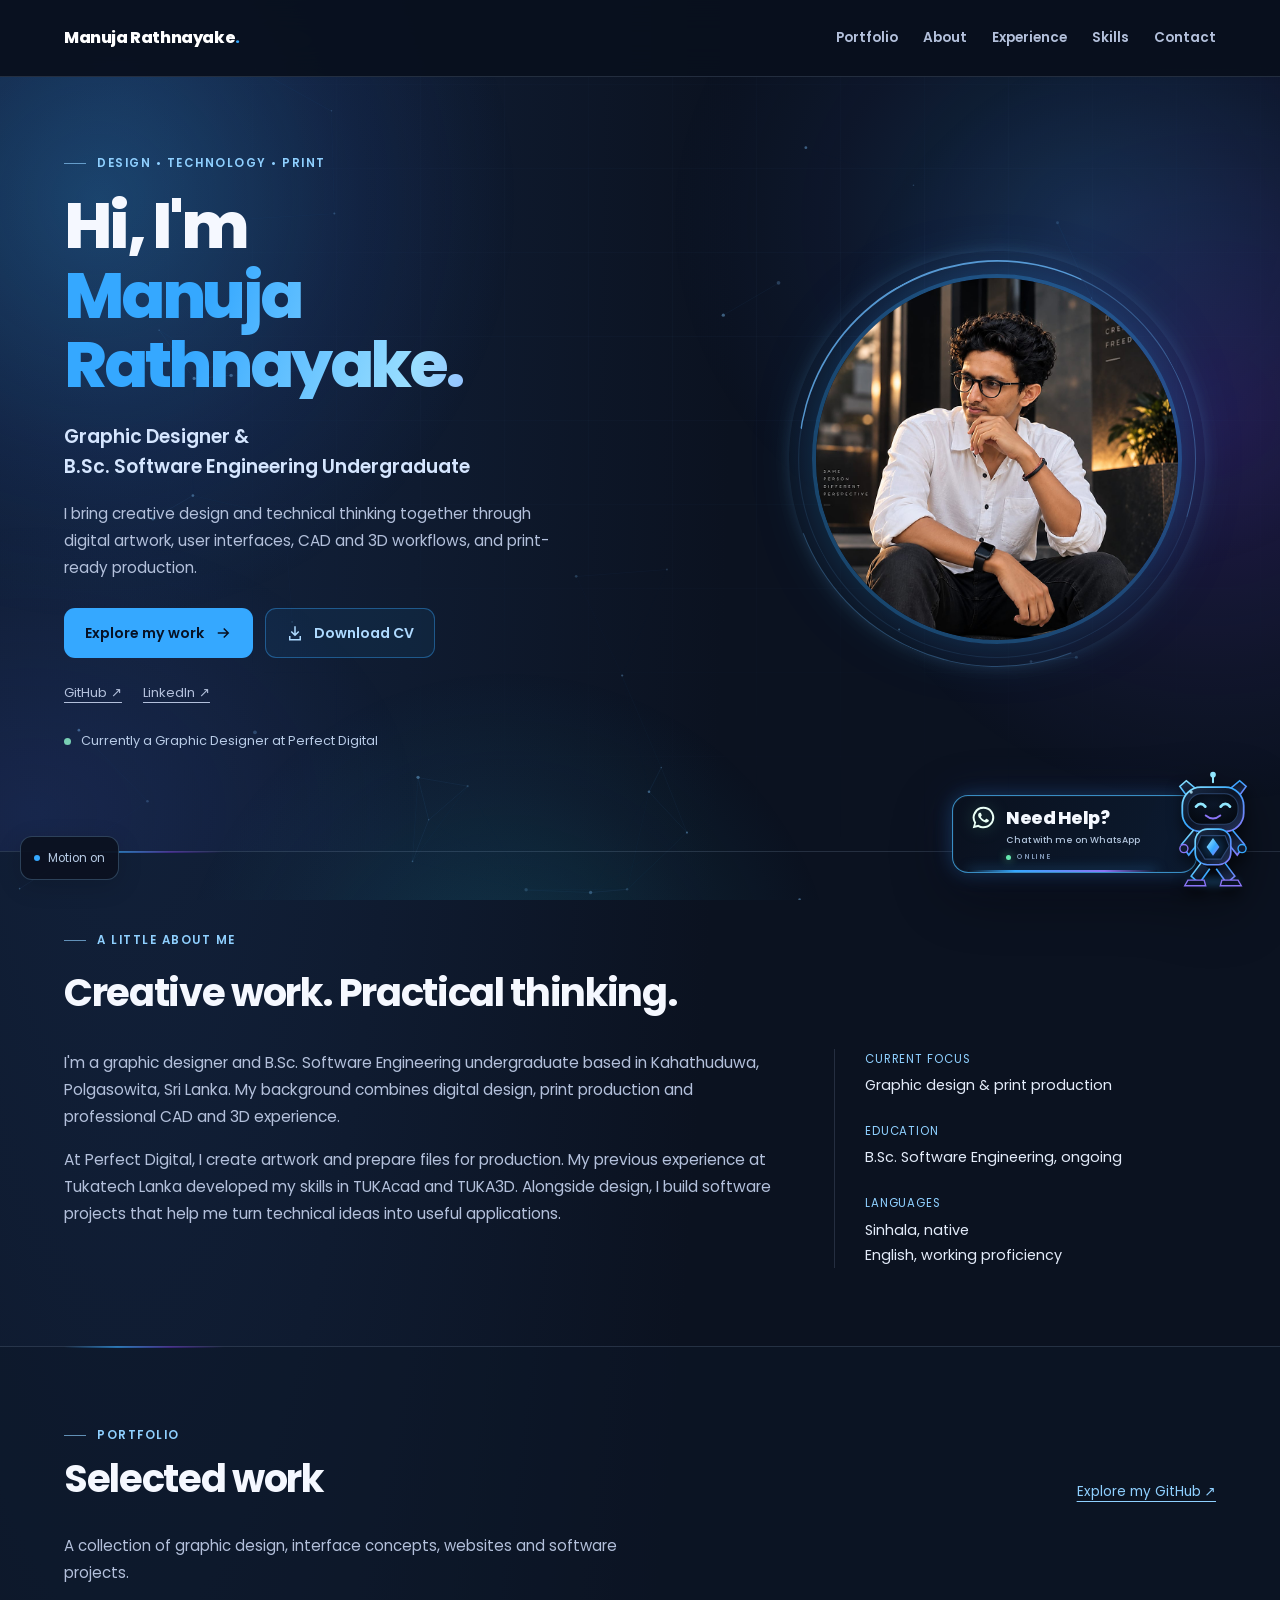
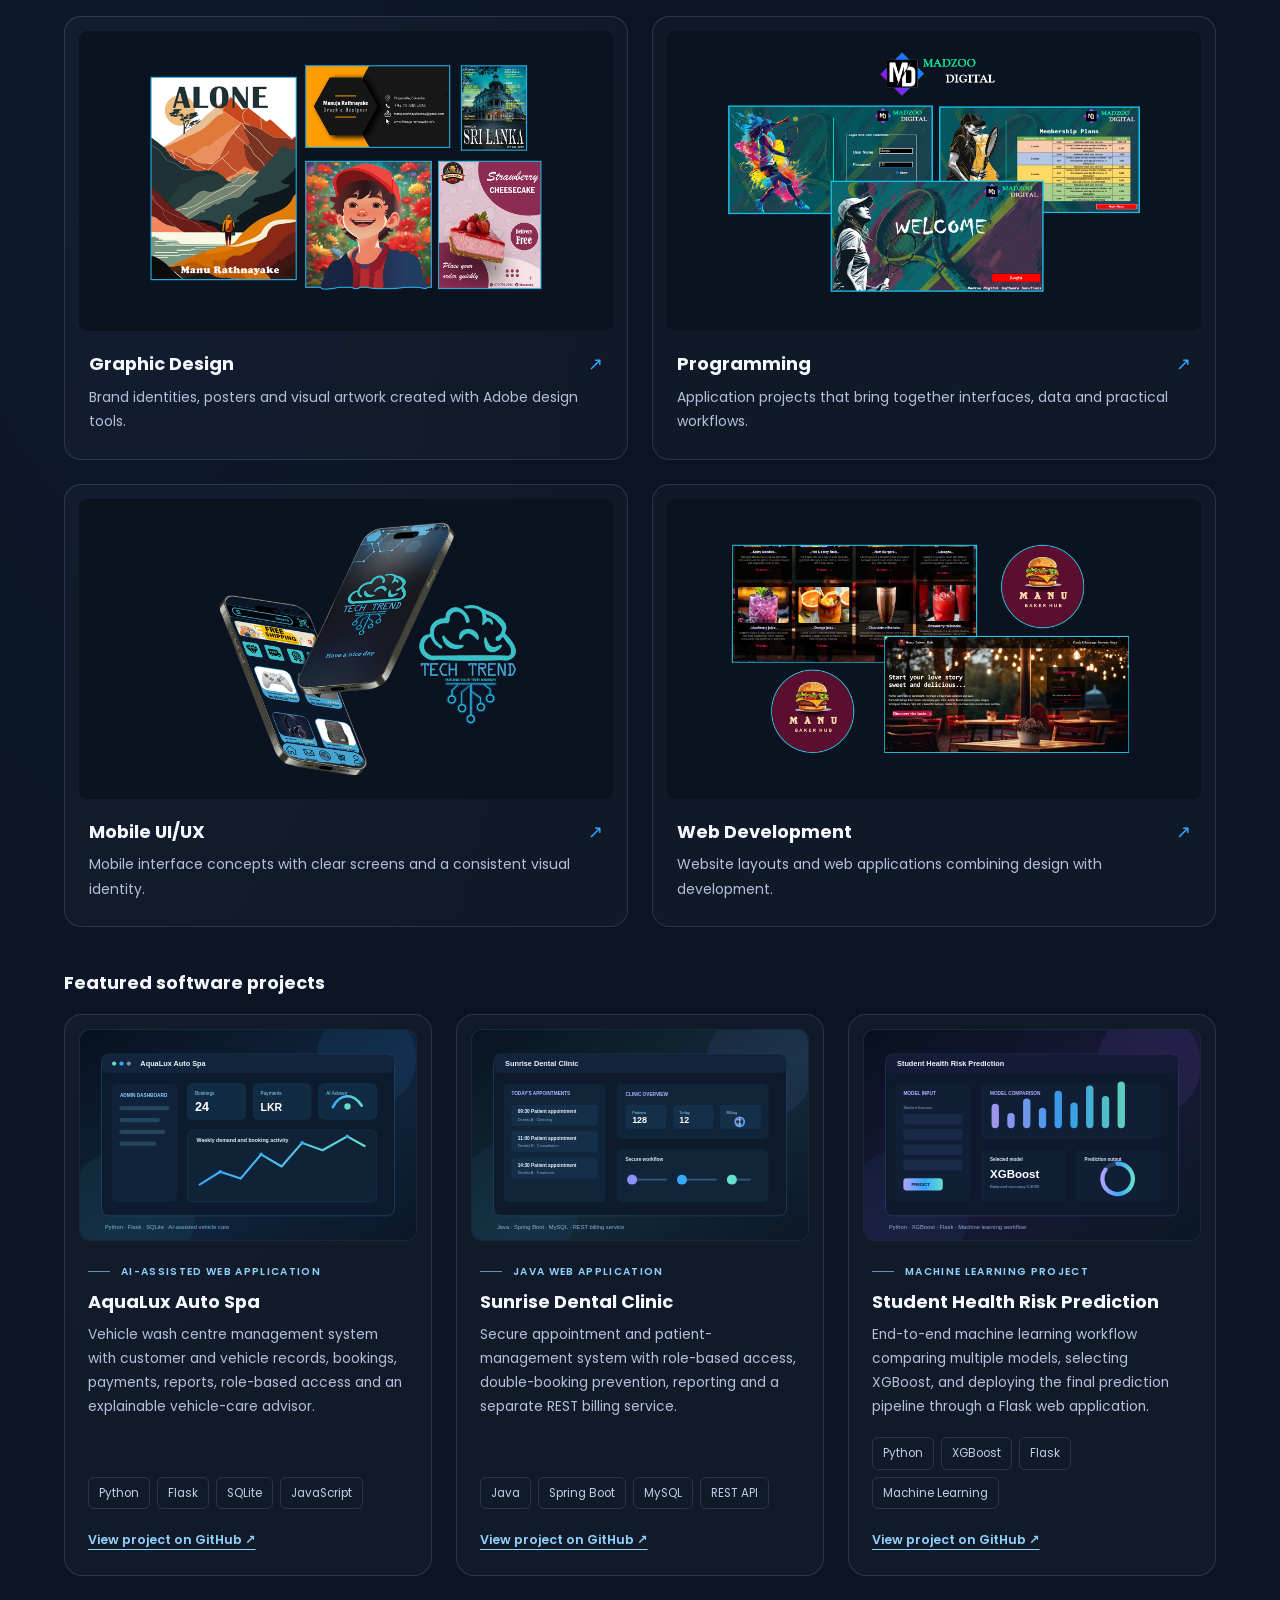
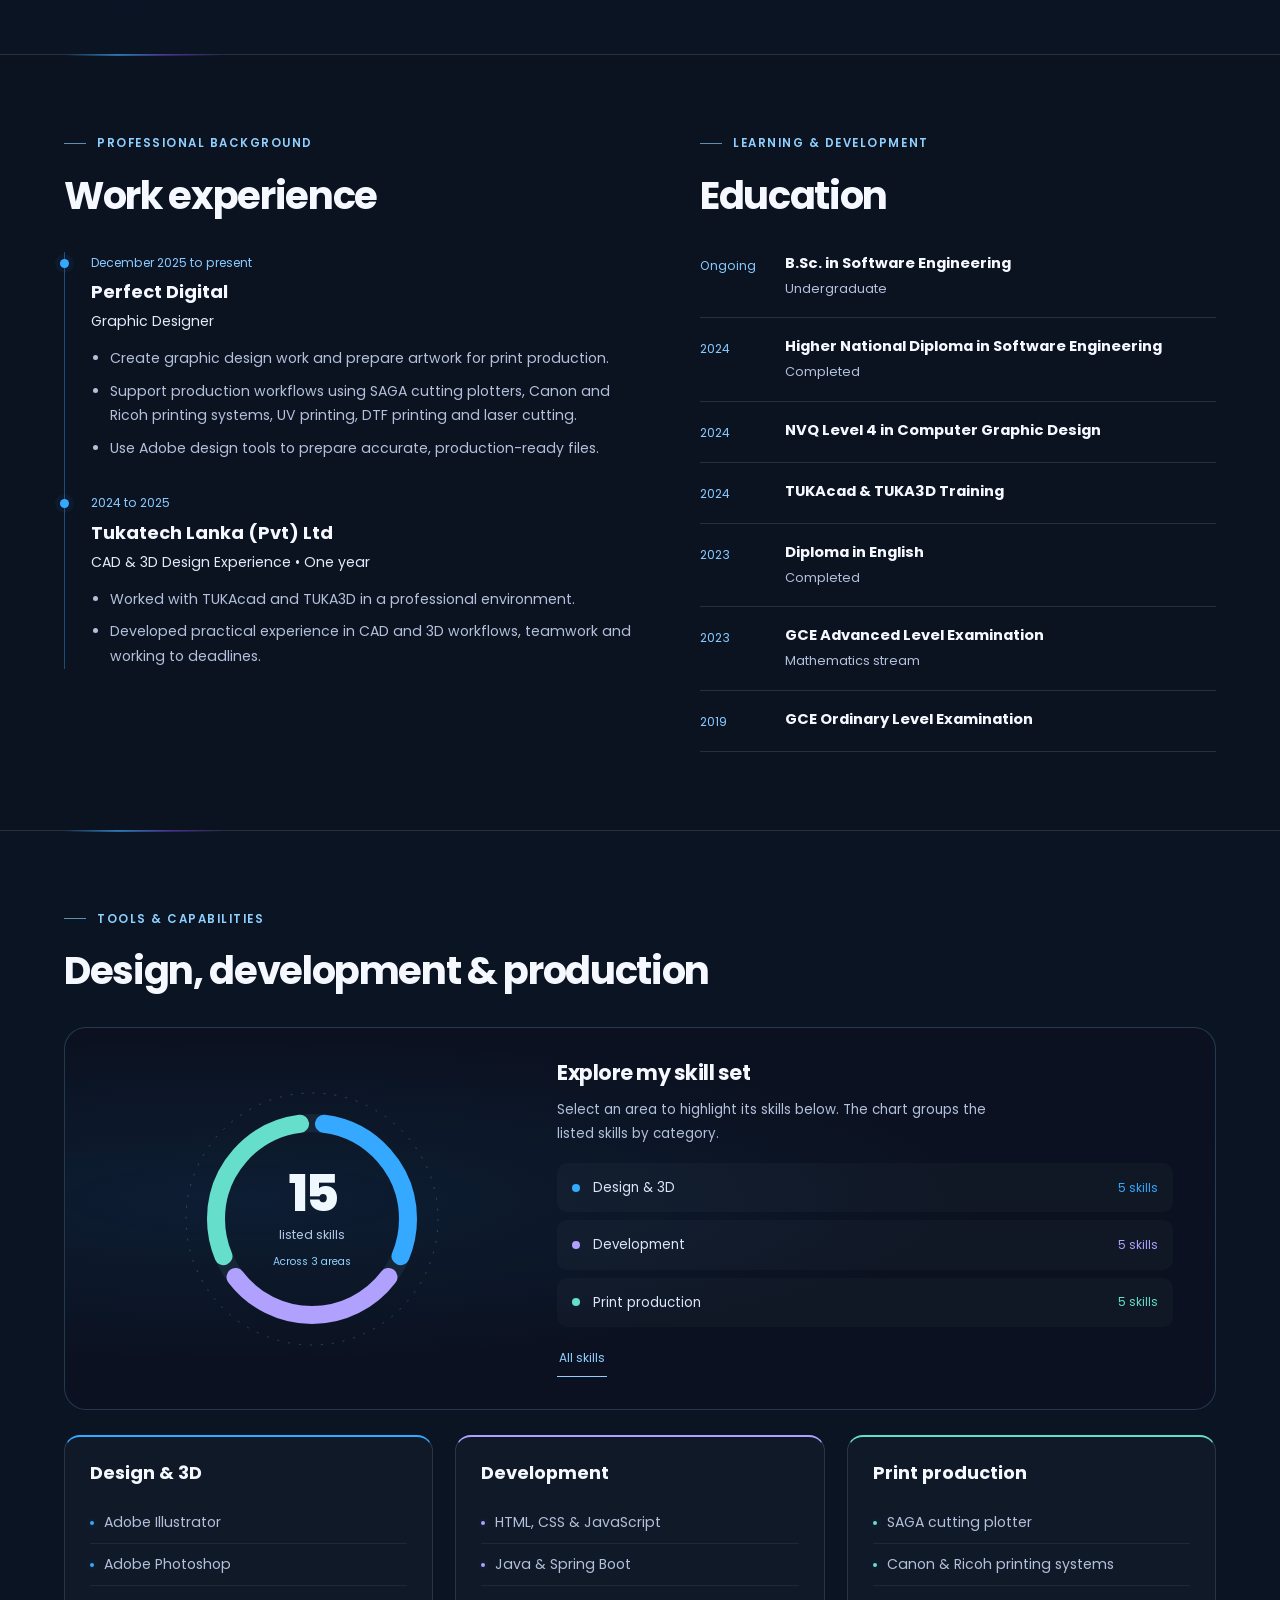
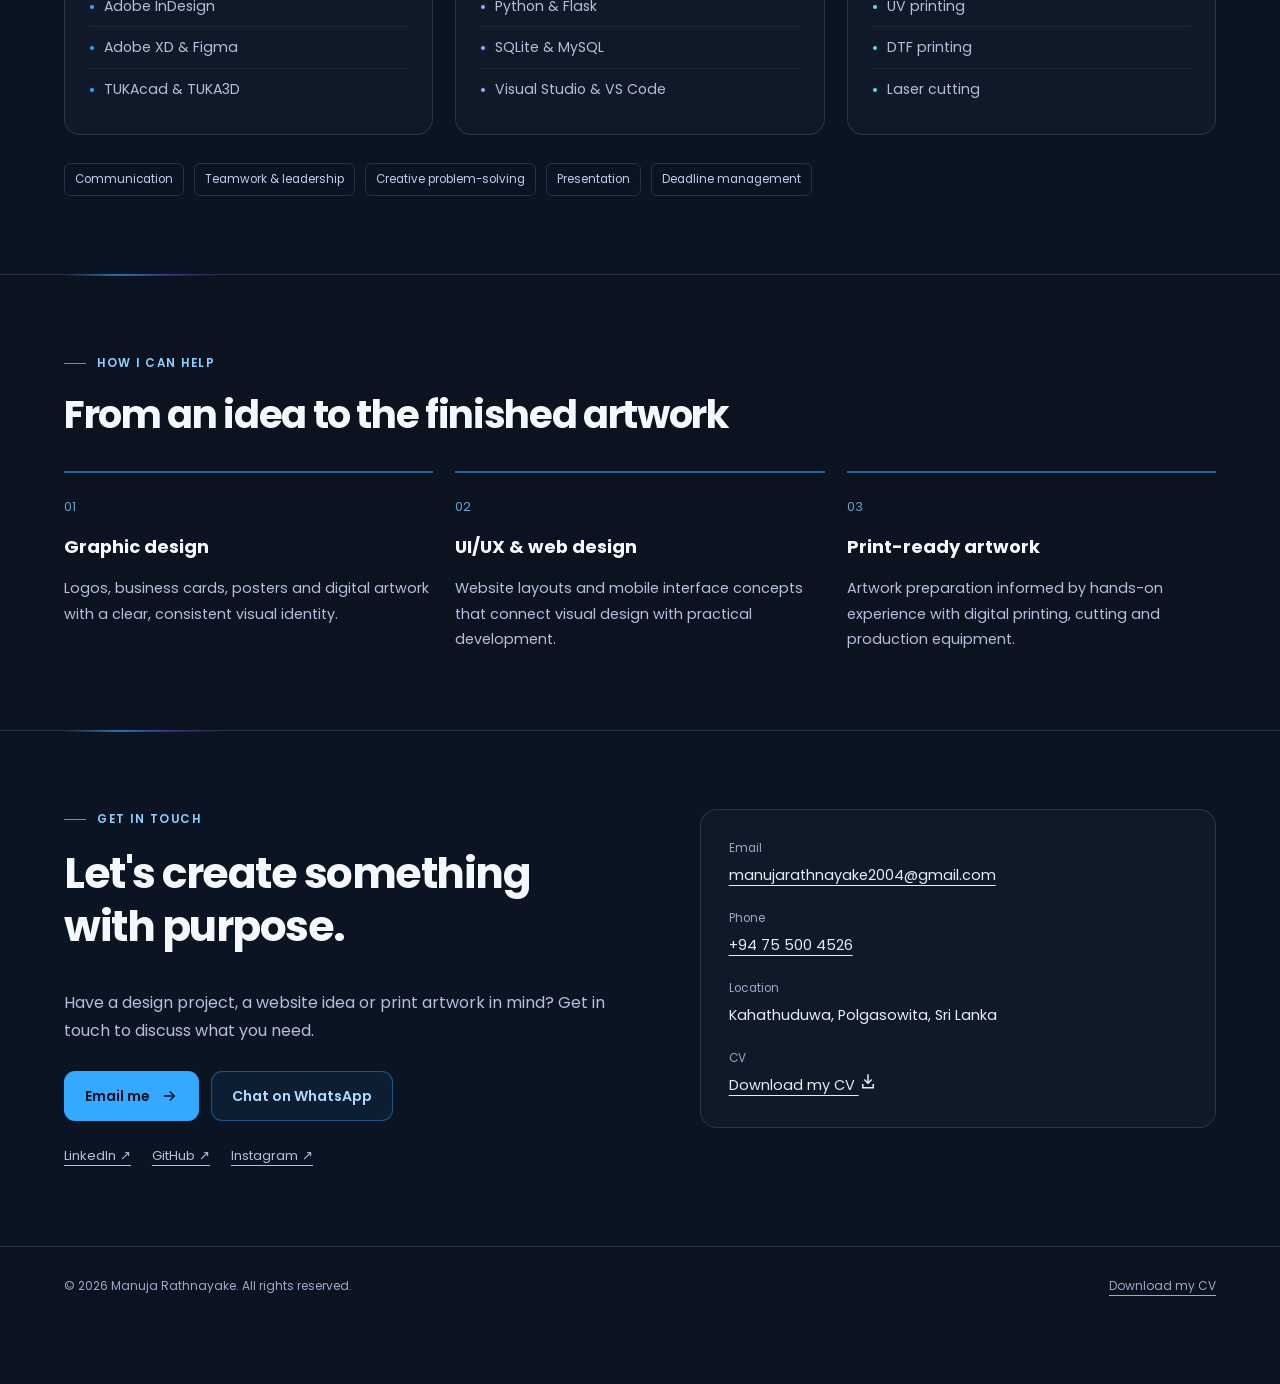
==== index.html @ b1726399 "Rebuild WhatsApp assistant as isolated animated bot widget" ====
<!DOCTYPE html>
<html lang="en">
<head>
  <meta charset="utf-8">
  <meta name="viewport" content="width=device-width, initial-scale=1">
  <title>Manuja Rathnayake | Graphic Designer &amp; Software Engineering Undergraduate</title>
  <meta name="description" content="Graphic designer at Perfect Digital and B.Sc. Software Engineering undergraduate in Sri Lanka. Explore graphic design, web projects, CAD, 3D and print production experience.">
  <meta name="theme-color" content="#0b1220">
  <link rel="canonical" href="https://manujarathnayake2004.github.io/manujarathnayake/">
  <meta property="og:type" content="website">
  <meta property="og:title" content="Manuja Rathnayake | Graphic Designer &amp; Software Engineering Undergraduate">
  <meta property="og:description" content="Graphic designer at Perfect Digital and B.Sc. Software Engineering undergraduate in Sri Lanka. Explore graphic design, web projects, CAD, 3D and print production experience.">
  <meta property="og:url" content="https://manujarathnayake2004.github.io/manujarathnayake/">
  <meta property="og:image" content="https://manujarathnayake2004.github.io/manujarathnayake/Manuja_Rathnayake_.png">
  <meta property="og:image:alt" content="Manuja Rathnayake">
  <link rel="icon" type="image/png" href="Manuja_Rathnayake_logo.png">
  <link rel="preconnect" href="https://fonts.googleapis.com">
  <link rel="preconnect" href="https://fonts.gstatic.com" crossorigin>
  <link href="https://fonts.googleapis.com/css2?family=Poppins:wght@400;600;800&amp;display=swap" rel="stylesheet">
  <link rel="stylesheet" href="portfolio.css?v=20261106-whatsappbot2">
  <link rel="stylesheet" href="project-showcase.css?v=20261103">
  <script src="portfolio.js?v=20261103-name1" defer></script>
<style id="mr-wa-assistant-style">
.mr-wa-assistant{
  position:fixed;right:22px;bottom:20px;z-index:80;
  width:306px;height:94px;display:block;
  color:#f4f8ff;text-decoration:none;
  font-family:"Poppins",sans-serif;
  filter:drop-shadow(0 18px 28px rgba(0,0,0,.42));
  isolation:isolate;
}
.mr-wa-panel{
  position:absolute;left:0;top:9px;width:245px;height:78px;
  display:flex;flex-direction:column;justify-content:center;
  padding:11px 68px 11px 17px;box-sizing:border-box;
  border:1px solid rgba(75,188,255,.72);border-radius:16px;
  background:
    linear-gradient(112deg,rgba(10,17,31,.99),rgba(12,27,48,.98)),
    #0a111f;
  box-shadow:
    inset 0 0 0 1px rgba(165,225,255,.045),
    0 0 19px rgba(53,168,255,.24),
    0 0 42px rgba(83,89,239,.11);
  overflow:hidden;
}
.mr-wa-panel::before{
  content:"";position:absolute;inset:0;pointer-events:none;
  background:linear-gradient(110deg,transparent 20%,rgba(131,220,255,.10) 44%,rgba(139,117,247,.11) 55%,transparent 80%);
  transform:translateX(-120%);
  animation:mrWaSweep 5.4s ease-in-out infinite;
}
.mr-wa-panel::after{
  content:"";position:absolute;left:15px;right:39px;bottom:0;height:2px;
  background:linear-gradient(90deg,transparent,#35a8ff 25%,#8b75f7 72%,transparent);
  box-shadow:0 0 12px rgba(53,168,255,.72);
}
.mr-wa-heading{
  position:relative;z-index:2;
  display:flex;align-items:center;gap:9px;
  font-size:18px;font-weight:800;line-height:1.05;
  letter-spacing:-.025em;white-space:nowrap;
}
.mr-wa-icon{
  width:27px;height:27px;display:grid;place-items:center;flex:0 0 27px;
}
.mr-wa-icon svg{
  display:block;width:27px!important;height:27px!important;
  fill:#eafff6!important;
  filter:drop-shadow(0 0 8px rgba(111,246,188,.30));
}
.mr-wa-sub{
  position:relative;z-index:2;margin:4px 0 0 36px;
  color:#b4c7df;font-size:9px;font-weight:500;line-height:1.2;white-space:nowrap;
}
.mr-wa-online{
  position:relative;z-index:2;margin:5px 0 0 36px;
  display:flex;align-items:center;gap:5px;
  color:#7f96b5;font-size:7px;font-weight:600;text-transform:uppercase;letter-spacing:.11em;
}
.mr-wa-online i{
  width:5px;height:5px;border-radius:50%;background:#65e7ae;
  box-shadow:0 0 8px rgba(101,231,174,.8);
}
.mr-wa-robot{
  position:absolute;right:-2px;bottom:-9px;width:94px;height:118px;
  z-index:4;display:block;transform-origin:52% 86%;
  animation:mrBotFloat 4.1s ease-in-out infinite;
}
.mr-wa-robot svg{
  display:block;width:100%!important;height:100%!important;overflow:visible;
  filter:drop-shadow(0 8px 7px rgba(0,0,0,.52));
}
.mr-wa-robot .mr-bot-eye{
  transform-box:fill-box;transform-origin:center;
  animation:mrBotBlink 5.6s infinite;
}
.mr-wa-robot .mr-bot-core{
  animation:mrBotCore 2.8s ease-in-out infinite;
}
.mr-wa-robot .mr-bot-antenna{
  animation:mrBotAntenna 2.3s ease-in-out infinite;
}
.mr-wa-assistant:hover .mr-wa-panel,
.mr-wa-assistant:focus-visible .mr-wa-panel{
  border-color:rgba(145,231,255,.98);
  box-shadow:
    inset 0 0 0 1px rgba(165,225,255,.08),
    0 0 25px rgba(53,168,255,.36),
    0 0 50px rgba(139,117,247,.16);
}
.mr-wa-assistant:hover .mr-wa-robot,
.mr-wa-assistant:focus-visible .mr-wa-robot{
  animation:none;transform:translateY(-5px) rotate(-2deg) scale(1.035);
  transition:transform .25s ease;
}
.mr-wa-assistant:focus-visible{outline:2px solid #91e7ff;outline-offset:6px;border-radius:18px}
@keyframes mrWaSweep{
  0%,58%{transform:translateX(-120%)}
  78%,100%{transform:translateX(120%)}
}
@keyframes mrBotFloat{
  0%,100%{transform:translateY(0) rotate(0)}
  50%{transform:translateY(-5px) rotate(1.2deg)}
}
@keyframes mrBotBlink{
  0%,44%,48%,100%{transform:scaleY(1)}
  46%{transform:scaleY(.08)}
}
@keyframes mrBotCore{
  0%,100%{filter:drop-shadow(0 0 2px rgba(53,168,255,.4))}
  50%{filter:drop-shadow(0 0 9px rgba(145,231,255,.95))}
}
@keyframes mrBotAntenna{
  0%,100%{filter:drop-shadow(0 0 1px rgba(145,231,255,.4))}
  50%{filter:drop-shadow(0 0 8px rgba(145,231,255,1))}
}
@media(max-width:680px){
  .mr-wa-assistant{right:10px;bottom:12px;width:250px;height:82px}
  .mr-wa-panel{top:8px;width:202px;height:66px;padding:9px 55px 9px 13px;border-radius:14px}
  .mr-wa-heading{gap:7px;font-size:15px}
  .mr-wa-icon,.mr-wa-icon svg{width:23px!important;height:23px!important}
  .mr-wa-icon{flex-basis:23px}
  .mr-wa-sub{margin-left:30px;margin-top:3px;font-size:7.8px}
  .mr-wa-online{margin-left:30px;margin-top:4px;font-size:6px}
  .mr-wa-robot{right:-2px;bottom:-8px;width:78px;height:99px}
}
@media(max-width:360px){
  .mr-wa-assistant{right:7px;bottom:10px;transform:scale(.92);transform-origin:right bottom}
}
@media(prefers-reduced-motion:reduce){
  .mr-wa-panel::before,.mr-wa-robot,.mr-wa-robot .mr-bot-eye,.mr-wa-robot .mr-bot-core,.mr-wa-robot .mr-bot-antenna{animation:none!important}
}
@media print{
  .mr-wa-assistant{display:none!important}
}
</style>
</head>
<body>
  <a class="skip-link" href="#main">Skip to content</a>
<header class="site-header">
  <div class="container nav-inner">
    <a href="#home" class="logo">Manuja Rathnayake<span>.</span></a>
    <button class="nav-toggle" type="button" aria-expanded="false" aria-controls="primary-menu">Menu</button>
    <nav class="menu" id="primary-menu" aria-label="Main navigation"><a href="#work">Portfolio</a>
<a href="#about">About</a>
<a href="#experience">Experience</a>
<a href="#skills">Skills</a>
<a href="#contact">Contact</a></nav>
  </div>
</header>
<main id="main">
  <section class="hero" id="home" aria-labelledby="hero-title">
    <div class="container hero-grid">
      <div>
        <p class="eyebrow">Design &bull; Technology &bull; Print</p>
        <h1 id="hero-title">Hi, I'm<br><span class="accent hero-scramble-name" data-name-scramble aria-label="Manuja Rathnayake.">Manuja<br>Rathnayake.</span></h1>
        <p class="hero-role">Graphic Designer &amp;<br>B.Sc. Software Engineering Undergraduate</p>
        <p class="hero-summary">I bring creative design and technical thinking together through digital artwork, user interfaces, CAD and 3D workflows, and print-ready production.</p>
        <div class="actions">
          <a class="btn btn-primary" href="#work">Explore my work <svg width="18" height="18" viewBox="0 0 24 24" fill="none" stroke="currentColor" stroke-width="2" aria-hidden="true"><path d="M5 12h14m-6-6 6 6-6 6"/></svg></a>
          <a class="btn btn-secondary" href="Manuja_Rathnayake_CV.pdf" download><svg width="18" height="18" viewBox="0 0 24 24" fill="none" stroke="currentColor" stroke-width="2" aria-hidden="true"><path d="M12 3v12m-5-5 5 5 5-5M5 16v5h14v-5"/></svg> Download CV</a>
        </div>
        <div class="social-links" aria-label="Social profiles">
          <a href="https://github.com/manujarathnayake2004" target="_blank" rel="noopener noreferrer">GitHub &nearr;</a>
          <a href="https://www.linkedin.com/in/manuja-thushara-086bb4317" target="_blank" rel="noopener noreferrer">LinkedIn &nearr;</a>
        </div>
        <p class="current-role">Currently a Graphic Designer at Perfect Digital</p>
      </div>
      <div class="portrait-stage"><figure class="hero-photo"><img src="assets/profile/manuja-hero-portrait-clear-1000.jpg?v=20261105clear4" alt="Portrait of Manuja Rathnayake" width="1000" height="1000" fetchpriority="high" decoding="async"></figure></div>
    </div>
  </section>

  <section class="section" id="about" aria-labelledby="about-title">
    <div class="container">
      <p class="eyebrow">A little about me</p>
      <h2 id="about-title">Creative work. Practical thinking.</h2>
      <div class="about-grid">
        <div class="about-copy">
          <p>I'm a graphic designer and B.Sc. Software Engineering undergraduate based in Kahathuduwa, Polgasowita, Sri Lanka. My background combines digital design, print production and professional CAD and 3D experience.</p>
          <p>At Perfect Digital, I create artwork and prepare files for production. My previous experience at Tukatech Lanka developed my skills in TUKAcad and TUKA3D. Alongside design, I build software projects that help me turn technical ideas into useful applications.</p>
        </div>
        <dl class="facts">
          <div><dt>Current focus</dt><dd>Graphic design &amp; print production</dd></div>
          <div><dt>Education</dt><dd>B.Sc. Software Engineering, ongoing</dd></div>
          <div><dt>Languages</dt><dd>Sinhala, native<br>English, working proficiency</dd></div>
        </dl>
      </div>
    </div>
  </section>

  <section class="section section-alt" id="work" aria-labelledby="work-title">
    <div class="container">
      <div class="section-heading">
        <div><p class="eyebrow">Portfolio</p><h2 id="work-title">Selected work</h2></div>
        <a href="https://github.com/manujarathnayake2004" target="_blank" rel="noopener noreferrer">Explore my GitHub &nearr;</a>
      </div>
      <p class="section-intro">A collection of graphic design, interface concepts, websites and software projects.</p>
      <div class="work-grid"><a class="work-card" href="Graphic_Designing.html">
  <div class="work-media"><img src="Manuja_Rathnayake_graphic.png" alt="Graphic Design portfolio preview" width="1920" height="1080" loading="lazy" decoding="async"></div>
  <div class="work-caption"><h3>Graphic Design<span aria-hidden="true">&nearr;</span></h3><p>Brand identities, posters and visual artwork created with Adobe design tools.</p></div>
</a><a class="work-card" href="Programming.html">
  <div class="work-media"><img src="Manuja_Rathnayake_program2.png" alt="Programming portfolio preview" width="1920" height="1080" loading="lazy" decoding="async"></div>
  <div class="work-caption"><h3>Programming<span aria-hidden="true">&nearr;</span></h3><p>Application projects that bring together interfaces, data and practical workflows.</p></div>
</a><a class="work-card" href="Mobile_UI_UX.html">
  <div class="work-media"><img src="Manuja_Rathnayake_app2.png" alt="Mobile UI/UX portfolio preview" width="1920" height="1080" loading="lazy" decoding="async"></div>
  <div class="work-caption"><h3>Mobile UI/UX<span aria-hidden="true">&nearr;</span></h3><p>Mobile interface concepts with clear screens and a consistent visual identity.</p></div>
</a><a class="work-card" href="Web_development.html">
  <div class="work-media"><img src="Manuja_Rathnayake_website.png" alt="Web Development portfolio preview" width="1920" height="1080" loading="lazy" decoding="async"></div>
  <div class="work-caption"><h3>Web Development<span aria-hidden="true">&nearr;</span></h3><p>Website layouts and web applications combining design with development.</p></div>
</a></div>
      <h3 class="project-heading">Featured software projects</h3>
      <div class="project-showcase-grid">
        <article class="project-showcase-card">
          <a class="project-showcase-media" href="https://github.com/manujarathnayake2004/AquaLux-Vehicle-Wash-Center" target="_blank" rel="noopener noreferrer" aria-label="View AquaLux Auto Spa project on GitHub">
            <img src="assets/projects/aqualux-cover.svg" alt="AquaLux Auto Spa management system project preview" width="1280" height="800" loading="lazy" decoding="async">
          </a>
          <div class="project-showcase-body">
            <p class="eyebrow">AI-assisted web application</p>
            <h3>AquaLux Auto Spa</h3>
            <p>Vehicle wash centre management system with customer and vehicle records, bookings, payments, reports, role-based access and an explainable vehicle-care advisor.</p>
            <div class="tags" aria-label="Technologies"><span class="tag">Python</span><span class="tag">Flask</span><span class="tag">SQLite</span><span class="tag">JavaScript</span></div>
            <div class="project-showcase-links"><a href="https://github.com/manujarathnayake2004/AquaLux-Vehicle-Wash-Center" target="_blank" rel="noopener noreferrer">View project on GitHub &nearr;</a></div>
          </div>
        </article>
        <article class="project-showcase-card">
          <a class="project-showcase-media" href="https://github.com/manujarathnayake2004/SunriseDentalClinic" target="_blank" rel="noopener noreferrer" aria-label="View Sunrise Dental Clinic project on GitHub">
            <img src="assets/projects/sunrise-dental-cover.svg" alt="Sunrise Dental Clinic appointment management project preview" width="1280" height="800" loading="lazy" decoding="async">
          </a>
          <div class="project-showcase-body">
            <p class="eyebrow">Java web application</p>
            <h3>Sunrise Dental Clinic</h3>
            <p>Secure appointment and patient-management system with role-based access, double-booking prevention, reporting and a separate REST billing service.</p>
            <div class="tags" aria-label="Technologies"><span class="tag">Java</span><span class="tag">Spring Boot</span><span class="tag">MySQL</span><span class="tag">REST API</span></div>
            <div class="project-showcase-links"><a href="https://github.com/manujarathnayake2004/SunriseDentalClinic" target="_blank" rel="noopener noreferrer">View project on GitHub &nearr;</a></div>
          </div>
        </article>
        <article class="project-showcase-card">
          <a class="project-showcase-media" href="https://github.com/manujarathnayake2004/Student_Health_Risk_Prediction_System" target="_blank" rel="noopener noreferrer" aria-label="View Student Health Risk Prediction System on GitHub">
            <img src="assets/projects/student-health-cover.svg" alt="Student Health Risk Prediction machine learning project preview" width="1280" height="800" loading="lazy" decoding="async">
          </a>
          <div class="project-showcase-body">
            <p class="eyebrow">Machine learning project</p>
            <h3>Student Health Risk Prediction</h3>
            <p>End-to-end machine learning workflow comparing multiple models, selecting XGBoost, and deploying the final prediction pipeline through a Flask web application.</p>
            <div class="tags" aria-label="Technologies"><span class="tag">Python</span><span class="tag">XGBoost</span><span class="tag">Flask</span><span class="tag">Machine Learning</span></div>
            <div class="project-showcase-links"><a href="https://github.com/manujarathnayake2004/Student_Health_Risk_Prediction_System" target="_blank" rel="noopener noreferrer">View project on GitHub &nearr;</a></div>
          </div>
        </article>
      </div>
    </div>
  </section>

  <section class="section" id="experience" aria-labelledby="experience-title">
    <div class="container career-grid">
      <div>
        <p class="eyebrow">Professional background</p>
        <h2 id="experience-title">Work experience</h2>
        <div class="timeline">
          <article class="timeline-item">
            <p class="date">December 2025 to present</p>
            <h3>Perfect Digital</h3>
            <p class="role">Graphic Designer</p>
            <ul><li>Create graphic design work and prepare artwork for print production.</li><li>Support production workflows using SAGA cutting plotters, Canon and Ricoh printing systems, UV printing, DTF printing and laser cutting.</li><li>Use Adobe design tools to prepare accurate, production-ready files.</li></ul>
          </article>
          <article class="timeline-item">
            <p class="date">2024 to 2025</p>
            <h3>Tukatech Lanka (Pvt) Ltd</h3>
            <p class="role">CAD &amp; 3D Design Experience &bull; One year</p>
            <ul><li>Worked with TUKAcad and TUKA3D in a professional environment.</li><li>Developed practical experience in CAD and 3D workflows, teamwork and working to deadlines.</li></ul>
          </article>
        </div>
      </div>
      <div>
        <p class="eyebrow">Learning &amp; development</p>
        <h2>Education</h2>
        <ul class="education-list"><li><span class="date">Ongoing</span><div><h3>B.Sc. in Software Engineering</h3><p>Undergraduate</p></div></li><li><span class="date">2024</span><div><h3>Higher National Diploma in Software Engineering</h3><p>Completed</p></div></li><li><span class="date">2024</span><div><h3>NVQ Level 4 in Computer Graphic Design</h3></div></li><li><span class="date">2024</span><div><h3>TUKAcad &amp; TUKA3D Training</h3></div></li><li><span class="date">2023</span><div><h3>Diploma in English</h3><p>Completed</p></div></li><li><span class="date">2023</span><div><h3>GCE Advanced Level Examination</h3><p>Mathematics stream</p></div></li><li><span class="date">2019</span><div><h3>GCE Ordinary Level Examination</h3></div></li></ul>
      </div>
    </div>
  </section>

  <section class="section section-alt" id="skills" aria-labelledby="skills-title">
    <div class="container">
      <p class="eyebrow">Tools &amp; capabilities</p>
      <h2 id="skills-title">Design, development &amp; production</h2>
      <div class="skills-overview" data-skills-chart role="group" aria-labelledby="skills-overview-title">
        <div class="skill-chart-visual">
          <svg class="skill-donut" viewBox="0 0 280 280" role="group" aria-label="Skills by category">
            <circle class="skill-chart-orbit" cx="140" cy="140" r="126" fill="none" stroke="currentColor" stroke-dasharray="2 9" aria-hidden="true"/>
            <circle class="skill-chart-track" cx="140" cy="140" r="96" fill="none" stroke-width="18" aria-hidden="true"/>
            <g transform="rotate(-90 140 140)">
              <circle class="skill-slice" data-skill-select="design" cx="140" cy="140" r="96" pathLength="100" fill="none" stroke-width="18" stroke-linecap="round" stroke-dasharray="29.333 70.667" stroke-dashoffset="-2" style="--skill-color:#35a8ff" role="button" tabindex="0" aria-label="Highlight Design and 3D, 5 listed skills" aria-pressed="false" aria-controls="skill-design"/>
              <circle class="skill-slice" data-skill-select="development" cx="140" cy="140" r="96" pathLength="100" fill="none" stroke-width="18" stroke-linecap="round" stroke-dasharray="29.333 70.667" stroke-dashoffset="-35.333" style="--skill-color:#b0a1ff" role="button" tabindex="0" aria-label="Highlight Development, 5 listed skills" aria-pressed="false" aria-controls="skill-development"/>
              <circle class="skill-slice" data-skill-select="production" cx="140" cy="140" r="96" pathLength="100" fill="none" stroke-width="18" stroke-linecap="round" stroke-dasharray="29.333 70.667" stroke-dashoffset="-68.667" style="--skill-color:#65dfcb" role="button" tabindex="0" aria-label="Highlight Print production, 5 listed skills" aria-pressed="false" aria-controls="skill-production"/>
            </g>
          </svg>
          <div class="skill-chart-readout" aria-live="polite" aria-atomic="true"><strong data-skill-count>15</strong><span class="skill-count-label">listed skills</span><span data-skill-caption>Across 3 areas</span></div>
        </div>
        <div class="skill-chart-controls">
          <h3 id="skills-overview-title">Explore my skill set</h3>
          <p class="skill-chart-description">Select an area to highlight its skills below. The chart groups the listed skills by category.</p>
          <div class="skill-chart-legend" aria-label="Choose a skill category">
            <button class="skill-chart-option" type="button" data-skill-select="design" style="--skill-color:#35a8ff" aria-pressed="false" aria-controls="skill-design"><span class="skill-chart-dot" aria-hidden="true"></span><span>Design &amp; 3D</span><span class="skill-option-count">5 skills</span></button>
            <button class="skill-chart-option" type="button" data-skill-select="development" style="--skill-color:#b0a1ff" aria-pressed="false" aria-controls="skill-development"><span class="skill-chart-dot" aria-hidden="true"></span><span>Development</span><span class="skill-option-count">5 skills</span></button>
            <button class="skill-chart-option" type="button" data-skill-select="production" style="--skill-color:#65dfcb" aria-pressed="false" aria-controls="skill-production"><span class="skill-chart-dot" aria-hidden="true"></span><span>Print production</span><span class="skill-option-count">5 skills</span></button>
          </div>
          <button class="skill-chart-reset" type="button" data-skill-reset aria-pressed="true">All skills</button>
        </div>
      </div>
      <div class="skills-grid">
        <article class="skill-group" id="skill-design" data-skill-group="design" style="--skill-color:#35a8ff"><h3>Design &amp; 3D</h3><ul><li>Adobe Illustrator</li><li>Adobe Photoshop</li><li>Adobe InDesign</li><li>Adobe XD &amp; Figma</li><li>TUKAcad &amp; TUKA3D</li></ul></article>
        <article class="skill-group" id="skill-development" data-skill-group="development" style="--skill-color:#b0a1ff"><h3>Development</h3><ul><li>HTML, CSS &amp; JavaScript</li><li>Java &amp; Spring Boot</li><li>Python &amp; Flask</li><li>SQLite &amp; MySQL</li><li>Visual Studio &amp; VS Code</li></ul></article>
        <article class="skill-group" id="skill-production" data-skill-group="production" style="--skill-color:#65dfcb"><h3>Print production</h3><ul><li>SAGA cutting plotter</li><li>Canon &amp; Ricoh printing systems</li><li>UV printing</li><li>DTF printing</li><li>Laser cutting</li></ul></article>
      </div>
      <ul class="strengths" aria-label="Professional strengths"><li>Communication</li><li>Teamwork &amp; leadership</li><li>Creative problem-solving</li><li>Presentation</li><li>Deadline management</li></ul>
    </div>
  </section>

  <section class="section" id="services" aria-labelledby="services-title">
    <div class="container">
      <p class="eyebrow">How I can help</p>
      <h2 id="services-title">From an idea to the finished artwork</h2>
      <div class="services-grid">
        <article class="service"><span class="service-number" aria-hidden="true">01</span><h3>Graphic design</h3><p>Logos, business cards, posters and digital artwork with a clear, consistent visual identity.</p></article>
        <article class="service"><span class="service-number" aria-hidden="true">02</span><h3>UI/UX &amp; web design</h3><p>Website layouts and mobile interface concepts that connect visual design with practical development.</p></article>
        <article class="service"><span class="service-number" aria-hidden="true">03</span><h3>Print-ready artwork</h3><p>Artwork preparation informed by hands-on experience with digital printing, cutting and production equipment.</p></article>
      </div>
    </div>
  </section>

  <section class="section section-alt" id="contact" aria-labelledby="contact-title">
    <div class="container contact-grid">
      <div>
        <p class="eyebrow">Get in touch</p>
        <h2 id="contact-title">Let's create something<br>with purpose.</h2>
        <p>Have a design project, a website idea or print artwork in mind? Get in touch to discuss what you need.</p>
        <div class="actions"><a class="btn btn-primary" href="mailto:manujarathnayake2004@gmail.com">Email me <svg width="18" height="18" viewBox="0 0 24 24" fill="none" stroke="currentColor" stroke-width="2" aria-hidden="true"><path d="M5 12h14m-6-6 6 6-6 6"/></svg></a><a class="btn btn-secondary" href="https://wa.me/94755004526" target="_blank" rel="noopener noreferrer">Chat on WhatsApp</a></div>
        <div class="social-links"><a href="https://www.linkedin.com/in/manuja-thushara-086bb4317" target="_blank" rel="noopener noreferrer">LinkedIn &nearr;</a><a href="https://github.com/manujarathnayake2004" target="_blank" rel="noopener noreferrer">GitHub &nearr;</a><a href="https://www.instagram.com/ma_nu_rathnayake" target="_blank" rel="noopener noreferrer">Instagram &nearr;</a></div>
      </div>
      <dl class="contact-details">
        <div><dt>Email</dt><dd><a href="mailto:manujarathnayake2004@gmail.com">manujarathnayake2004@gmail.com</a></dd></div>
        <div><dt>Phone</dt><dd><a href="tel:+94755004526">+94 75 500 4526</a></dd></div>
        <div><dt>Location</dt><dd>Kahathuduwa, Polgasowita, Sri Lanka</dd></div>
        <div><dt>CV</dt><dd><a href="Manuja_Rathnayake_CV.pdf" download>Download my CV <svg width="18" height="18" viewBox="0 0 24 24" fill="none" stroke="currentColor" stroke-width="2" aria-hidden="true"><path d="M12 3v12m-5-5 5 5 5-5M5 16v5h14v-5"/></svg></a></dd></div>
      </dl>
    </div>
  </section>
</main>
<footer class="footer">
  <div class="container footer-inner">
    <p>&copy; <span data-year>2026</span> Manuja Rathnayake. All rights reserved.</p>
    <a href="Manuja_Rathnayake_CV.pdf" download>Download my CV</a>
  </div>
</footer>
<a class="mr-wa-assistant" href="https://wa.me/94755004526" target="_blank" rel="noopener noreferrer" aria-label="Chat with Manuja on WhatsApp">
  <span class="mr-wa-panel">
    <span class="mr-wa-heading">
      <span class="mr-wa-icon" aria-hidden="true">
        <svg viewBox="0 0 32 32"><path d="M16 3.2A12.8 12.8 0 0 0 5.01 22.56L3.2 28.8l6.39-1.68A12.8 12.8 0 1 0 16 3.2Zm0 23.2c-2.03 0-3.94-.59-5.55-1.61l-.4-.25-3.79.99 1.01-3.69-.26-.41A10.4 10.4 0 1 1 16 26.4Zm5.7-7.78c-.31-.16-1.84-.91-2.13-1.01-.28-.11-.49-.16-.7.15-.21.31-.81 1.01-1 1.21-.18.21-.36.23-.68.08-.31-.16-1.31-.49-2.5-1.54-.92-.82-1.54-1.84-1.72-2.15-.18-.31-.02-.48.14-.64.14-.14.31-.36.47-.55.15-.18.2-.31.31-.52.1-.21.05-.39-.03-.55-.08-.15-.7-1.68-.96-2.3-.25-.61-.51-.53-.7-.54h-.6c-.21 0-.55.08-.84.39-.28.31-1.09 1.06-1.09 2.59 0 1.52 1.11 2.99 1.27 3.2.15.21 2.19 3.35 5.31 4.69.74.32 1.32.51 1.77.65.74.24 1.42.2 1.96.12.6-.09 1.84-.75 2.1-1.47.26-.72.26-1.34.18-1.47-.08-.13-.29-.21-.6-.36Z"/></svg>
      </span>
      <span>Need Help?</span>
    </span>
    <span class="mr-wa-sub">Chat with me on WhatsApp</span>
    <span class="mr-wa-online"><i></i> Online</span>
  </span>

  <span class="mr-wa-robot" aria-hidden="true">
    <svg viewBox="0 0 116 146">
      <defs>
        <linearGradient id="mrBotShell" x1="0" y1="0" x2="1" y2="1">
          <stop offset="0" stop-color="#1b2d48"/>
          <stop offset=".48" stop-color="#0b1426"/>
          <stop offset="1" stop-color="#25335a"/>
        </linearGradient>
        <linearGradient id="mrBotEdge" x1="0" y1="0" x2="1" y2="1">
          <stop offset="0" stop-color="#91e7ff"/>
          <stop offset=".45" stop-color="#35a8ff"/>
          <stop offset="1" stop-color="#8b75f7"/>
        </linearGradient>
        <linearGradient id="mrBotCore" x1="0" y1="0" x2="1" y2="1">
          <stop offset="0" stop-color="#a6edff"/>
          <stop offset=".55" stop-color="#35a8ff"/>
          <stop offset="1" stop-color="#9d78ff"/>
        </linearGradient>
        <radialGradient id="mrBotFace" cx=".5" cy=".35" r=".8">
          <stop offset="0" stop-color="#0b1628"/>
          <stop offset="1" stop-color="#03070d"/>
        </radialGradient>
        <filter id="mrBotGlow" x="-70%" y="-70%" width="240%" height="240%">
          <feGaussianBlur stdDeviation="4"/>
        </filter>
      </defs>

      <ellipse cx="58" cy="137" rx="34" ry="6" fill="#35a8ff" opacity=".22" filter="url(#mrBotGlow)"/>
      <path d="M58 14V6" stroke="#91e7ff" stroke-width="2.5" stroke-linecap="round"/>
      <circle class="mr-bot-antenna" cx="58" cy="4.5" r="3.5" fill="#91e7ff"/>
      <path d="M37 22 25 12l-8 7 11 15M79 22l12-10 8 7-11 15" fill="url(#mrBotShell)" stroke="url(#mrBotEdge)" stroke-width="2"/>

      <g class="mr-bot-head">
        <rect x="20" y="20" width="76" height="55" rx="23" fill="url(#mrBotShell)" stroke="url(#mrBotEdge)" stroke-width="2.2"/>
        <rect x="27" y="28" width="62" height="38" rx="17" fill="url(#mrBotFace)" stroke="#243a5d" stroke-width="1.4"/>
        <path class="mr-bot-eye" d="M37 44c3.6-4.5 8-4.5 11.5 0" fill="none" stroke="#91e7ff" stroke-width="3.4" stroke-linecap="round"/>
        <path class="mr-bot-eye" d="M67.5 44c3.6-4.5 8-4.5 11.5 0" fill="none" stroke="#91e7ff" stroke-width="3.4" stroke-linecap="round"/>
        <path d="M49 55c5.8 4.8 12.2 4.8 18 0" fill="none" stroke="#8b75f7" stroke-width="2.4" stroke-linecap="round"/>
        <circle cx="31" cy="26" r="2" fill="#bcefff" opacity=".8"/>
      </g>

      <path d="M34 73 19 91l9 13 11-14M82 73l15 18-9 13-11-14" fill="url(#mrBotShell)" stroke="url(#mrBotEdge)" stroke-width="2"/>
      <circle cx="22" cy="96" r="5" fill="#101b32" stroke="#8b75f7" stroke-width="1.7"/>
      <circle cx="94" cy="96" r="5" fill="#101b32" stroke="#35a8ff" stroke-width="1.7"/>

      <rect x="36" y="72" width="44" height="44" rx="15" fill="url(#mrBotShell)" stroke="url(#mrBotEdge)" stroke-width="2.1"/>
      <path d="M43 80h30l5 13-10 16H48L38 93Z" fill="#06101f" stroke="#2b446d" stroke-width="1.4"/>
      <circle cx="58" cy="94" r="13" fill="#35a8ff" opacity=".16" filter="url(#mrBotGlow)"/>
      <path class="mr-bot-core" d="m58 83 8 11-8 11-8-11Z" fill="url(#mrBotCore)"/>

      <path d="m43 114-12 16 10 9 13-18M73 114l12 16-10 9-13-18" fill="url(#mrBotShell)" stroke="url(#mrBotEdge)" stroke-width="2"/>
      <path d="M27 135h20l2 7H23ZM89 135H69l-2 7h26Z" fill="#091326" stroke="#8b75f7" stroke-width="1.7"/>
    </svg>
  </span>
</a>
</body>
</html>
---- portfolio.css ----
:root {
  color-scheme: dark;
  --bg: #0b1220;
  --bg-alt: #0e1728;
  --surface: #111d31;
  --text: #e8eefc;
  --muted: #b3c0db;
  --accent: #35a8ff;
  --line: rgba(190, 211, 245, .15);
}
* { box-sizing: border-box; }
html { scroll-behavior: smooth; scroll-padding-top: 100px; }
body {
  margin: 0;
  background: radial-gradient(ellipse at 10% 0, #132440 0, transparent 38rem), var(--bg);
  color: var(--text);
  font-family: Poppins, system-ui, -apple-system, "Segoe UI", sans-serif;
  line-height: 1.75;
}
body, button, a { -webkit-tap-highlight-color: transparent; }
a { color: #8fd0ff; text-underline-offset: 5px; }
a:hover { color: #fff; }
button, input, textarea { font: inherit; }
button { cursor: pointer; }
img { display: block; max-width: 100%; height: auto; }
svg { flex-shrink: 0; }
h1, h2, h3, p { margin-top: 0; }
h1, h2, h3 { color: #f5f8ff; line-height: 1.25; }
h2 { font-size: clamp(1.8rem, 3.4vw, 2.4rem); letter-spacing: -.035em; }
h3 { font-size: 1.12rem; }
p { color: var(--muted); }
:focus-visible { outline: 3px solid var(--accent); outline-offset: 5px; }
.container { width: min(1180px, 90%); margin-inline: auto; }
.skip-link { position: fixed; top: 12px; left: 12px; z-index: 100; padding: 10px 18px; background: #fff; color: #0b1220; transform: translateY(-160%); }
.skip-link:focus { transform: translateY(0); color: #0b1220; }
.site-header { position: sticky; top: 0; z-index: 30; background: rgba(9, 16, 30, .95); border-bottom: 1px solid var(--line); backdrop-filter: blur(16px); }
.nav-inner { min-height: 76px; display: flex; justify-content: space-between; align-items: center; gap: 24px; }
.logo { color: #fff; font-size: 1rem; font-weight: 800; letter-spacing: -.025em; text-decoration: none; white-space: nowrap; }
.logo span { color: var(--accent); }
.menu { display: flex; align-items: center; gap: 25px; }
.menu a { color: var(--muted); font-size: .85rem; font-weight: 600; text-decoration: none; padding-block: 14px; }
.menu a:hover { color: var(--accent); }
.nav-toggle { display: none; border: 1px solid var(--line); background: var(--surface); color: var(--text); border-radius: 9px; padding: 9px 13px; font-size: .85rem; }
.hero { padding: 76px 0 86px; }
.hero-grid { display: grid; grid-template-columns: 1.25fr .85fr; gap: 68px; align-items: center; }
.eyebrow { color: #8fd0ff; text-transform: uppercase; letter-spacing: .13em; font-size: .73rem; font-weight: 600; margin-bottom: 18px; }
.hero h1 { font-size: clamp(2.5rem, 5vw, 4.2rem); font-weight: 800; letter-spacing: -.05em; margin-bottom: 23px; line-height: 1.08; }
.accent { color: var(--accent); }
.hero-role { font-size: clamp(1rem, 1.6vw, 1.18rem); font-weight: 600; color: #d5e6ff; line-height: 1.6; max-width: 540px; }
.hero-summary { max-width: 56ch; font-size: .96rem; }
.hero-photo { margin: 0; justify-self: center; width: min(370px, 100%); aspect-ratio: 1; border-radius: 50%; border: 4px solid rgba(53, 168, 255, .35); box-shadow: 0 0 70px -22px rgba(53, 168, 255, .5); overflow: hidden; }
.hero-photo img { width: 100%; height: 100%; object-fit: cover; }
.current-role { display: flex; align-items: center; gap: 10px; color: #b8cbe6; font-size: .8rem; margin-top: 25px; }
.current-role::before { content: ""; width: 7px; height: 7px; border-radius: 50%; background: #78cfb4; flex-shrink: 0; }
.actions { display: flex; flex-wrap: wrap; gap: 12px; margin-top: 26px; }
.btn { display: inline-flex; align-items: center; justify-content: center; gap: 10px; min-height: 48px; padding: 12px 20px; border-radius: 11px; font-size: .88rem; font-weight: 600; text-decoration: none; border: 1px solid rgba(53,168,255,.4); transition: background .2s, transform .2s; }
.btn-primary { background: var(--accent); color: #071225; }
.btn-primary:hover { background: #70c3ff; color: #071225; transform: translateY(-2px); }
.btn-secondary { background: rgba(53,168,255,.07); color: #aedaff; }
.btn-secondary:hover { background: rgba(53,168,255,.17); }
.social-links { display: flex; flex-wrap: wrap; gap: 21px; margin-top: 24px; }
.social-links a { font-size: .82rem; color: var(--muted); }
.social-links a:hover { color: #fff; }
.section { padding: 78px 0; border-top: 1px solid var(--line); }
.section-alt { background: rgba(14, 23, 40, .66); }
.section-intro { max-width: 66ch; margin-bottom: 30px; font-size: .94rem; }
.section-heading { display: flex; align-items: flex-end; justify-content: space-between; gap: 24px; margin-bottom: 30px; }
.section-heading h2 { margin-bottom: 0; }
.section-heading .eyebrow { margin-bottom: 10px; }
.section-heading > a { font-size: .85rem; flex-shrink: 0; }
.about-grid { display: grid; grid-template-columns: 1.3fr .7fr; gap: 60px; }
.about-copy p { font-size: .97rem; }
.facts { margin: 0; border-left: 1px solid var(--line); padding-left: 30px; }
.facts div + div { margin-top: 23px; }
.facts dt { color: #8fd0ff; font-size: .72rem; text-transform: uppercase; letter-spacing: .08em; }
.facts dd { margin: 4px 0 0; font-size: .9rem; color: #e4ecfa; }
.services-grid { display: grid; grid-template-columns: repeat(3, minmax(0, 1fr)); gap: 22px; }
.service { border-top: 2px solid rgba(53,168,255,.55); padding: 23px 0 0; }
.service p { font-size: .9rem; margin-bottom: 0; }
.service-number { color: #6ba2cb; font-size: .78rem; display: block; margin-bottom: 18px; }
.career-grid { display: grid; grid-template-columns: 1.05fr .95fr; gap: 66px; }
.timeline { border-left: 1px solid rgba(53,168,255,.4); padding-left: 26px; }
.timeline-item { position: relative; padding: 0 0 32px; }
.timeline-item:last-child { padding-bottom: 0; }
.timeline-item::before { content: ""; position: absolute; width: 9px; height: 9px; left: -31px; top: 7px; background: var(--accent); border-radius: 50%; }
.timeline-item h3 { margin-bottom: 6px; }
.timeline-item .date { color: #88caff; font-size: .76rem; margin-bottom: 8px; }
.timeline-item .role { color: #e0ebfb; font-size: .88rem; margin-bottom: 12px; }
.timeline-item ul { color: var(--muted); font-size: .88rem; padding-left: 19px; margin: 0; }
.timeline-item li + li { margin-top: 8px; }
.education-list { list-style: none; padding: 0; margin: 0; }
.education-list li { display: grid; grid-template-columns: 70px minmax(0,1fr); gap: 15px; padding: 17px 0; border-bottom: 1px solid var(--line); }
.education-list li:first-child { padding-top: 0; }
.education-list .date { color: #88caff; font-size: .76rem; padding-top: 3px; }
.education-list h3 { font-size: .92rem; line-height: 1.5; margin-bottom: 4px; }
.education-list p { font-size: .8rem; margin: 0; }
.skills-grid { display: grid; grid-template-columns: repeat(3,minmax(0,1fr)); gap: 22px; }
.skill-group { background: rgba(255,255,255,.025); border: 1px solid var(--line); border-radius: 16px; padding: 25px; }
.skill-group h3 { margin-bottom: 18px; }
.skill-group ul { padding: 0; margin: 0; list-style: none; font-size: .88rem; color: var(--muted); }
.skill-group li { padding: 8px 0; border-bottom: 1px solid rgba(190,211,245,.08); }
.skill-group li:last-child { border-bottom: 0; }
.strengths { display: flex; flex-wrap: wrap; gap: 10px; list-style: none; padding: 0; margin: 28px 0 0; }
.strengths li, .tag { border: 1px solid var(--line); border-radius: 6px; padding: 5px 10px; color: #bccfe9; font-size: .73rem; }
.work-grid { display: grid; grid-template-columns: repeat(2,minmax(0,1fr)); gap: 24px; }
.work-card { display: block; border: 1px solid var(--line); border-radius: 17px; background: rgba(255,255,255,.025); overflow: hidden; text-decoration: none; transition: border-color .2s, transform .2s; }
.work-card:hover { border-color: rgba(53,168,255,.55); transform: translateY(-4px); }
.work-media { padding: 14px 14px 0; }
.work-media img { width: 100%; aspect-ratio: 16 / 9; object-fit: contain; background: #0b1220; border-radius: 9px; }
.work-caption { padding: 22px 24px 25px; }
.work-caption h3 { display: flex; justify-content: space-between; gap: 15px; margin-bottom: 9px; }
.work-caption h3 span { color: var(--accent); font-weight: 400; }
.work-caption p { font-size: .87rem; margin-bottom: 0; }
.project-heading { margin: 45px 0 20px; }
.project-grid { display: grid; grid-template-columns: repeat(2,minmax(0,1fr)); gap: 24px; }
.project-detail { padding: 28px; border: 1px solid var(--line); border-radius: 16px; background: rgba(255,255,255,.025); }
.project-detail p { font-size: .9rem; }
.project-detail .eyebrow { font-size: .66rem; margin-bottom: 12px; }
.project-detail > a { display: inline-block; margin-top: 20px; font-size: .85rem; font-weight: 600; }
.tags { display: flex; flex-wrap: wrap; gap: 7px; }
.contact-grid { display: grid; grid-template-columns: 1.05fr .95fr; gap: 65px; align-items: start; }
.contact-grid h2 { font-size: clamp(2rem,3.4vw,2.65rem); }
.contact-details { margin: 0; padding: 28px; border: 1px solid var(--line); border-radius: 17px; background: rgba(255,255,255,.025); }
.contact-details > div + div { margin-top: 20px; }
.contact-details dt { font-size: .74rem; color: #96abc8; margin-bottom: 4px; }
.contact-details dd { margin: 0; font-size: .9rem; overflow-wrap: anywhere; }
.contact-details dd a { color: #e1ecfc; }
.footer { padding: 28px 0; border-top: 1px solid var(--line); }
.footer-inner { display: flex; flex-wrap: wrap; gap: 12px; justify-content: space-between; align-items: center; }
.footer p, .footer a { font-size: .75rem; color: #98abc9; margin: 0; }
.whatsapp-fab { position: fixed; right: 22px; bottom: 20px; z-index: 25; }
.whatsapp-bot {
  width: 284px; height: 92px; display: flex; align-items: center; justify-content: space-between;
  padding: 12px 8px 12px 20px; color: #edf8ff; text-decoration: none;
  border: 1px solid rgba(53,168,255,.58); border-radius: 19px;
  background: linear-gradient(135deg,rgba(8,18,34,.98),rgba(13,28,50,.96));
  box-shadow: 0 16px 42px rgba(0,0,0,.36),0 0 28px rgba(53,168,255,.16),inset 0 0 0 1px rgba(143,208,255,.05);
  overflow: visible; isolation: isolate;
}
.whatsapp-bot::before {
  content: ""; position: absolute; inset: 0; border-radius: inherit; pointer-events: none; z-index: -1;
  background: linear-gradient(105deg,transparent 15%,rgba(125,220,255,.08) 42%,rgba(139,117,247,.13) 58%,transparent 78%);
  background-size: 220% 100%; animation: whatsapp-bot-shine 4.2s ease-in-out infinite;
}
.whatsapp-bot::after {
  content: ""; position: absolute; left: 16px; right: 74px; bottom: -1px; height: 2px; border-radius: 2px;
  background: linear-gradient(90deg,transparent,#35a8ff,#8b75f7,transparent); opacity: .82;
  box-shadow: 0 0 15px rgba(53,168,255,.6);
}
.whatsapp-bot-copy { min-width: 0; display: grid; gap: 2px; position: relative; z-index: 2; }
.whatsapp-bot-title { display: flex; align-items: center; gap: 9px; font-size: 1.06rem; font-weight: 800; letter-spacing: -.02em; white-space: nowrap; }
.whatsapp-bot-subtitle { color: #a9bdd8; font-size: .62rem; white-space: nowrap; }
.whatsapp-bot-wa { width: 27px; height: 27px; flex: 0 0 27px; fill: #82e9c2; filter: drop-shadow(0 0 8px rgba(130,233,194,.22)); }
.whatsapp-bot-robot { position: relative; width: 76px; height: 104px; flex: 0 0 76px; align-self: flex-end; margin: 0 -1px -10px 7px; transform-origin: 50% 84%; }
.whatsapp-bot-robot svg { width: 100%; height: 100%; overflow: visible; display: block; filter: drop-shadow(0 10px 10px rgba(0,0,0,.36)); }
.whatsapp-bot-ping { position: absolute; right: 65px; top: 11px; width: 8px; height: 8px; border-radius: 50%; background: #7ddcff; box-shadow: 0 0 14px #35a8ff; }
.whatsapp-bot-ping::after { content: ""; position: absolute; inset: -5px; border: 1px solid rgba(125,220,255,.5); border-radius: inherit; animation: whatsapp-bot-ping 2s ease-out infinite; }
.whatsapp-bot:hover, .whatsapp-bot:focus-visible { border-color: rgba(125,220,255,.9); box-shadow: 0 18px 46px rgba(0,0,0,.4),0 0 34px rgba(53,168,255,.28),0 0 22px rgba(139,117,247,.12); }
.whatsapp-bot:hover .whatsapp-bot-robot, .whatsapp-bot:focus-visible .whatsapp-bot-robot { transform: translateY(-5px) rotate(-2deg); }
.whatsapp-bot:hover .whatsapp-bot-title, .whatsapp-bot:focus-visible .whatsapp-bot-title { color: #fff; }
.whatsapp-bot-robot { animation: whatsapp-bot-float 4s ease-in-out infinite; }
.whatsapp-bot .bot-eye { transform-box: fill-box; transform-origin: center; animation: whatsapp-bot-blink 5.2s infinite; }
@keyframes whatsapp-bot-float { 0%,100% { transform: translateY(0) rotate(0); } 50% { transform: translateY(-5px) rotate(1.2deg); } }
@keyframes whatsapp-bot-blink { 0%,46%,50%,100% { transform: scaleY(1); } 48% { transform: scaleY(.08); } }
@keyframes whatsapp-bot-ping { 0% { transform: scale(.65); opacity: .75; } 100% { transform: scale(1.7); opacity: 0; } }
@keyframes whatsapp-bot-shine { 0%,18% { background-position: 110% 0; } 58%,100% { background-position: -110% 0; } }
.gallery-header { padding: 45px 0 38px; }
.back-link { display: inline-flex; gap: 10px; align-items: center; text-decoration: none; font-size: .85rem; margin-bottom: 35px; min-height: 44px; }
.gallery-header h1 { font-size: clamp(2.1rem,4vw,3.25rem); letter-spacing: -.04em; margin-bottom: 15px; }
.gallery-header p { max-width: 67ch; margin-bottom: 0; }
.gallery-main { padding-bottom: 75px; }
.gallery-grid { display: grid; grid-template-columns: repeat(2,minmax(0,1fr)); gap: 25px; }
.gallery-item { margin: 0; border: 1px solid var(--line); border-radius: 15px; background: rgba(255,255,255,.025); overflow: hidden; }
.image-link { display: block; padding: 14px; background: rgba(0,0,0,.1); }
.image-link img { width: 100%; aspect-ratio: 16 / 10; object-fit: contain; border-radius: 8px; }
.image-link:hover { background: rgba(53,168,255,.05); }
.gallery-item figcaption { padding: 21px 24px; }
.gallery-item figcaption h2 { font-size: 1.05rem; letter-spacing: 0; margin-bottom: 7px; }
.gallery-item figcaption p { font-size: .85rem; margin: 0; }
.gallery-contact { margin-top: 45px; padding-top: 28px; border-top: 1px solid var(--line); }
.gallery-contact p { margin-bottom: 12px; }
.image-dialog { width: min(1100px,94vw); max-height: 94dvh; border: 1px solid var(--line); border-radius: 14px; background: #0b1220; color: var(--text); padding: 20px; }
.image-dialog::backdrop { background: rgba(0,0,0,.86); }
.dialog-toolbar { display: flex; justify-content: space-between; align-items: center; gap: 20px; margin-bottom: 14px; }
.dialog-toolbar h2 { font-size: 1rem; letter-spacing: 0; margin: 0; }
.dialog-close { border: 1px solid var(--line); color: #fff; background: var(--surface); border-radius: 8px; padding: 9px 15px; min-height: 44px; }
.image-dialog img { max-height: 76dvh; width: 100%; object-fit: contain; }
.dialog-open { overflow: hidden; }
@media (max-width: 1060px) {
  .menu { gap: 17px; }
  .hero-grid { gap: 35px; }
  .career-grid, .contact-grid { gap: 36px; }
}
@media (max-width: 860px) {
  .nav-inner { flex-wrap: wrap; gap: 0; padding-block: 15px; min-height: 72px; }
  .menu { flex-basis: 100%; flex-wrap: wrap; gap: 0 22px; padding-top: 12px; }
  .js .nav-toggle { display: block; }
  .js .menu { display: none; }
  .js .menu.is-open { display: flex; }
  .hero { padding: 55px 0 60px; }
  .hero-grid { grid-template-columns: 1fr .65fr; gap: 25px; }
  .hero h1 { font-size: clamp(2.3rem,5.5vw,3.2rem); }
  .about-grid, .career-grid, .contact-grid { grid-template-columns: 1fr; gap: 40px; }
  .facts { display: grid; grid-template-columns: 1fr 1fr; gap: 25px; border-left: 0; border-top: 1px solid var(--line); padding: 25px 0 0; }
  .facts div + div { margin-top: 0; }
  .skills-grid { grid-template-columns: repeat(2,minmax(0,1fr)); }
  .skills-grid > :last-child { grid-column: 1 / -1; }
  .section { padding: 60px 0; }
}
@media (max-width: 600px) {
  html { scroll-padding-top: 88px; }
  .logo { font-size: .92rem; }
  .hero-grid { grid-template-columns: 1fr; gap: 38px; }
  .hero h1 { font-size: clamp(2.4rem,9vw,3.3rem); }
  .hero-photo { width: min(280px,76vw); }
  .hero-summary { font-size: .9rem; }
  .services-grid, .skills-grid, .work-grid, .project-grid, .gallery-grid { grid-template-columns: 1fr; }
  .skills-grid > :last-child { grid-column: auto; }
  .services-grid { gap: 28px; }
  .section-heading { align-items: flex-start; flex-direction: column; gap: 15px; }
  .section-heading > a { flex-shrink: 1; }
  .facts { grid-template-columns: 1fr; }
  .work-caption, .project-detail, .contact-details { padding: 23px; }
  .education-list li { grid-template-columns: 60px minmax(0,1fr); }
  .footer { padding-bottom: 85px; }
  .footer-inner { align-items: flex-start; flex-direction: column; }
  .gallery-header { padding-top: 22px; }
  .gallery-item figcaption { padding: 20px; }
}
/* Motion is an enhancement. Content is never hidden while waiting for JavaScript. */
.site-header { transition: background .25s ease, box-shadow .25s ease; }
.site-header.is-scrolled { background: rgba(9,16,30,.98); box-shadow: 0 10px 32px rgba(0,0,0,.2); }
.site-header::after { content: ""; position: absolute; bottom: -1px; left: 0; width: 100%; height: 2px; background: linear-gradient(90deg,#35a8ff,#8cceff); transform: scaleX(var(--scroll-progress,0)); transform-origin: left; pointer-events: none; }
.menu a { position: relative; transition: color .2s ease; }
.menu a::after { content: ""; position: absolute; left: 0; right: 0; bottom: 7px; height: 2px; border-radius: 2px; background: var(--accent); transform: scaleX(0); transform-origin: left; transition: transform .25s ease; }
.menu a:hover::after, .menu a:focus-visible::after { transform: scaleX(1); }
.hero { position: relative; isolation: isolate; overflow: hidden; }
.hero::before, .hero::after { content: ""; position: absolute; z-index: -1; pointer-events: none; border-radius: 50%; }
.hero::before { width: min(850px,100%); height: 750px; right: -18%; top: -30%; background: radial-gradient(ellipse,rgba(53,168,255,.17),rgba(47,90,190,.07) 42%,transparent 69%); }
.hero::after { width: 65%; height: 80%; left: -30%; bottom: -35%; background: radial-gradient(ellipse,rgba(71,91,221,.13),transparent 66%); }
.portrait-stage { position: relative; justify-self: center; width: min(370px,100%); aspect-ratio: 1; }
.portrait-stage .hero-photo { width: 100%; }
.portrait-stage::before, .portrait-stage::after { content: ""; position: absolute; border-radius: 50%; pointer-events: none; }
.portrait-stage::before { inset: -14px; border: 1px solid rgba(104,182,247,.12); border-top: 2px solid rgba(104,182,247,.8); border-right-color: rgba(104,182,247,.35); transform: rotate(-28deg); }
.portrait-stage::after { inset: -23px; border: 1px solid transparent; border-bottom-color: rgba(104,182,247,.32); transform: rotate(24deg); }
.motion-enabled .hero::before { animation: ambient-drift 16s ease-in-out infinite alternate; animation-play-state: paused; }
.motion-enabled .hero::after { animation: ambient-drift 20s ease-in-out infinite alternate-reverse; animation-play-state: paused; }
.motion-enabled .portrait-stage::before { animation: portrait-orbit 28s linear infinite; animation-play-state: paused; }
.motion-enabled .portrait-stage::after { animation: portrait-orbit 38s linear infinite reverse; animation-play-state: paused; }
.motion-enabled:not(.tab-hidden) .hero.is-in-view::before,
.motion-enabled:not(.tab-hidden) .hero.is-in-view::after,
.motion-enabled:not(.tab-hidden) .hero.is-in-view .portrait-stage::before,
.motion-enabled:not(.tab-hidden) .hero.is-in-view .portrait-stage::after { animation-play-state: running; }
@keyframes ambient-drift { from { transform: translate3d(0,0,0) scale(1); } to { transform: translate3d(-5%,5%,0) scale(1.08); } }
@keyframes portrait-orbit { from { transform: rotate(-28deg); } to { transform: rotate(332deg); } }
.work-card, .project-detail, .skill-group, .gallery-item { position: relative; transition: transform .28s ease, border-color .28s ease, box-shadow .28s ease; }
.work-card:focus-visible, .project-detail:focus-within, .gallery-item:focus-within { border-color: rgba(53,168,255,.65); box-shadow: 0 14px 36px -18px rgba(53,168,255,.3); }
.work-card::after { content: ""; position: absolute; inset: 0; pointer-events: none; background: radial-gradient(ellipse at top right,rgba(53,168,255,.09),transparent 65%); opacity: 0; transition: opacity .3s ease; }
.work-card:hover::after, .work-card:focus-visible::after { opacity: 1; }
.work-caption h3 span, .btn-primary svg { transition: transform .25s ease; }
.work-card:hover .work-caption h3 span, .work-card:focus-visible .work-caption h3 span { transform: translate(3px,-3px); }
.btn-primary:hover svg, .btn-primary:focus-visible svg { transform: translateX(3px); }
.btn { transition: background .22s ease, transform .22s ease, box-shadow .22s ease; }
.btn-primary:hover, .btn-primary:focus-visible { box-shadow: 0 8px 28px -12px rgba(53,168,255,.65); }
.btn:active { transform: translateY(1px); }
.whatsapp-fab { transition: transform .25s ease,border-color .25s ease,box-shadow .25s ease; }
.whatsapp-bot-robot { transition: transform .3s ease; }
.motion-toggle { position: fixed; left: 20px; bottom: 20px; z-index: 25; display: inline-flex; align-items: center; gap: 8px; min-height: 44px; padding: 9px 13px; border: 1px solid rgba(143,208,255,.25); border-radius: 12px; background: rgba(11,18,32,.94); color: #b9cde7; font-size: .72rem; box-shadow: 0 6px 24px rgba(0,0,0,.15); }
.motion-toggle[hidden] { display: none; }
.motion-toggle::before { content: ""; width: 6px; height: 6px; border-radius: 50%; background: #35a8ff; }
.motion-toggle[aria-pressed="false"]::before { background: #8796ad; }
.motion-toggle:hover { border-color: #8fd0ff; color: #fff; }
.footer { padding-bottom: 88px; }
.motion-enabled .image-dialog[open]::backdrop { animation: backdrop-enter .22s ease both; }
.motion-enabled .image-dialog.is-closing::backdrop { animation: backdrop-exit .16s ease both; }
@keyframes backdrop-enter { from { opacity: 0; } to { opacity: 1; } }
@keyframes backdrop-exit { to { opacity: 0; } }
@media (hover: hover) and (pointer: fine) {
  .motion-enabled .work-card.tilt-ready:hover { transform: perspective(1000px) rotateX(var(--tilt-x,0deg)) rotateY(var(--tilt-y,0deg)) translateY(-5px); }
  .work-card:hover, .project-detail:hover, .gallery-item:hover, .skill-group:hover { border-color: rgba(53,168,255,.5); box-shadow: 0 16px 36px -22px rgba(53,168,255,.38); }
  .motion-enabled .project-detail:hover, .motion-enabled .skill-group:hover { transform: translateY(-4px); }
}
@media (max-width: 600px) {
  .portrait-stage { width: min(280px,76vw); }
  .portrait-stage::before { inset: -10px; }
  .portrait-stage::after { inset: -18px; }
  .motion-toggle { left: 12px; bottom: 20px; }
}
/* The original blue, violet and cyan atmosphere now continues through every page. */
body { position: relative; isolation: isolate; }
.ambient-scene { position: fixed; inset: 0; z-index: -1; overflow: hidden; pointer-events: none; contain: strict; }
.ambient-mesh { position: absolute; inset: 0; opacity: .18; background-image: linear-gradient(rgba(131,178,240,.18) 1px,transparent 1px),linear-gradient(90deg,rgba(131,178,240,.18) 1px,transparent 1px); background-size: 84px 84px; mask-image: radial-gradient(ellipse at 60% 35%,#000,transparent 72%); }
.ambient-orbs { position: absolute; inset: -35px; transition: transform .5s ease-out; }
.ambient-orb { position: absolute; display: block; border-radius: 50%; }
.orb-blue { width: min(860px,85vw); aspect-ratio: 1; left: -22%; top: -20%; background: radial-gradient(circle,rgba(53,168,255,.25),rgba(45,104,223,.09) 43%,transparent 69%); }
.orb-violet { width: min(800px,90vw); aspect-ratio: 1; right: -22%; top: 5%; background: radial-gradient(circle,rgba(124,58,237,.2),rgba(88,70,200,.07) 45%,transparent 69%); }
.orb-teal { width: min(680px,75vw); aspect-ratio: 1; left: 15%; bottom: -42%; background: radial-gradient(circle,rgba(34,211,238,.16),rgba(34,161,200,.06) 45%,transparent 69%); }
.ambient-particles { position: absolute; inset: 0; width: 100%; height: 100%; }
.pointer-aura { position: absolute; top: 0; left: 0; width: 660px; height: 660px; margin: -330px; border-radius: 50%; opacity: 0; background: radial-gradient(circle,rgba(53,168,255,.2),rgba(97,77,220,.08) 37%,transparent 68%); transition: opacity .45s ease; }
.pointer-halo { position: fixed; left: 0; top: 0; width: 36px; height: 36px; margin: -18px; border-radius: 50%; z-index: 45; pointer-events: none; opacity: 0; transition: opacity .25s ease; }
.pointer-halo::before { content: ""; position: absolute; inset: 0; border: 1px solid rgba(143,208,255,.65); border-radius: inherit; box-shadow: 0 0 20px rgba(53,168,255,.12); transition: transform .25s ease,border-color .25s ease,background .25s ease; }
.motion-enabled.pointer-active .pointer-aura, .motion-enabled.pointer-active .pointer-halo { opacity: 1; }
.pointer-interactive .pointer-halo::before { transform: scale(1.55); border-color: rgba(143,208,255,.85); background: rgba(53,168,255,.035); }
.dialog-open .pointer-halo, .dialog-open .pointer-aura { opacity: 0 !important; }
.motion-enabled .orb-blue { animation: drift-blue 24s ease-in-out infinite alternate; }
.motion-enabled .orb-violet { animation: drift-violet 30s ease-in-out infinite alternate; }
.motion-enabled .orb-teal { animation: drift-teal 26s ease-in-out infinite alternate; }
@keyframes drift-blue { to { transform: translate3d(24%,20%,0) scale(1.12); } }
@keyframes drift-violet { to { transform: translate3d(-24%,25%,0) scale(.9); } }
@keyframes drift-teal { to { transform: translate3d(28%,-30%,0) scale(1.2); } }
.section-alt { background: rgba(14,23,40,.48); }
.section { position: relative; }
.section::before { content: ""; position: absolute; top: -1px; left: 5%; width: 160px; height: 2px; pointer-events: none; background: linear-gradient(90deg,transparent,#35a8ff,rgba(124,58,237,.65),transparent); transform-origin: left; opacity: .6; }
.motion-enabled .section.is-in-view::before { animation: section-line 1.1s cubic-bezier(.22,.7,.2,1) both; }
@keyframes section-line { from { transform: scaleX(.1); opacity: 0; } to { transform: scaleX(1); opacity: .6; } }
.eyebrow { display: flex; align-items: center; gap: 11px; }
.eyebrow::before { content: ""; display: block; flex: 0 0 22px; height: 1px; background: currentColor; opacity: .65; }
.portrait-stage { transition: transform .3s ease-out; }
.motion-enabled .portrait-stage { transform: translate3d(var(--portrait-x,0px),var(--portrait-y,0px),0) rotate(var(--portrait-rotate,0deg)); }
.motion-enabled .hero-photo { animation: portrait-float 7s ease-in-out infinite; animation-play-state: paused; }
.motion-enabled:not(.tab-hidden) .hero.is-in-view .hero-photo { animation-play-state: running; }
@keyframes portrait-float { 0%,100% { transform: translateY(0); } 50% { transform: translateY(-8px); } }
.portrait-stage::after { box-shadow: 0 0 30px -20px #78c9ff; }
.motion-enabled .current-role::before { animation: status-breathe 3.5s ease-in-out infinite; animation-play-state: paused; }
.motion-enabled:not(.tab-hidden) .hero.is-in-view .current-role::before { animation-play-state: running; }
@keyframes status-breathe { 0%,100% { box-shadow: 0 0 0 0 rgba(120,207,180,.25); } 60% { box-shadow: 0 0 0 7px rgba(120,207,180,0); } }
@supports (background-clip: text) or (-webkit-background-clip: text) {
  .hero .accent { background-image: linear-gradient(110deg,#35a8ff 15%,#99deff 37%,#8b91ff 52%,#35a8ff 70%); background-size: 240% 100%; -webkit-background-clip: text; background-clip: text; color: transparent; }
  .motion-enabled .hero .accent { animation: name-shimmer 12s ease-in-out infinite; animation-play-state: paused; }
  .motion-enabled:not(.tab-hidden) .hero.is-in-view .accent { animation-play-state: running; }
}
@keyframes name-shimmer { 0%,100% { background-position: 0% 50%; } 50% { background-position: 100% 50%; } }
.service, .contact-details { position: relative; transition: transform .3s ease,border-color .3s ease,box-shadow .3s ease; }
.tilt-ready { isolation: isolate; }
.tilt-ready::after { content: ""; position: absolute; inset: 0; z-index: -1; border-radius: inherit; pointer-events: none; background: radial-gradient(380px circle at var(--spot-x,50%) var(--spot-y,0%),rgba(65,174,255,.14),transparent 70%); opacity: 0; transition: opacity .3s ease; }
.motion-enabled .tilt-ready.pointer-over::after, .tilt-ready:focus-within::after { opacity: 1; }
.work-card::after { z-index: 0; background: radial-gradient(450px circle at var(--spot-x,50%) var(--spot-y,0%),rgba(112,190,255,.1),transparent 70%); }
.service-number { transition: transform .35s ease,color .35s ease; }
.service:hover .service-number { color: #b6dfff; }
.skill-group li { position: relative; padding-left: 14px; transition: color .25s ease,transform .25s ease; }
.skill-group li::before { content: ""; position: absolute; left: 0; top: 19px; width: 4px; height: 4px; border-radius: 50%; background: #66b6ef; box-shadow: 0 0 9px rgba(53,168,255,.3); }
.strengths li, .tag { transition: transform .25s ease,border-color .25s ease,background .25s ease; }
.timeline-item::before { box-shadow: 0 0 0 5px rgba(53,168,255,.06); }
.motion-enabled .section.is-in-view .timeline-item::before { animation: timeline-breathe 4s ease-in-out infinite; }
.timeline-item:nth-child(2)::before { animation-delay: 1s !important; }
@keyframes timeline-breathe { 50% { box-shadow: 0 0 0 6px rgba(53,168,255,.1),0 0 15px rgba(53,168,255,.25); } }
.education-list > li { transition: transform .3s ease,border-color .3s ease; }
.contact-details > div { transition: transform .3s ease; }
.btn { position: relative; isolation: isolate; overflow: hidden; }
.btn::after { content: ""; position: absolute; top: -50%; left: -45%; width: 35%; height: 200%; pointer-events: none; background: linear-gradient(90deg,transparent,rgba(255,255,255,.28),transparent); transform: skewX(-20deg); opacity: 0; }
.motion-enabled .btn:hover::after, .motion-enabled .btn:focus-visible::after { animation: button-glint .65s ease-out; }
@keyframes button-glint { 0% { left: -45%; opacity: 0; } 20% { opacity: 1; } 100% { left: 130%; opacity: 0; } }
.social-links a, .footer a, .back-link { transition: color .25s ease,transform .25s ease; }
.gallery-header { position: relative; }
.gallery-header::after { content: ""; display: block; margin-top: 28px; width: 72px; height: 2px; background: linear-gradient(90deg,#35a8ff,#8b75f7,transparent); transform-origin: left; }
.motion-enabled .gallery-header.is-in-view::after { animation: section-line 1.1s ease both; }
.tab-hidden .ambient-orb, .tab-hidden .hero .accent, .tab-hidden .hero-photo, .tab-hidden .current-role::before, .tab-hidden .timeline-item::before { animation-play-state: paused !important; }
.motion-paused .ambient-scene, .motion-paused .pointer-halo { display: none; }
@media (hover: hover) and (pointer: fine) {
  .motion-enabled .tilt-ready.pointer-over { transform: perspective(1100px) rotateX(var(--tilt-x,0deg)) rotateY(var(--tilt-y,0deg)) translateY(-5px); }
  .motion-enabled .work-card.tilt-ready:hover { transform: perspective(1100px) rotateX(var(--tilt-x,0deg)) rotateY(var(--tilt-y,0deg)) translateY(-5px); }
  .motion-enabled .magnetic-ready { transform: translate3d(var(--magnet-x,0px),var(--magnet-y,0px),0); }
  .motion-enabled .btn.magnetic-ready:active { transform: translate3d(var(--magnet-x,0px),var(--magnet-y,0px),0) scale(.98); }
  .motion-enabled .service:hover .service-number { transform: translateX(5px); }
  .motion-enabled .skill-group li:hover { transform: translateX(4px); color: #eff7ff; }
  .motion-enabled .strengths li:hover, .motion-enabled .tag:hover { transform: translateY(-3px); border-color: rgba(53,168,255,.6); background: rgba(53,168,255,.08); }
  .motion-enabled .education-list > li:hover, .motion-enabled .contact-details > div:hover { transform: translateX(4px); }
  .motion-enabled .social-links a:hover, .motion-enabled .footer a:hover { transform: translateY(-2px); }
  .motion-enabled .back-link:hover { transform: translateX(-3px); }
}
@media (hover: none), (pointer: coarse) {
  .pointer-halo, .pointer-aura { display: none; }
  .ambient-mesh { opacity: .12; }
  .orb-violet { width: 110vw; }
  .orb-blue { width: 120vw; }
  .ambient-particles { opacity: .65; }
}
/* A skills overview based on the actual list, with matching category colours. */
.skills-overview { display: grid; grid-template-columns: minmax(220px,.8fr) minmax(0,1.2fr); gap: 40px; align-items: center; margin: 32px 0 25px; padding: 32px 42px; border: 1px solid rgba(143,208,255,.2); border-radius: 22px; background: radial-gradient(ellipse at 15% 45%,rgba(53,168,255,.08),transparent 55%),rgba(11,18,32,.48); }
.skill-chart-visual { position: relative; width: min(280px,100%); aspect-ratio: 1; margin-inline: auto; }
.skill-donut { display: block; width: 100%; height: 100%; overflow: visible; }
.skill-chart-track { stroke: rgba(151,183,228,.08); }
.skill-chart-orbit { color: rgba(143,208,255,.25); stroke-width: 1; }
.skill-slice { stroke: var(--skill-color); cursor: pointer; pointer-events: visibleStroke; transition: stroke-width .25s ease,filter .25s ease,opacity .25s ease; }
.skill-slice:hover, .skill-slice:focus-visible, .skill-slice[aria-pressed="true"] { stroke-width: 24; filter: drop-shadow(0 0 7px var(--skill-color)); outline: none; }
.skills-overview.has-selection .skill-slice[aria-pressed="false"] { opacity: .35; }
.skills-overview.has-selection .skill-slice:hover, .skills-overview.has-selection .skill-slice:focus-visible { opacity: 1; }
.skill-chart-readout { position: absolute; inset: 25%; display: flex; flex-direction: column; justify-content: center; align-items: center; gap: 3px; text-align: center; pointer-events: none; }
.skill-chart-readout strong { font-size: clamp(2.6rem,4vw,3.6rem); font-weight: 800; line-height: 1.05; letter-spacing: -.06em; color: #eff8ff; }
.skill-count-label { font-size: .78rem; color: #b3c7e4; }
[data-skill-caption] { font-size: .66rem; color: #8fd0ff; line-height: 1.4; margin-top: 6px; }
.skill-chart-controls h3 { font-size: 1.3rem; letter-spacing: -.025em; margin-bottom: 12px; }
.skill-chart-description { max-width: 52ch; font-size: .84rem; margin-bottom: 18px; }
.skill-chart-legend { display: grid; gap: 8px; }
.skill-chart-option { display: grid; grid-template-columns: 9px minmax(0,1fr) auto; gap: 12px; align-items: center; width: 100%; padding: 12px 14px; border: 1px solid transparent; border-radius: 10px; color: #dae7fb; background: rgba(255,255,255,.025); font-size: .83rem; text-align: left; transition: border-color .25s ease,background .25s ease,transform .25s ease; }
.skill-chart-dot { width: 8px; height: 8px; border-radius: 50%; background: var(--skill-color); box-shadow: 0 0 12px -3px var(--skill-color); }
.skill-option-count { color: var(--skill-color); font-size: .73rem; white-space: nowrap; }
.skill-chart-option:hover, .skill-chart-option[aria-pressed="true"] { border-color: var(--skill-color); background: rgba(143,208,255,.05); }
.skill-chart-reset { padding: 7px 2px; margin-top: 12px; color: #a8bedb; border: 0; border-bottom: 1px solid transparent; background: none; font-size: .75rem; min-height: 38px; }
.skill-chart-reset:hover, .skill-chart-reset[aria-pressed="true"] { color: #8fd0ff; border-bottom-color: currentColor; }
.skill-group[data-skill-group] { border-top: 2px solid var(--skill-color); }
.skill-group[data-skill-group] li::before { background: var(--skill-color); }
.skill-group.is-skill-active { border-color: var(--skill-color); box-shadow: 0 0 0 1px var(--skill-color),0 15px 38px -25px var(--skill-color); background: rgba(143,208,255,.055); }
.motion-enabled .skills-overview.is-in-view .skill-chart-orbit { transform-origin: center; animation: skill-orbit 40s linear infinite; }
@keyframes skill-orbit { to { transform: rotate(360deg); } }
.tab-hidden .skill-chart-orbit { animation-play-state: paused !important; }
@media (hover: hover) and (pointer: fine) {
  .motion-enabled .skill-chart-option:hover { transform: translateX(3px); }
}
@media (max-width: 700px) {
  .skills-overview { grid-template-columns: 1fr; gap: 20px; padding: 25px 20px; }
  .skill-chart-visual { width: min(260px,85%); }
  .skill-chart-controls h3 { font-size: 1.2rem; }
}
@media (max-width: 360px) {
  .skill-chart-option { gap: 8px; padding: 11px 9px; font-size: .75rem; }
  .skill-option-count { font-size: .65rem; }
}
html.motion-paused { scroll-behavior: auto; }
.motion-paused *, .motion-paused *::before, .motion-paused *::after { animation: none !important; transition: none !important; }
.motion-paused .work-card:hover, .motion-paused .btn:hover, .motion-paused .btn:active,
.motion-paused .btn svg, .motion-paused .work-caption h3 span, .motion-paused .whatsapp-fab:hover { transform: none !important; }
@media (prefers-reduced-motion: reduce) {
  html { scroll-behavior: auto; }
  *, *::before, *::after { animation: none !important; transition: none !important; }
  .work-card:hover, .btn:hover, .btn:active, .btn svg, .work-caption h3 span, .whatsapp-fab:hover { transform: none !important; }
  .ambient-scene, .pointer-halo { display: none !important; }
}
@media print {
  .ambient-scene, .pointer-halo, .motion-toggle, .whatsapp-fab { display: none !important; }
  .hero .accent { color: var(--accent); -webkit-text-fill-color: var(--accent); background: none; }
}


/* Numeric-to-name hero reveal */
.hero-scramble-name {
  display: inline-block;
  min-width: 10.2ch;
  white-space: pre-line;
  font-variant-numeric: tabular-nums;
  transform-origin: left center;
}
.hero-scramble-name.is-scrambling {
  filter: drop-shadow(0 0 9px rgba(53,168,255,.34));
}
.motion-enabled .hero-scramble-name.is-scrambling {
  animation: hero-name-signal .16s steps(2,end) infinite;
}
@keyframes hero-name-signal {
  0%,100% { opacity: 1; transform: translateX(0); }
  45% { opacity: .88; transform: translateX(.5px); }
  55% { opacity: .96; transform: translateX(-.5px); }
}
@media (prefers-reduced-motion: reduce) {
  .hero-scramble-name { filter: none !important; }
}


@media (max-width: 680px) {
  .whatsapp-bot { right: 12px; bottom: 14px; width: 238px; height: 78px; padding: 10px 6px 10px 15px; border-radius: 17px; }
  .whatsapp-bot-title { gap: 7px; font-size: .93rem; }
  .whatsapp-bot-subtitle { font-size: .55rem; }
  .whatsapp-bot-wa { width: 23px; height: 23px; flex-basis: 23px; }
  .whatsapp-bot-robot { width: 63px; height: 88px; flex-basis: 63px; margin-bottom: -9px; }
  .whatsapp-bot-ping { right: 55px; top: 9px; width: 7px; height: 7px; }
}


@media (prefers-reduced-motion: reduce) {
  .whatsapp-bot::before, .whatsapp-bot-robot, .whatsapp-bot .bot-eye, .whatsapp-bot-ping::after { animation: none !important; }
}
---- project-showcase.css ----
/* Image-led programming and software project presentation */
.project-showcase-grid {
  display: grid;
  grid-template-columns: repeat(3,minmax(0,1fr));
  gap: 24px;
}
.project-showcase-card {
  display: flex;
  flex-direction: column;
  min-width: 0;
  overflow: hidden;
  border: 1px solid var(--line);
  border-radius: 18px;
  background: rgba(255,255,255,.028);
  transition: transform .28s ease, border-color .28s ease, box-shadow .28s ease;
}
.project-showcase-card:hover,
.project-showcase-card:focus-within {
  border-color: rgba(53,168,255,.56);
  box-shadow: 0 18px 45px -26px rgba(53,168,255,.5);
  transform: translateY(-5px);
}
.project-showcase-media {
  position: relative;
  display: block;
  padding: 14px 14px 0;
  text-decoration: none;
}
.project-showcase-media img {
  width: 100%;
  aspect-ratio: 16 / 10;
  object-fit: cover;
  border-radius: 11px;
  border: 1px solid rgba(143,208,255,.12);
  background: #09111f;
}
.project-showcase-body {
  display: flex;
  flex-direction: column;
  flex: 1;
  padding: 22px 23px 24px;
}
.project-showcase-body .eyebrow {
  margin-bottom: 10px;
  font-size: .64rem;
}
.project-showcase-body h3 {
  margin-bottom: 10px;
  font-size: 1.12rem;
}
.project-showcase-body p {
  margin-bottom: 18px;
  font-size: .86rem;
}
.project-showcase-body .tags {
  margin-top: auto;
}
.project-showcase-links {
  display: flex;
  flex-wrap: wrap;
  gap: 14px;
  margin-top: 20px;
}
.project-showcase-links a {
  font-size: .79rem;
  font-weight: 600;
}
.programming-intro {
  display: grid;
  grid-template-columns: 1.05fr .95fr;
  gap: 34px;
  align-items: center;
  margin-bottom: 38px;
  padding: 24px;
  border: 1px solid rgba(143,208,255,.16);
  border-radius: 20px;
  background: linear-gradient(135deg,rgba(53,168,255,.055),rgba(124,58,237,.035));
}
.programming-intro-copy p:last-child {
  margin-bottom: 0;
}
.programming-intro-visual {
  overflow: hidden;
  border-radius: 14px;
  border: 1px solid rgba(143,208,255,.13);
  background: #09111f;
}
.programming-intro-visual img {
  width: 100%;
  aspect-ratio: 16 / 9;
  object-fit: cover;
}
.interface-study-heading {
  margin: 48px 0 20px;
}
@media (max-width: 900px) {
  .project-showcase-grid {
    grid-template-columns: repeat(2,minmax(0,1fr));
  }
  .project-showcase-grid > :last-child {
    grid-column: 1 / -1;
  }
}
@media (max-width: 720px) {
  .programming-intro {
    grid-template-columns: 1fr;
    padding: 18px;
  }
}
@media (max-width: 600px) {
  .project-showcase-grid {
    grid-template-columns: 1fr;
  }
  .project-showcase-grid > :last-child {
    grid-column: auto;
  }
}
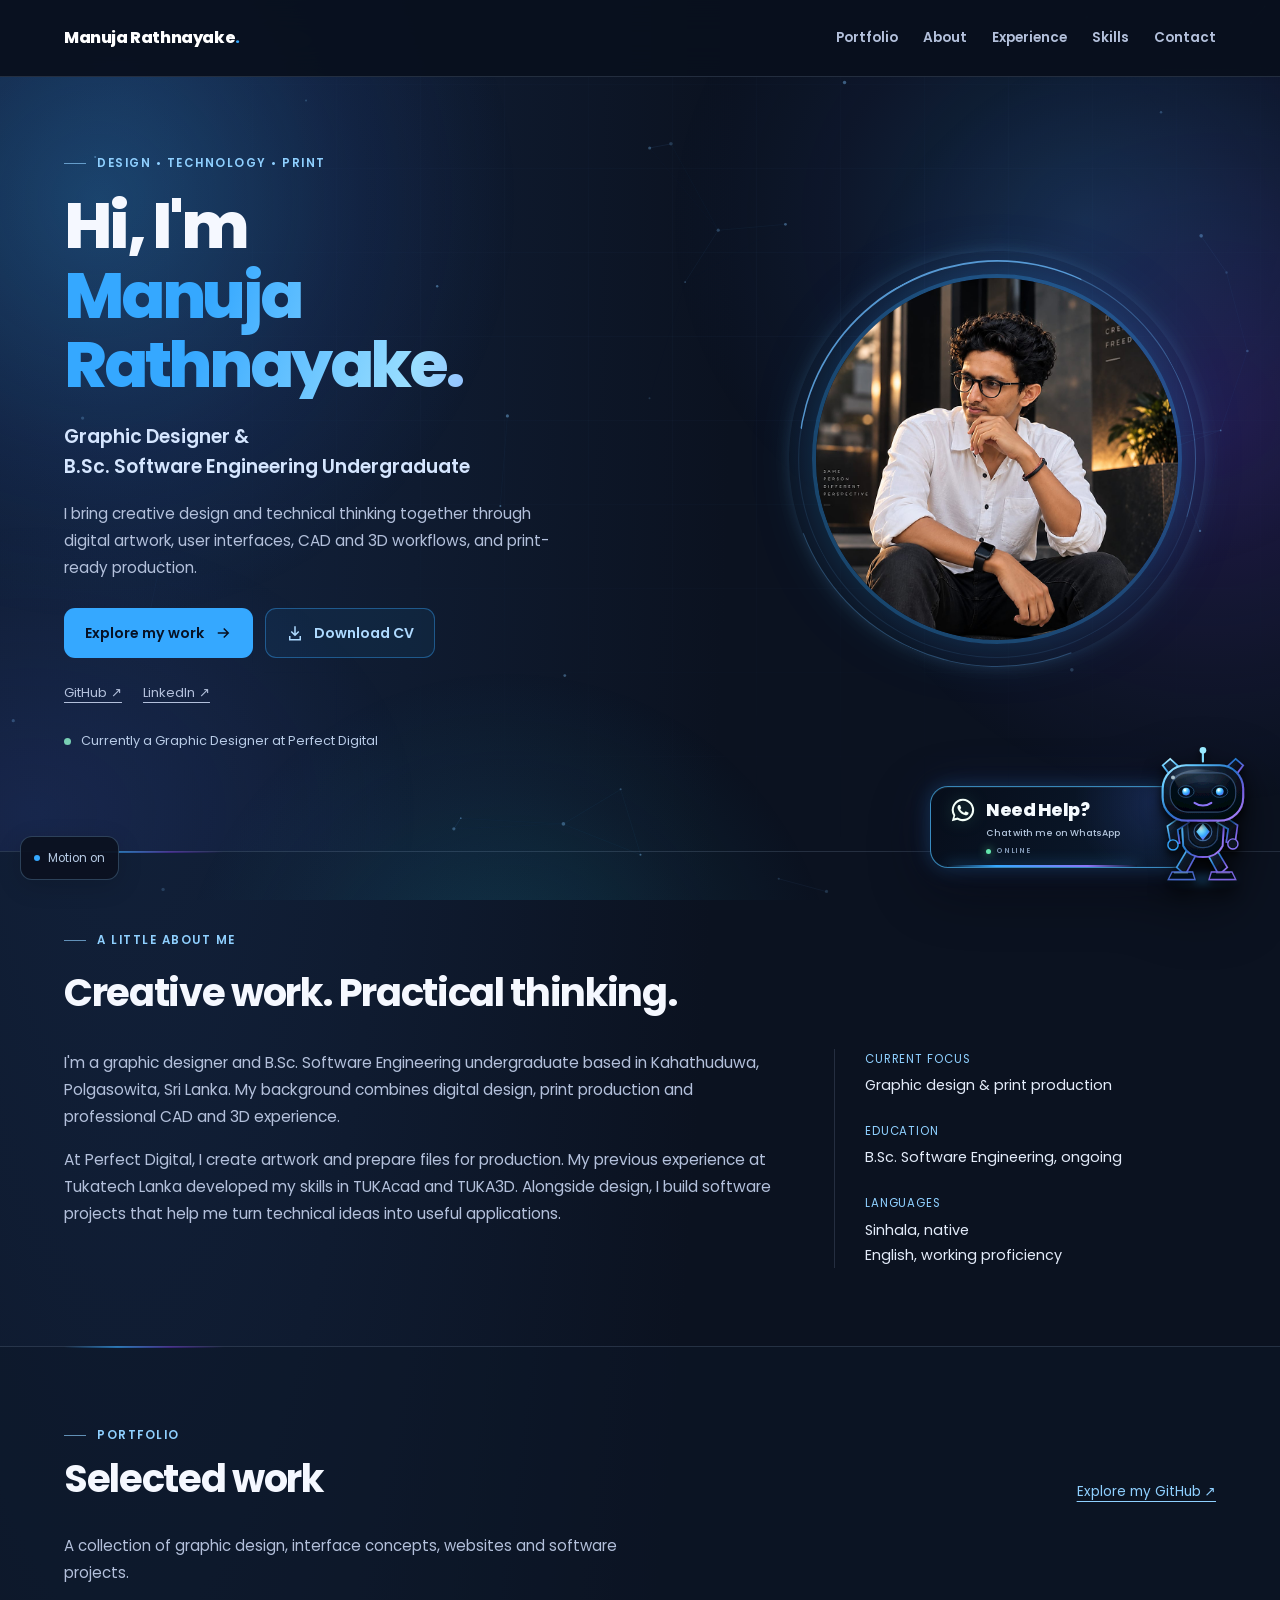
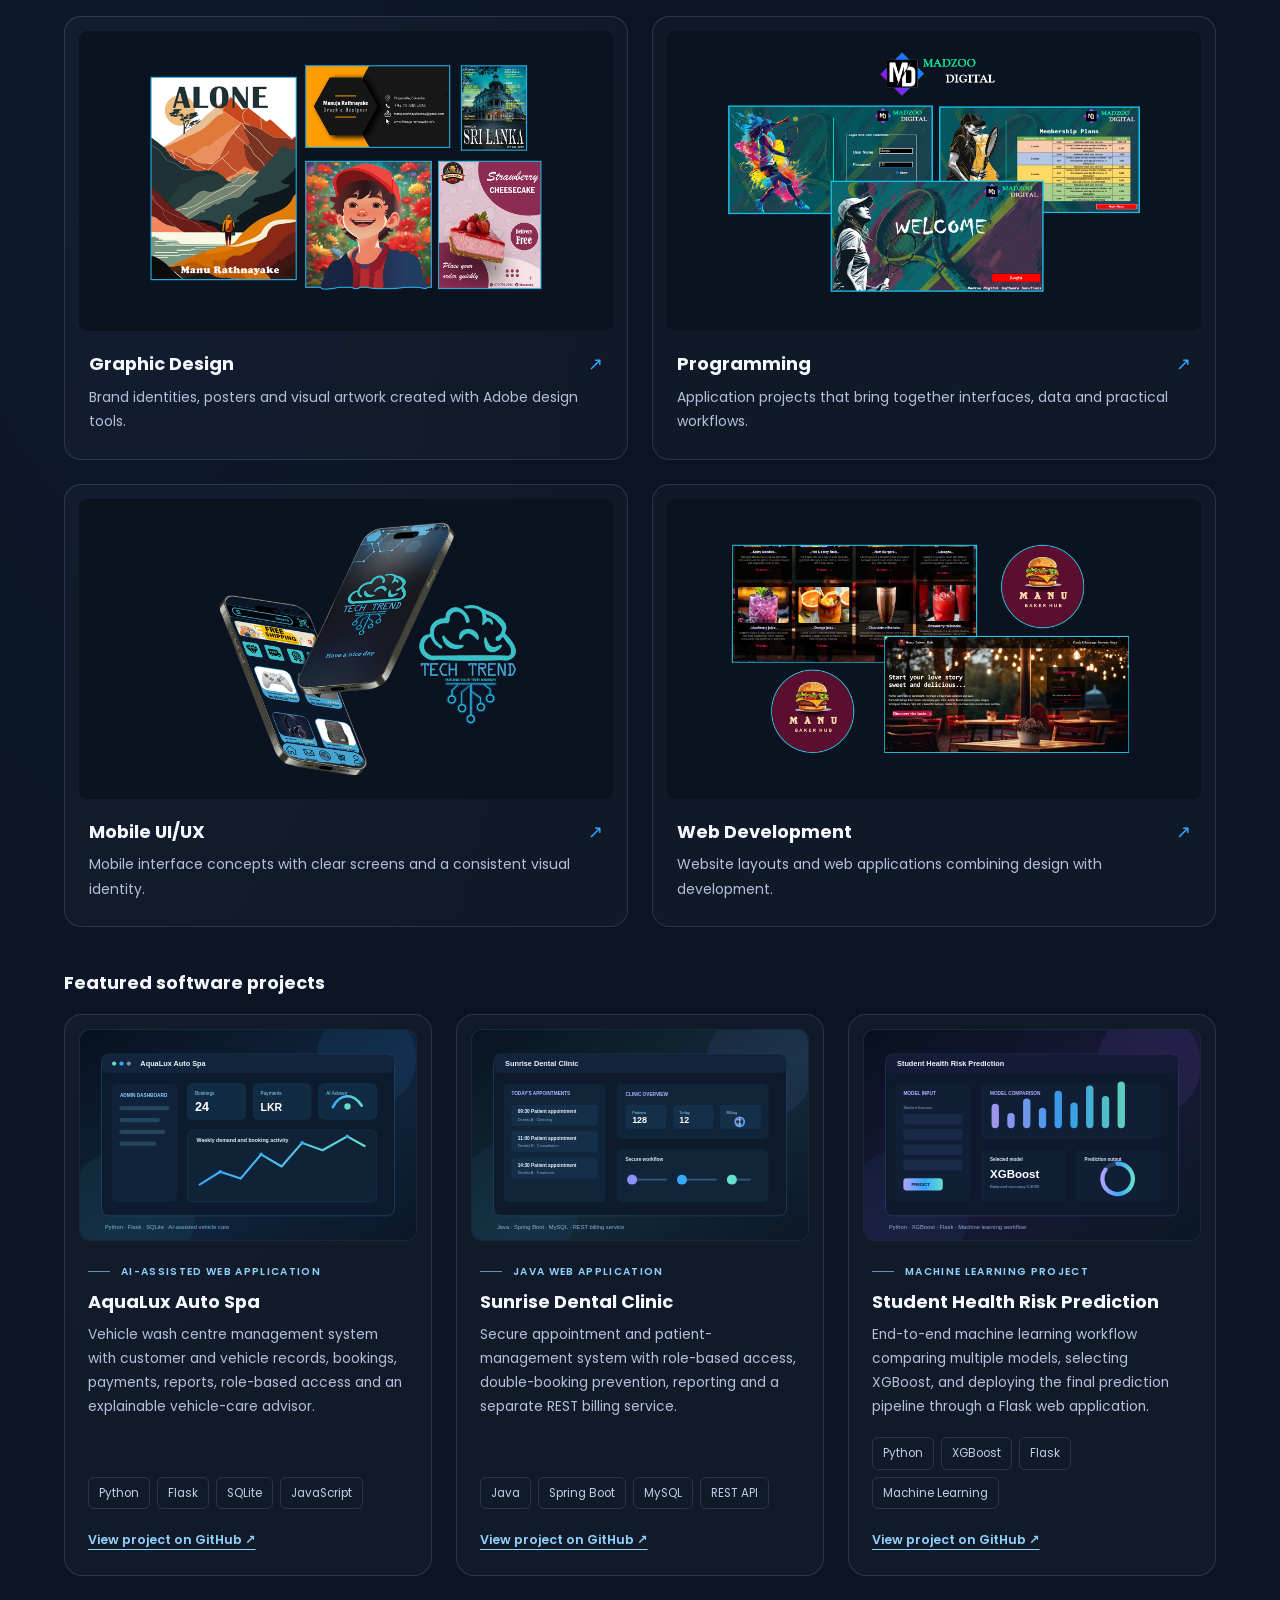
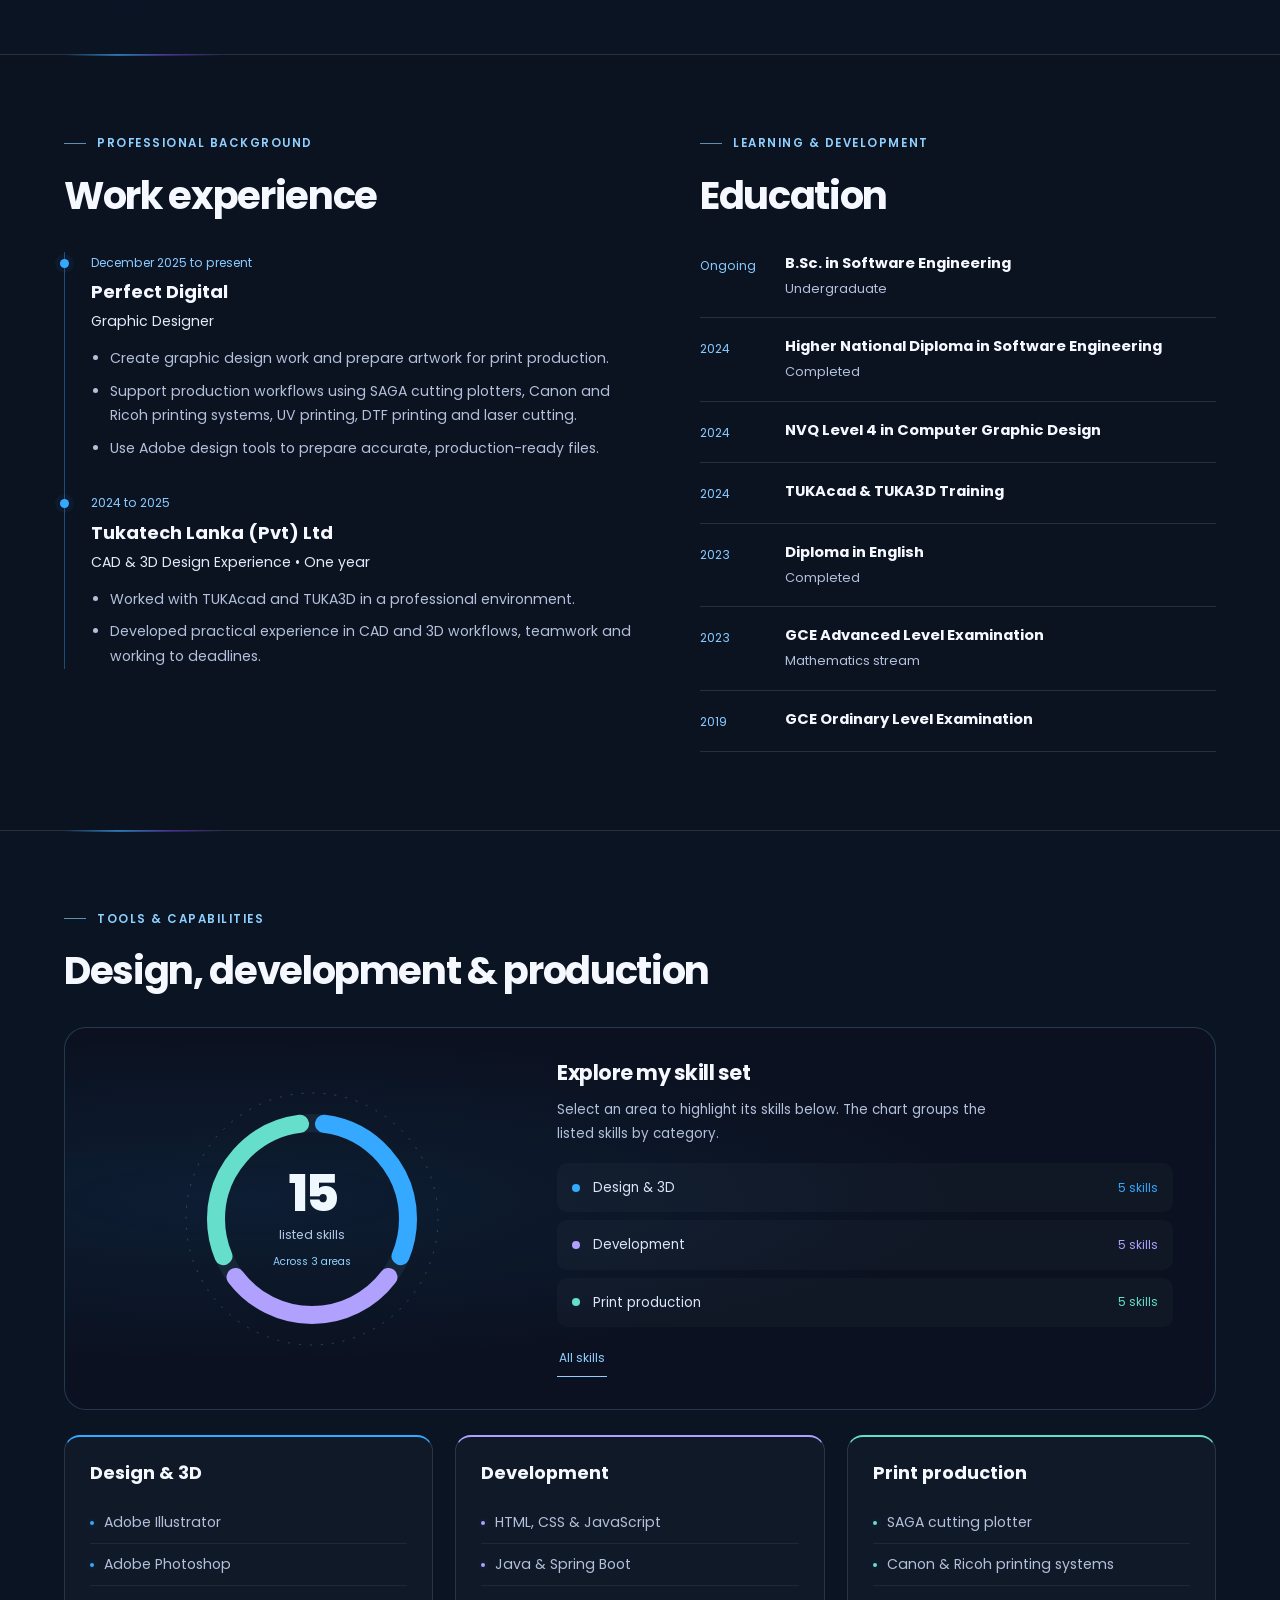
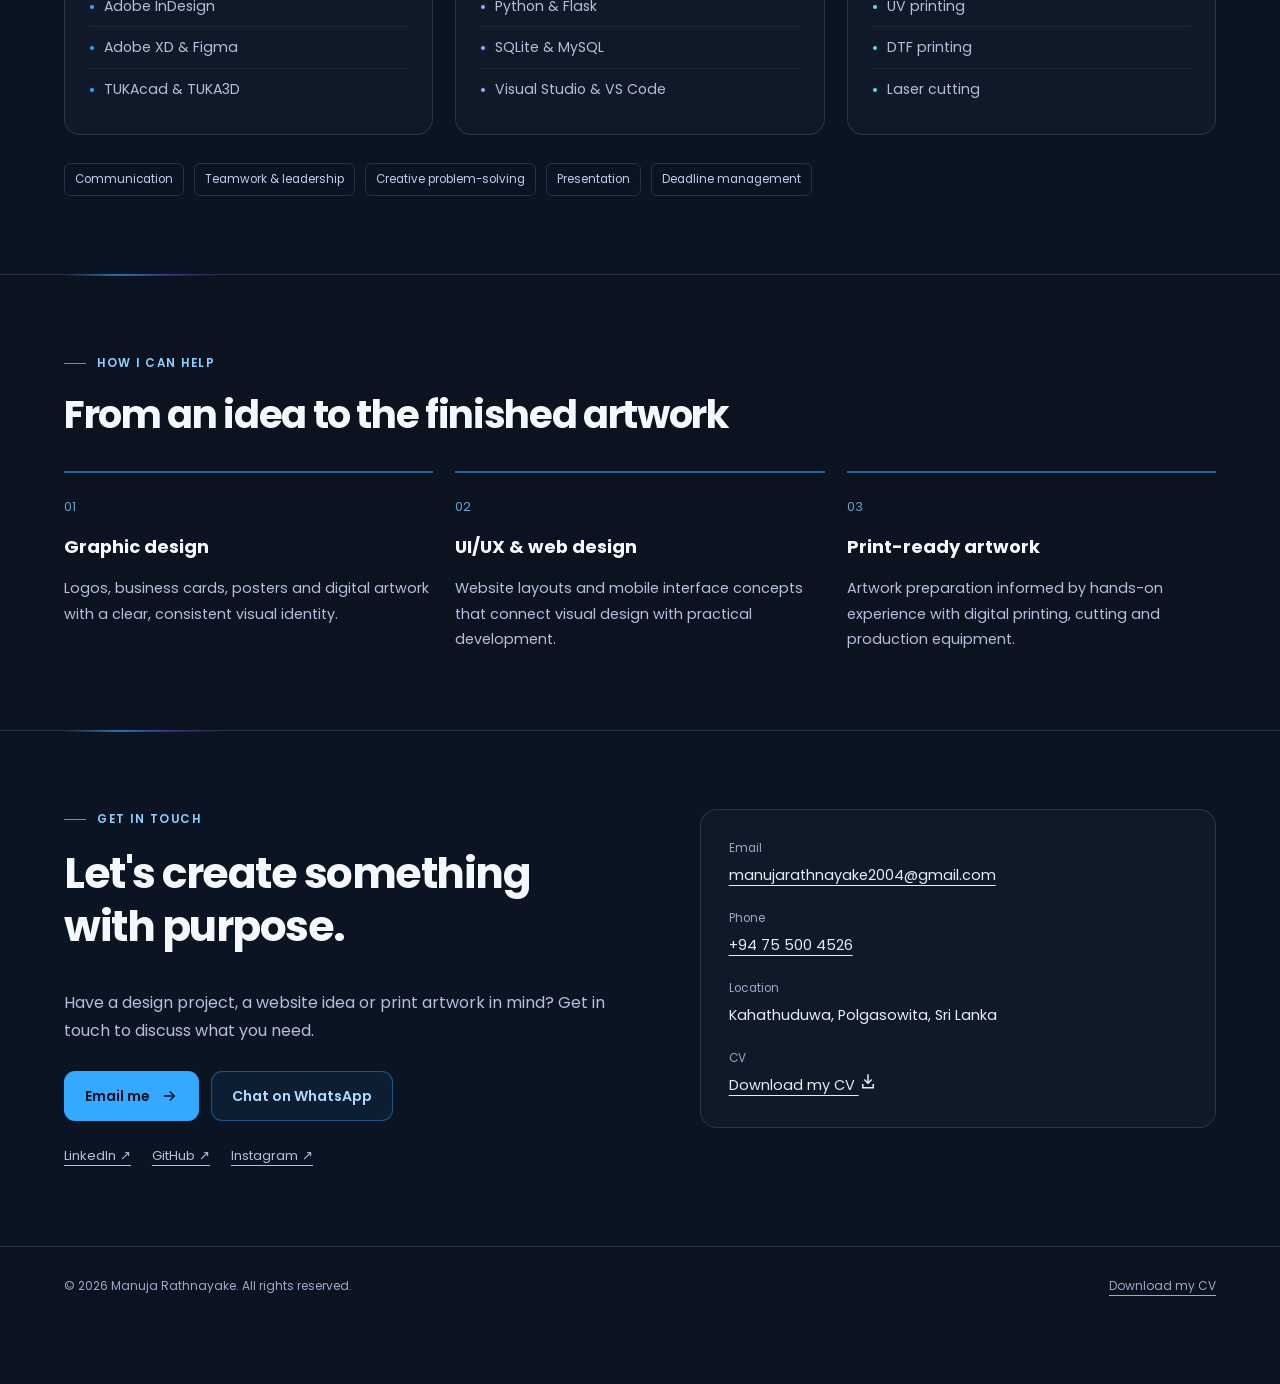
==== commit 62ac699a: "Add 3D cursor-tracking WhatsApp robot assistant" ====
--- a/index.html
+++ b/index.html
@@ -19,140 +19,140 @@
   <link href="https://fonts.googleapis.com/css2?family=Poppins:wght@400;600;800&amp;display=swap" rel="stylesheet">
   <link rel="stylesheet" href="portfolio.css?v=20261106-whatsappbot2">
   <link rel="stylesheet" href="project-showcase.css?v=20261103">
-  <script src="portfolio.js?v=20261103-name1" defer></script>
+  <script src="portfolio.js?v=20261107-botlook1" defer></script>
 <style id="mr-wa-assistant-style">
 .mr-wa-assistant{
-  position:fixed;right:22px;bottom:20px;z-index:80;
-  width:306px;height:94px;display:block;
-  color:#f4f8ff;text-decoration:none;
-  font-family:"Poppins",sans-serif;
-  filter:drop-shadow(0 18px 28px rgba(0,0,0,.42));
-  isolation:isolate;
+  --head-x:0px;--head-y:0px;--head-rot:0deg;
+  --eye-x:0px;--eye-y:0px;--body-rx:0deg;--body-ry:0deg;
+  position:fixed;right:20px;bottom:18px;z-index:80;
+  width:330px;height:118px;display:block;
+  color:#f6fbff;text-decoration:none;font-family:"Poppins",sans-serif;
+  isolation:isolate;perspective:700px;
+  filter:drop-shadow(0 18px 28px rgba(0,0,0,.45));
 }
 .mr-wa-panel{
-  position:absolute;left:0;top:9px;width:245px;height:78px;
+  position:absolute;left:0;top:22px;width:260px;height:82px;
   display:flex;flex-direction:column;justify-content:center;
-  padding:11px 68px 11px 17px;box-sizing:border-box;
-  border:1px solid rgba(75,188,255,.72);border-radius:16px;
+  padding:12px 82px 12px 18px;box-sizing:border-box;
+  border:1px solid rgba(79,190,255,.68);border-radius:18px;
   background:
-    linear-gradient(112deg,rgba(10,17,31,.99),rgba(12,27,48,.98)),
-    #0a111f;
+    radial-gradient(circle at 86% 18%,rgba(82,118,255,.16),transparent 34%),
+    linear-gradient(115deg,rgba(7,14,27,.99),rgba(11,27,48,.98));
   box-shadow:
-    inset 0 0 0 1px rgba(165,225,255,.045),
-    0 0 19px rgba(53,168,255,.24),
-    0 0 42px rgba(83,89,239,.11);
-  overflow:hidden;
+    inset 0 1px 0 rgba(204,239,255,.08),
+    inset 0 -1px 0 rgba(69,146,219,.08),
+    0 0 20px rgba(53,168,255,.23),
+    0 0 48px rgba(92,86,236,.10);
+  overflow:hidden;transition:border-color .28s ease,box-shadow .28s ease,transform .22s ease;
 }
 .mr-wa-panel::before{
-  content:"";position:absolute;inset:0;pointer-events:none;
-  background:linear-gradient(110deg,transparent 20%,rgba(131,220,255,.10) 44%,rgba(139,117,247,.11) 55%,transparent 80%);
-  transform:translateX(-120%);
-  animation:mrWaSweep 5.4s ease-in-out infinite;
+  content:"";position:absolute;inset:-1px;pointer-events:none;
+  background:linear-gradient(112deg,transparent 18%,rgba(150,226,255,.12) 42%,rgba(139,117,247,.12) 54%,transparent 76%);
+  transform:translateX(-125%);animation:mrWaSweep 5.2s ease-in-out infinite;
 }
 .mr-wa-panel::after{
-  content:"";position:absolute;left:15px;right:39px;bottom:0;height:2px;
-  background:linear-gradient(90deg,transparent,#35a8ff 25%,#8b75f7 72%,transparent);
-  box-shadow:0 0 12px rgba(53,168,255,.72);
-}
-.mr-wa-heading{
-  position:relative;z-index:2;
-  display:flex;align-items:center;gap:9px;
-  font-size:18px;font-weight:800;line-height:1.05;
-  letter-spacing:-.025em;white-space:nowrap;
-}
-.mr-wa-icon{
-  width:27px;height:27px;display:grid;place-items:center;flex:0 0 27px;
-}
-.mr-wa-icon svg{
-  display:block;width:27px!important;height:27px!important;
-  fill:#eafff6!important;
-  filter:drop-shadow(0 0 8px rgba(111,246,188,.30));
-}
-.mr-wa-sub{
-  position:relative;z-index:2;margin:4px 0 0 36px;
-  color:#b4c7df;font-size:9px;font-weight:500;line-height:1.2;white-space:nowrap;
-}
-.mr-wa-online{
-  position:relative;z-index:2;margin:5px 0 0 36px;
-  display:flex;align-items:center;gap:5px;
-  color:#7f96b5;font-size:7px;font-weight:600;text-transform:uppercase;letter-spacing:.11em;
-}
-.mr-wa-online i{
-  width:5px;height:5px;border-radius:50%;background:#65e7ae;
-  box-shadow:0 0 8px rgba(101,231,174,.8);
-}
+  content:"";position:absolute;left:16px;right:52px;bottom:0;height:2px;
+  background:linear-gradient(90deg,transparent,#35a8ff 26%,#8b75f7 74%,transparent);
+  box-shadow:0 0 13px rgba(53,168,255,.78);
+}
+.mr-wa-heading{position:relative;z-index:2;display:flex;align-items:center;gap:9px;font-size:18px;font-weight:800;line-height:1.05;letter-spacing:-.025em;white-space:nowrap}
+.mr-wa-icon{width:28px;height:28px;display:grid;place-items:center;flex:0 0 28px}
+.mr-wa-icon svg{display:block;width:28px!important;height:28px!important;fill:#f4fff9!important;filter:drop-shadow(0 0 8px rgba(101,231,174,.28))}
+.mr-wa-sub{position:relative;z-index:2;margin:4px 0 0 37px;color:#b6c8df;font-size:9px;font-weight:500;line-height:1.2;white-space:nowrap}
+.mr-wa-online{position:relative;z-index:2;margin:6px 0 0 37px;display:flex;align-items:center;gap:5px;color:#8298b5;font-size:7px;font-weight:600;text-transform:uppercase;letter-spacing:.11em}
+.mr-wa-online i{width:5px;height:5px;border-radius:50%;background:#63e7ad;box-shadow:0 0 9px rgba(99,231,173,.9)}
+
 .mr-wa-robot{
-  position:absolute;right:-2px;bottom:-9px;width:94px;height:118px;
-  z-index:4;display:block;transform-origin:52% 86%;
-  animation:mrBotFloat 4.1s ease-in-out infinite;
-}
-.mr-wa-robot svg{
-  display:block;width:100%!important;height:100%!important;overflow:visible;
-  filter:drop-shadow(0 8px 7px rgba(0,0,0,.52));
-}
-.mr-wa-robot .mr-bot-eye{
+  position:absolute;right:-3px;bottom:-5px;width:122px;height:146px;
+  z-index:5;display:block;transform-origin:52% 88%;
+  animation:mr3dFloat 4.4s ease-in-out infinite;
+  pointer-events:none;
+}
+.mr3d-model{
+  display:block;width:100%;height:100%;transform-style:preserve-3d;
+  transform:perspective(540px) rotateX(var(--body-rx)) rotateY(var(--body-ry));
+  transition:filter .25s ease;
+}
+.mr-wa-robot svg{display:block;width:100%!important;height:100%!important;overflow:visible;filter:drop-shadow(0 10px 9px rgba(0,0,0,.55))}
+.mr3d-head{
   transform-box:fill-box;transform-origin:center;
-  animation:mrBotBlink 5.6s infinite;
-}
-.mr-wa-robot .mr-bot-core{
-  animation:mrBotCore 2.8s ease-in-out infinite;
-}
-.mr-wa-robot .mr-bot-antenna{
-  animation:mrBotAntenna 2.3s ease-in-out infinite;
-}
-.mr-wa-assistant:hover .mr-wa-panel,
-.mr-wa-assistant:focus-visible .mr-wa-panel{
+  transform:translate(var(--head-x),var(--head-y)) rotate(var(--head-rot));
+  transition:filter .2s ease;
+}
+.mr3d-pupils{
+  transform-box:fill-box;transform-origin:center;
+  transform:translate(var(--eye-x),var(--eye-y));
+}
+.mr3d-eye-glow{animation:mr3dBlink 5.8s infinite;transform-box:fill-box;transform-origin:center}
+.mr3d-core{animation:mr3dCore 2.7s ease-in-out infinite}
+.mr3d-antenna-light{animation:mr3dAntenna 2.2s ease-in-out infinite}
+.mr3d-arm-r{transform-box:fill-box;transform-origin:18% 18%}
+.mr3d-glass-shine{opacity:.72;mix-blend-mode:screen}
+.mr3d-ground{animation:mr3dShadow 4.4s ease-in-out infinite}
+
+.mr-wa-assistant.is-curious .mr3d-head{filter:drop-shadow(0 0 7px rgba(92,197,255,.32))}
+.mr-wa-assistant.is-curious .mr3d-eye-glow{filter:drop-shadow(0 0 5px rgba(133,225,255,.9))}
+.mr-wa-assistant:hover .mr-wa-panel,.mr-wa-assistant:focus-visible .mr-wa-panel{
   border-color:rgba(145,231,255,.98);
-  box-shadow:
-    inset 0 0 0 1px rgba(165,225,255,.08),
-    0 0 25px rgba(53,168,255,.36),
-    0 0 50px rgba(139,117,247,.16);
-}
-.mr-wa-assistant:hover .mr-wa-robot,
-.mr-wa-assistant:focus-visible .mr-wa-robot{
-  animation:none;transform:translateY(-5px) rotate(-2deg) scale(1.035);
-  transition:transform .25s ease;
-}
-.mr-wa-assistant:focus-visible{outline:2px solid #91e7ff;outline-offset:6px;border-radius:18px}
+  box-shadow:inset 0 1px 0 rgba(204,239,255,.1),0 0 28px rgba(53,168,255,.37),0 0 54px rgba(139,117,247,.15);
+  transform:translateY(-2px);
+}
+.mr-wa-assistant:hover .mr3d-arm-r,.mr-wa-assistant:focus-visible .mr3d-arm-r{animation:mr3dWave .92s ease-in-out 2}
+.mr-wa-assistant:hover .mr3d-model,.mr-wa-assistant:focus-visible .mr3d-model{filter:brightness(1.08)}
+.mr-wa-assistant.is-greeting .mr3d-model{animation:mr3dHello .6s cubic-bezier(.2,.75,.2,1)}
+.mr-wa-assistant:focus-visible{outline:2px solid #91e7ff;outline-offset:7px;border-radius:20px}
+
 @keyframes mrWaSweep{
-  0%,58%{transform:translateX(-120%)}
-  78%,100%{transform:translateX(120%)}
-}
-@keyframes mrBotFloat{
-  0%,100%{transform:translateY(0) rotate(0)}
-  50%{transform:translateY(-5px) rotate(1.2deg)}
-}
-@keyframes mrBotBlink{
-  0%,44%,48%,100%{transform:scaleY(1)}
-  46%{transform:scaleY(.08)}
-}
-@keyframes mrBotCore{
-  0%,100%{filter:drop-shadow(0 0 2px rgba(53,168,255,.4))}
-  50%{filter:drop-shadow(0 0 9px rgba(145,231,255,.95))}
-}
-@keyframes mrBotAntenna{
-  0%,100%{filter:drop-shadow(0 0 1px rgba(145,231,255,.4))}
-  50%{filter:drop-shadow(0 0 8px rgba(145,231,255,1))}
+  0%,58%{transform:translateX(-125%)}
+  78%,100%{transform:translateX(125%)}
+}
+@keyframes mr3dFloat{
+  0%,100%{transform:translateY(0)}
+  50%{transform:translateY(-5px)}
+}
+@keyframes mr3dShadow{
+  0%,100%{transform:scaleX(1);opacity:.24}
+  50%{transform:scaleX(.84);opacity:.13}
+}
+@keyframes mr3dBlink{
+  0%,43%,47%,100%{transform:scaleY(1)}
+  45%{transform:scaleY(.10)}
+}
+@keyframes mr3dCore{
+  0%,100%{filter:drop-shadow(0 0 2px rgba(53,168,255,.42))}
+  50%{filter:drop-shadow(0 0 10px rgba(145,231,255,.96))}
+}
+@keyframes mr3dAntenna{
+  0%,100%{filter:drop-shadow(0 0 2px rgba(145,231,255,.45))}
+  50%{filter:drop-shadow(0 0 9px rgba(145,231,255,1))}
+}
+@keyframes mr3dWave{
+  0%,100%{transform:rotate(0deg)}
+  35%{transform:rotate(-24deg)}
+  65%{transform:rotate(12deg)}
+}
+@keyframes mr3dHello{
+  0%,100%{transform:perspective(540px) rotateX(var(--body-rx)) rotateY(var(--body-ry)) scale(1)}
+  45%{transform:perspective(540px) rotateX(var(--body-rx)) rotateY(var(--body-ry)) scale(1.07)}
 }
 @media(max-width:680px){
-  .mr-wa-assistant{right:10px;bottom:12px;width:250px;height:82px}
-  .mr-wa-panel{top:8px;width:202px;height:66px;padding:9px 55px 9px 13px;border-radius:14px}
+  .mr-wa-assistant{right:9px;bottom:10px;width:260px;height:94px}
+  .mr-wa-panel{left:0;top:18px;width:210px;height:66px;padding:9px 61px 9px 13px;border-radius:15px}
   .mr-wa-heading{gap:7px;font-size:15px}
   .mr-wa-icon,.mr-wa-icon svg{width:23px!important;height:23px!important}
   .mr-wa-icon{flex-basis:23px}
-  .mr-wa-sub{margin-left:30px;margin-top:3px;font-size:7.8px}
-  .mr-wa-online{margin-left:30px;margin-top:4px;font-size:6px}
-  .mr-wa-robot{right:-2px;bottom:-8px;width:78px;height:99px}
+  .mr-wa-sub{margin-left:30px;margin-top:3px;font-size:7.7px}
+  .mr-wa-online{margin-left:30px;margin-top:4px;font-size:5.8px}
+  .mr-wa-robot{right:-2px;bottom:-4px;width:94px;height:113px}
 }
 @media(max-width:360px){
-  .mr-wa-assistant{right:7px;bottom:10px;transform:scale(.92);transform-origin:right bottom}
+  .mr-wa-assistant{right:6px;bottom:8px;transform:scale(.92);transform-origin:right bottom}
 }
 @media(prefers-reduced-motion:reduce){
-  .mr-wa-panel::before,.mr-wa-robot,.mr-wa-robot .mr-bot-eye,.mr-wa-robot .mr-bot-core,.mr-wa-robot .mr-bot-antenna{animation:none!important}
-}
-@media print{
-  .mr-wa-assistant{display:none!important}
-}
+  .mr-wa-panel::before,.mr-wa-robot,.mr3d-eye-glow,.mr3d-core,.mr3d-antenna-light,.mr3d-ground{animation:none!important}
+  .mr3d-model,.mr3d-head,.mr3d-pupils{transform:none!important}
+}
+@media print{.mr-wa-assistant{display:none!important}}
 </style>
 </head>
 <body>
@@ -384,58 +384,117 @@
   </span>
 
   <span class="mr-wa-robot" aria-hidden="true">
-    <svg viewBox="0 0 116 146">
-      <defs>
-        <linearGradient id="mrBotShell" x1="0" y1="0" x2="1" y2="1">
-          <stop offset="0" stop-color="#1b2d48"/>
-          <stop offset=".48" stop-color="#0b1426"/>
-          <stop offset="1" stop-color="#25335a"/>
-        </linearGradient>
-        <linearGradient id="mrBotEdge" x1="0" y1="0" x2="1" y2="1">
-          <stop offset="0" stop-color="#91e7ff"/>
-          <stop offset=".45" stop-color="#35a8ff"/>
-          <stop offset="1" stop-color="#8b75f7"/>
-        </linearGradient>
-        <linearGradient id="mrBotCore" x1="0" y1="0" x2="1" y2="1">
-          <stop offset="0" stop-color="#a6edff"/>
-          <stop offset=".55" stop-color="#35a8ff"/>
-          <stop offset="1" stop-color="#9d78ff"/>
-        </linearGradient>
-        <radialGradient id="mrBotFace" cx=".5" cy=".35" r=".8">
-          <stop offset="0" stop-color="#0b1628"/>
-          <stop offset="1" stop-color="#03070d"/>
-        </radialGradient>
-        <filter id="mrBotGlow" x="-70%" y="-70%" width="240%" height="240%">
-          <feGaussianBlur stdDeviation="4"/>
-        </filter>
-      </defs>
-
-      <ellipse cx="58" cy="137" rx="34" ry="6" fill="#35a8ff" opacity=".22" filter="url(#mrBotGlow)"/>
-      <path d="M58 14V6" stroke="#91e7ff" stroke-width="2.5" stroke-linecap="round"/>
-      <circle class="mr-bot-antenna" cx="58" cy="4.5" r="3.5" fill="#91e7ff"/>
-      <path d="M37 22 25 12l-8 7 11 15M79 22l12-10 8 7-11 15" fill="url(#mrBotShell)" stroke="url(#mrBotEdge)" stroke-width="2"/>
-
-      <g class="mr-bot-head">
-        <rect x="20" y="20" width="76" height="55" rx="23" fill="url(#mrBotShell)" stroke="url(#mrBotEdge)" stroke-width="2.2"/>
-        <rect x="27" y="28" width="62" height="38" rx="17" fill="url(#mrBotFace)" stroke="#243a5d" stroke-width="1.4"/>
-        <path class="mr-bot-eye" d="M37 44c3.6-4.5 8-4.5 11.5 0" fill="none" stroke="#91e7ff" stroke-width="3.4" stroke-linecap="round"/>
-        <path class="mr-bot-eye" d="M67.5 44c3.6-4.5 8-4.5 11.5 0" fill="none" stroke="#91e7ff" stroke-width="3.4" stroke-linecap="round"/>
-        <path d="M49 55c5.8 4.8 12.2 4.8 18 0" fill="none" stroke="#8b75f7" stroke-width="2.4" stroke-linecap="round"/>
-        <circle cx="31" cy="26" r="2" fill="#bcefff" opacity=".8"/>
-      </g>
-
-      <path d="M34 73 19 91l9 13 11-14M82 73l15 18-9 13-11-14" fill="url(#mrBotShell)" stroke="url(#mrBotEdge)" stroke-width="2"/>
-      <circle cx="22" cy="96" r="5" fill="#101b32" stroke="#8b75f7" stroke-width="1.7"/>
-      <circle cx="94" cy="96" r="5" fill="#101b32" stroke="#35a8ff" stroke-width="1.7"/>
-
-      <rect x="36" y="72" width="44" height="44" rx="15" fill="url(#mrBotShell)" stroke="url(#mrBotEdge)" stroke-width="2.1"/>
-      <path d="M43 80h30l5 13-10 16H48L38 93Z" fill="#06101f" stroke="#2b446d" stroke-width="1.4"/>
-      <circle cx="58" cy="94" r="13" fill="#35a8ff" opacity=".16" filter="url(#mrBotGlow)"/>
-      <path class="mr-bot-core" d="m58 83 8 11-8 11-8-11Z" fill="url(#mrBotCore)"/>
-
-      <path d="m43 114-12 16 10 9 13-18M73 114l12 16-10 9-13-18" fill="url(#mrBotShell)" stroke="url(#mrBotEdge)" stroke-width="2"/>
-      <path d="M27 135h20l2 7H23ZM89 135H69l-2 7h26Z" fill="#091326" stroke="#8b75f7" stroke-width="1.7"/>
-    </svg>
+    <span class="mr3d-model">
+      <svg viewBox="0 0 130 156">
+        <defs>
+          <radialGradient id="mr3dHeadShell" cx=".34" cy=".18" r=".92">
+            <stop offset="0" stop-color="#3a516e"/>
+            <stop offset=".23" stop-color="#18283e"/>
+            <stop offset=".62" stop-color="#09121f"/>
+            <stop offset="1" stop-color="#02060b"/>
+          </radialGradient>
+          <radialGradient id="mr3dTorsoShell" cx=".32" cy=".18" r=".94">
+            <stop offset="0" stop-color="#344964"/>
+            <stop offset=".28" stop-color="#15253b"/>
+            <stop offset=".7" stop-color="#07101c"/>
+            <stop offset="1" stop-color="#02050a"/>
+          </radialGradient>
+          <linearGradient id="mr3dMetalEdge" x1="0" y1="0" x2="1" y2="1">
+            <stop offset="0" stop-color="#c4f4ff"/>
+            <stop offset=".18" stop-color="#61c8ff"/>
+            <stop offset=".48" stop-color="#2473c8"/>
+            <stop offset=".72" stop-color="#735de0"/>
+            <stop offset="1" stop-color="#b48cff"/>
+          </linearGradient>
+          <radialGradient id="mr3dVisor" cx=".5" cy=".18" r=".9">
+            <stop offset="0" stop-color="#172840"/>
+            <stop offset=".38" stop-color="#07111f"/>
+            <stop offset="1" stop-color="#010307"/>
+          </radialGradient>
+          <radialGradient id="mr3dEye" cx=".35" cy=".28" r=".78">
+            <stop offset="0" stop-color="#e5fbff"/>
+            <stop offset=".26" stop-color="#91e7ff"/>
+            <stop offset=".64" stop-color="#35a8ff"/>
+            <stop offset="1" stop-color="#5365e8"/>
+          </radialGradient>
+          <radialGradient id="mr3dCore" cx=".35" cy=".25" r=".8">
+            <stop offset="0" stop-color="#f0fdff"/>
+            <stop offset=".27" stop-color="#8be9ff"/>
+            <stop offset=".65" stop-color="#35a8ff"/>
+            <stop offset="1" stop-color="#815ff1"/>
+          </radialGradient>
+          <linearGradient id="mr3dLimb" x1="0" y1="0" x2="1" y2="1">
+            <stop offset="0" stop-color="#243a54"/>
+            <stop offset=".45" stop-color="#0b1626"/>
+            <stop offset="1" stop-color="#02060c"/>
+          </linearGradient>
+          <linearGradient id="mr3dGlass" x1="0" y1="0" x2="1" y2="1">
+            <stop offset="0" stop-color="#ffffff" stop-opacity=".5"/>
+            <stop offset=".34" stop-color="#bcefff" stop-opacity=".12"/>
+            <stop offset="1" stop-color="#ffffff" stop-opacity="0"/>
+          </linearGradient>
+          <filter id="mr3dBlur" x="-80%" y="-80%" width="260%" height="260%">
+            <feGaussianBlur stdDeviation="4.5"/>
+          </filter>
+          <filter id="mr3dSoftShadow" x="-60%" y="-60%" width="220%" height="220%">
+            <feDropShadow dx="0" dy="5" stdDeviation="4" flood-color="#000000" flood-opacity=".65"/>
+          </filter>
+        </defs>
+
+        <ellipse class="mr3d-ground" cx="66" cy="148" rx="37" ry="5" fill="#35a8ff" opacity=".23" filter="url(#mr3dBlur)"/>
+
+        <g class="mr3d-body" filter="url(#mr3dSoftShadow)">
+          <g class="mr3d-leg-l">
+            <path d="M50 115 38 135 47 143 60 119Z" fill="url(#mr3dLimb)" stroke="url(#mr3dMetalEdge)" stroke-width="1.7"/>
+            <path d="M33 140h22l2.5 8H29Z" fill="#050b14" stroke="#496acb" stroke-width="1.4"/>
+            <path d="M35 141h15" stroke="#9eeaff" stroke-width="1" opacity=".55"/>
+          </g>
+          <g class="mr3d-leg-r">
+            <path d="m80 115 12 20-9 8-13-24Z" fill="url(#mr3dLimb)" stroke="url(#mr3dMetalEdge)" stroke-width="1.7"/>
+            <path d="M97 140H75l-2.5 8H101Z" fill="#050b14" stroke="#7b66e0" stroke-width="1.4"/>
+            <path d="M80 141h15" stroke="#b6a1ff" stroke-width="1" opacity=".55"/>
+          </g>
+
+          <path d="M43 78c5-7 13-10 23-10s18 3 23 10l-2 34c-4 8-12 12-21 12s-17-4-21-12Z" fill="url(#mr3dTorsoShell)" stroke="url(#mr3dMetalEdge)" stroke-width="2"/>
+          <path d="M49 82c5-4 10-5 17-5s12 1 17 5l-2 23c-3 6-8 9-15 9s-12-3-15-9Z" fill="#050b14" stroke="#284268" stroke-width="1.4"/>
+          <path class="mr3d-glass-shine" d="M49 80c9-8 24-7 32 1l-3 6c-9-5-19-6-28-1Z" fill="url(#mr3dGlass)"/>
+          <circle cx="66" cy="97" r="14" fill="#35a8ff" opacity=".12" filter="url(#mr3dBlur)"/>
+          <circle cx="66" cy="97" r="9.5" fill="#071426" stroke="#406a9c" stroke-width="1.2"/>
+          <path class="mr3d-core" d="m66 88 7.2 9-7.2 9-7.2-9Z" fill="url(#mr3dCore)"/>
+          <path d="M60 86h12" stroke="#d6f8ff" stroke-width="1" opacity=".42"/>
+
+          <g class="mr3d-arm-l">
+            <path d="M44 80 28 91l4 21 9-3-2-14 12-8Z" fill="url(#mr3dLimb)" stroke="url(#mr3dMetalEdge)" stroke-width="1.7"/>
+            <circle cx="34" cy="111" r="5.4" fill="#081320" stroke="#35a8ff" stroke-width="1.4"/>
+          </g>
+          <g class="mr3d-arm-r">
+            <path d="m88 80 15 10-3 21-9-3 2-14-12-7Z" fill="url(#mr3dLimb)" stroke="url(#mr3dMetalEdge)" stroke-width="1.7"/>
+            <circle cx="98" cy="110" r="5.4" fill="#081320" stroke="#8b75f7" stroke-width="1.4"/>
+          </g>
+        </g>
+
+        <g class="mr3d-head" filter="url(#mr3dSoftShadow)">
+          <path d="M66 22V13" stroke="#7fdcff" stroke-width="2.2" stroke-linecap="round"/>
+          <circle class="mr3d-antenna-light" cx="66" cy="10" r="3.5" fill="#9aeaff"/>
+          <path d="M43 30 31 19l-8 7 12 16M89 30l12-11 8 7-12 16" fill="url(#mr3dHeadShell)" stroke="url(#mr3dMetalEdge)" stroke-width="1.8"/>
+          <rect x="23" y="26" width="86" height="59" rx="25" fill="url(#mr3dHeadShell)" stroke="url(#mr3dMetalEdge)" stroke-width="2.2"/>
+          <rect x="31" y="34" width="70" height="42" rx="19" fill="url(#mr3dVisor)" stroke="#2c466a" stroke-width="1.3"/>
+          <path class="mr3d-glass-shine" d="M34 39c16-12 44-11 62 1-3 3-5 6-7 9-15-7-32-7-49 1Z" fill="url(#mr3dGlass)"/>
+          <g class="mr3d-eye-glow">
+            <ellipse cx="48" cy="54" rx="8.5" ry="6.3" fill="#04101c" stroke="#264b70" stroke-width="1"/>
+            <ellipse cx="84" cy="54" rx="8.5" ry="6.3" fill="#04101c" stroke="#264b70" stroke-width="1"/>
+            <g class="mr3d-pupils">
+              <circle cx="48" cy="54" r="4.1" fill="url(#mr3dEye)"/>
+              <circle cx="84" cy="54" r="4.1" fill="url(#mr3dEye)"/>
+              <circle cx="46.8" cy="52.7" r="1.15" fill="#fff" opacity=".9"/>
+              <circle cx="82.8" cy="52.7" r="1.15" fill="#fff" opacity=".9"/>
+            </g>
+          </g>
+          <path d="M57 66c5.7 3.8 12.3 3.8 18 0" fill="none" stroke="#8b75f7" stroke-width="2.2" stroke-linecap="round"/>
+          <circle cx="34" cy="39" r="2.1" fill="#e2f9ff" opacity=".72"/>
+        </g>
+      </svg>
+    </span>
   </span>
 </a>
 </body>
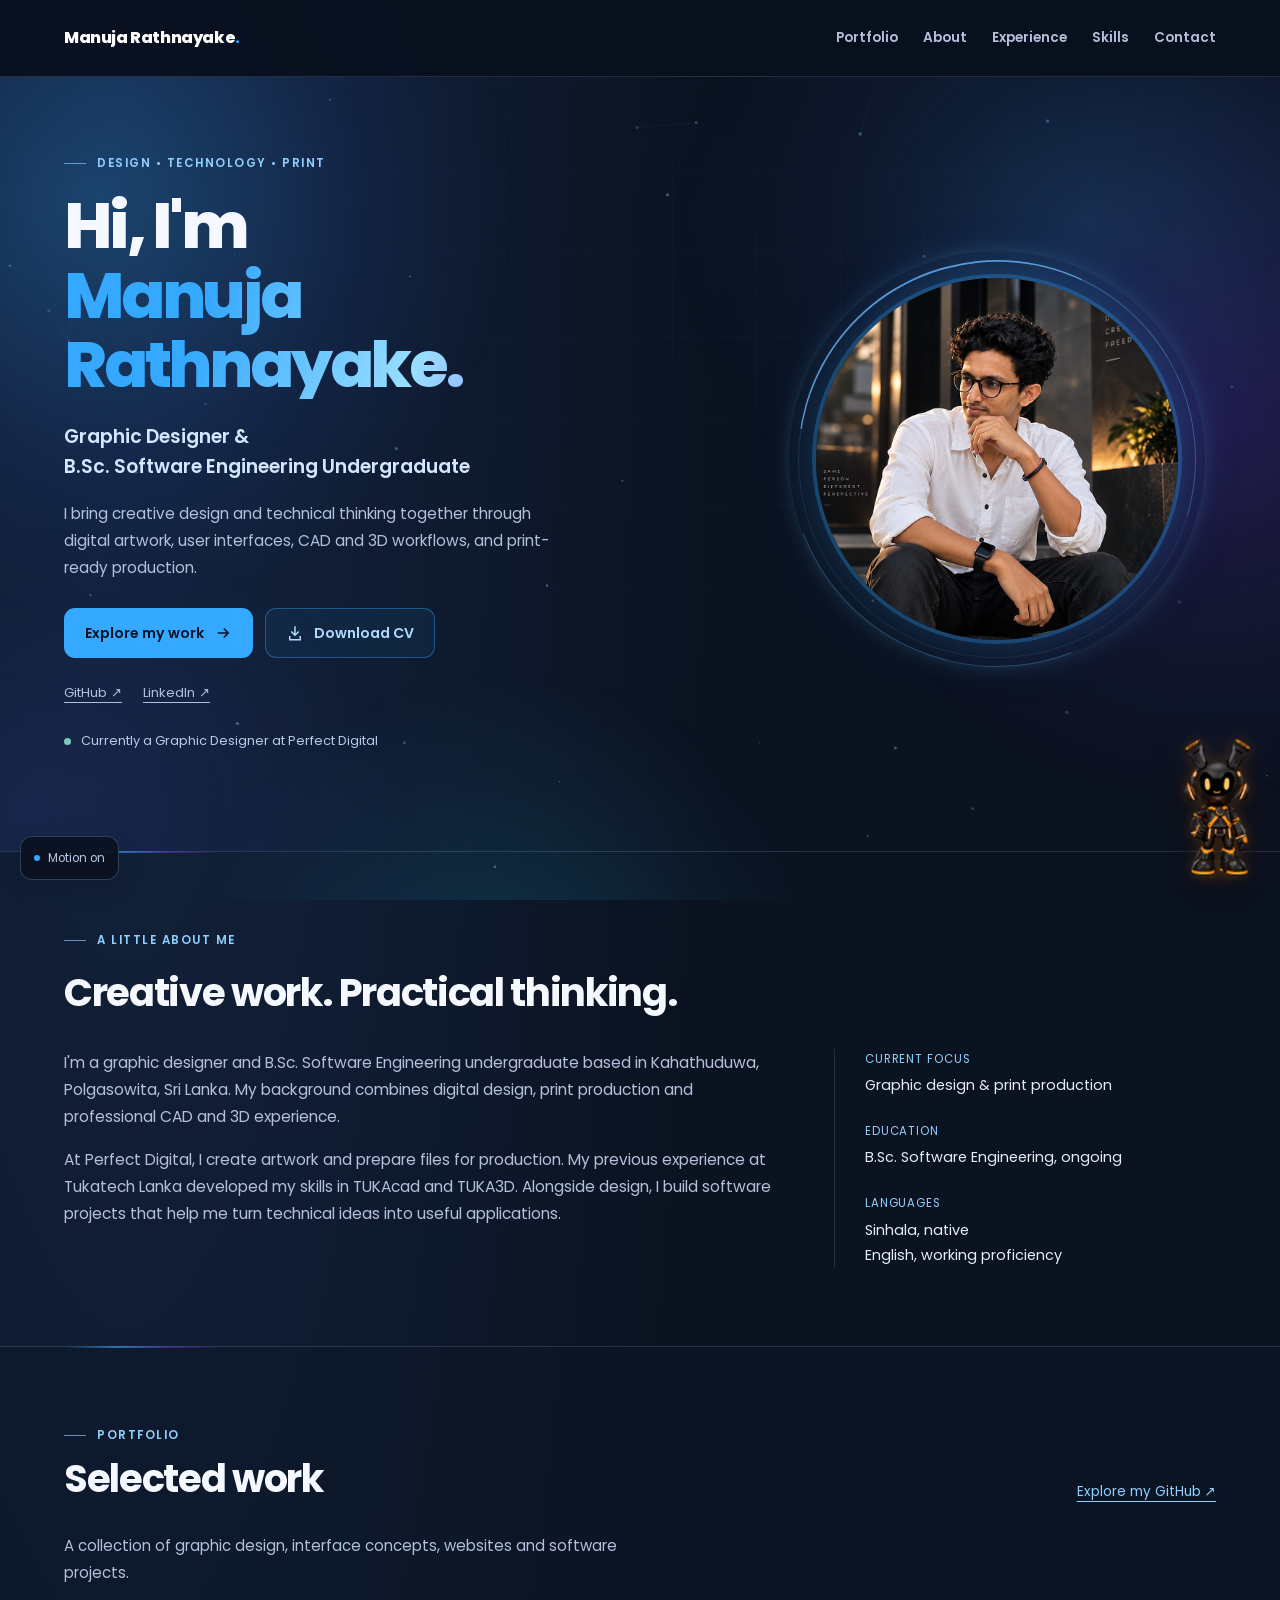
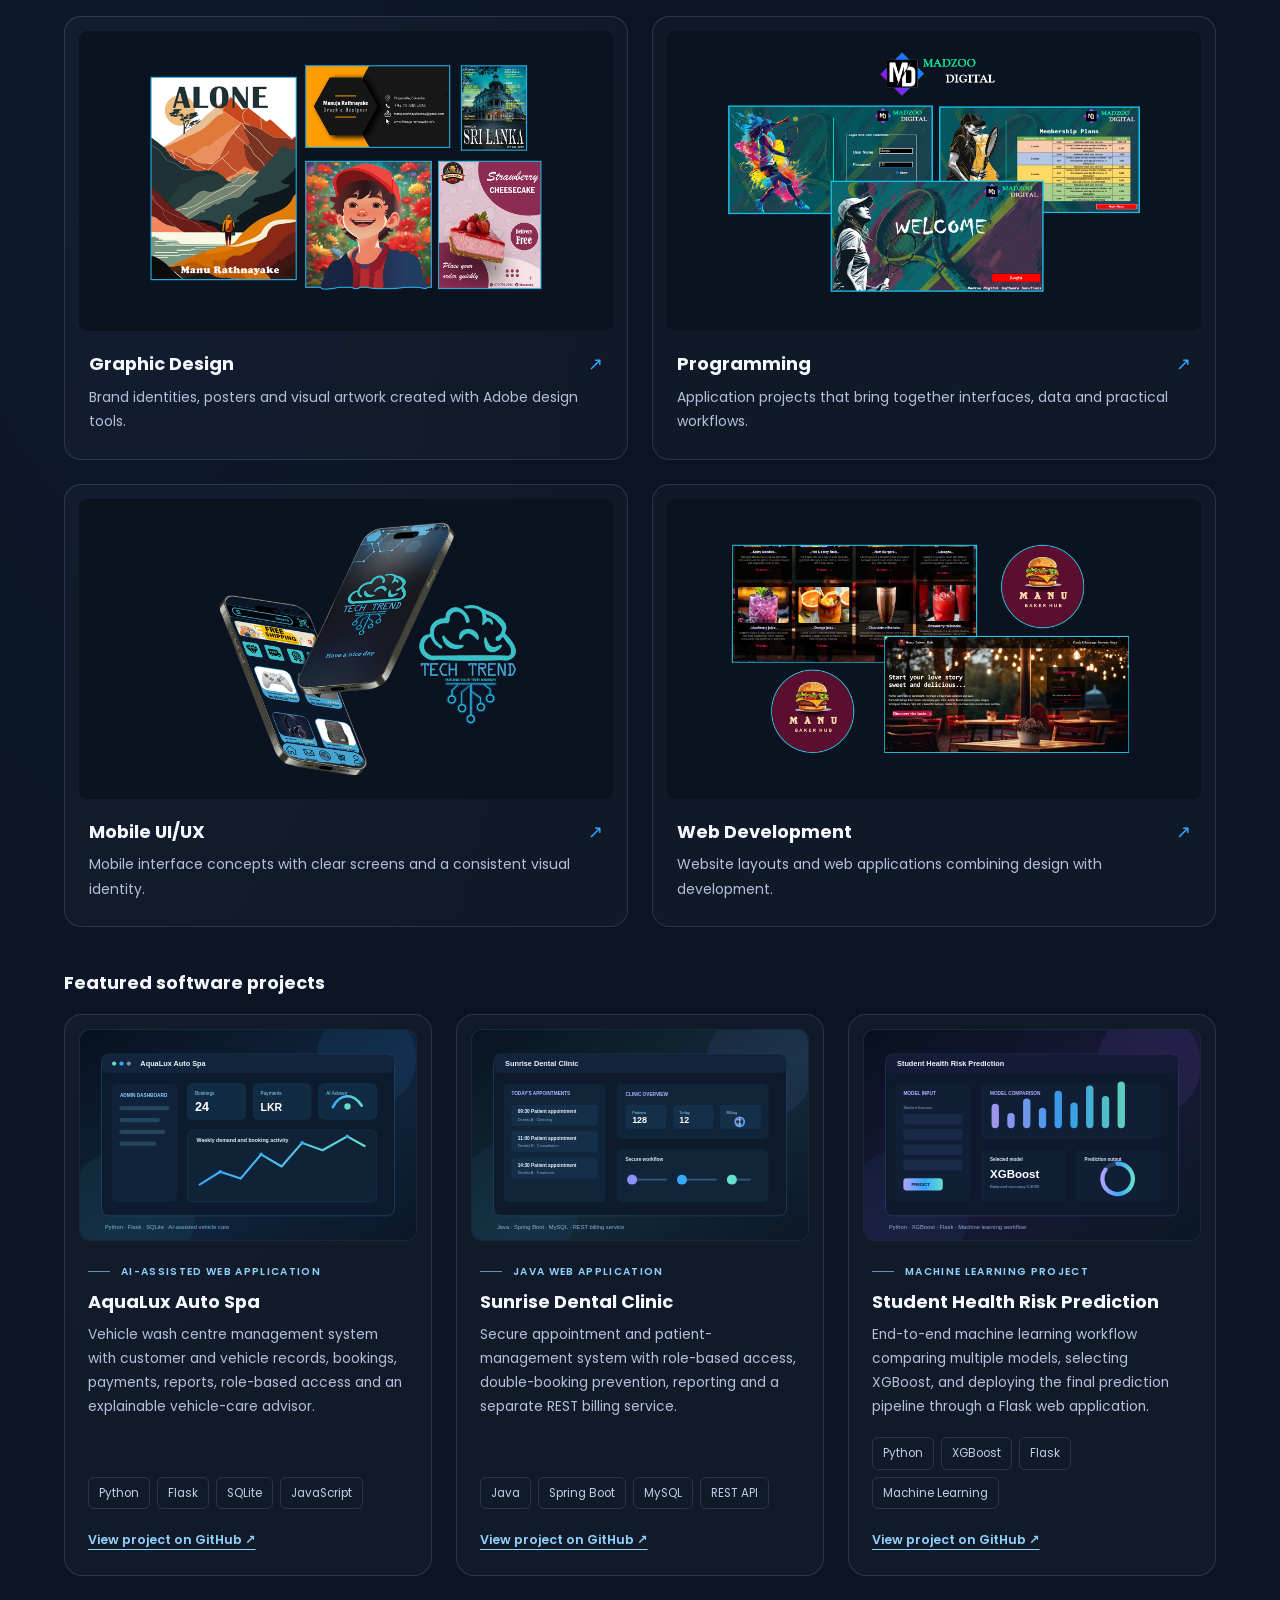
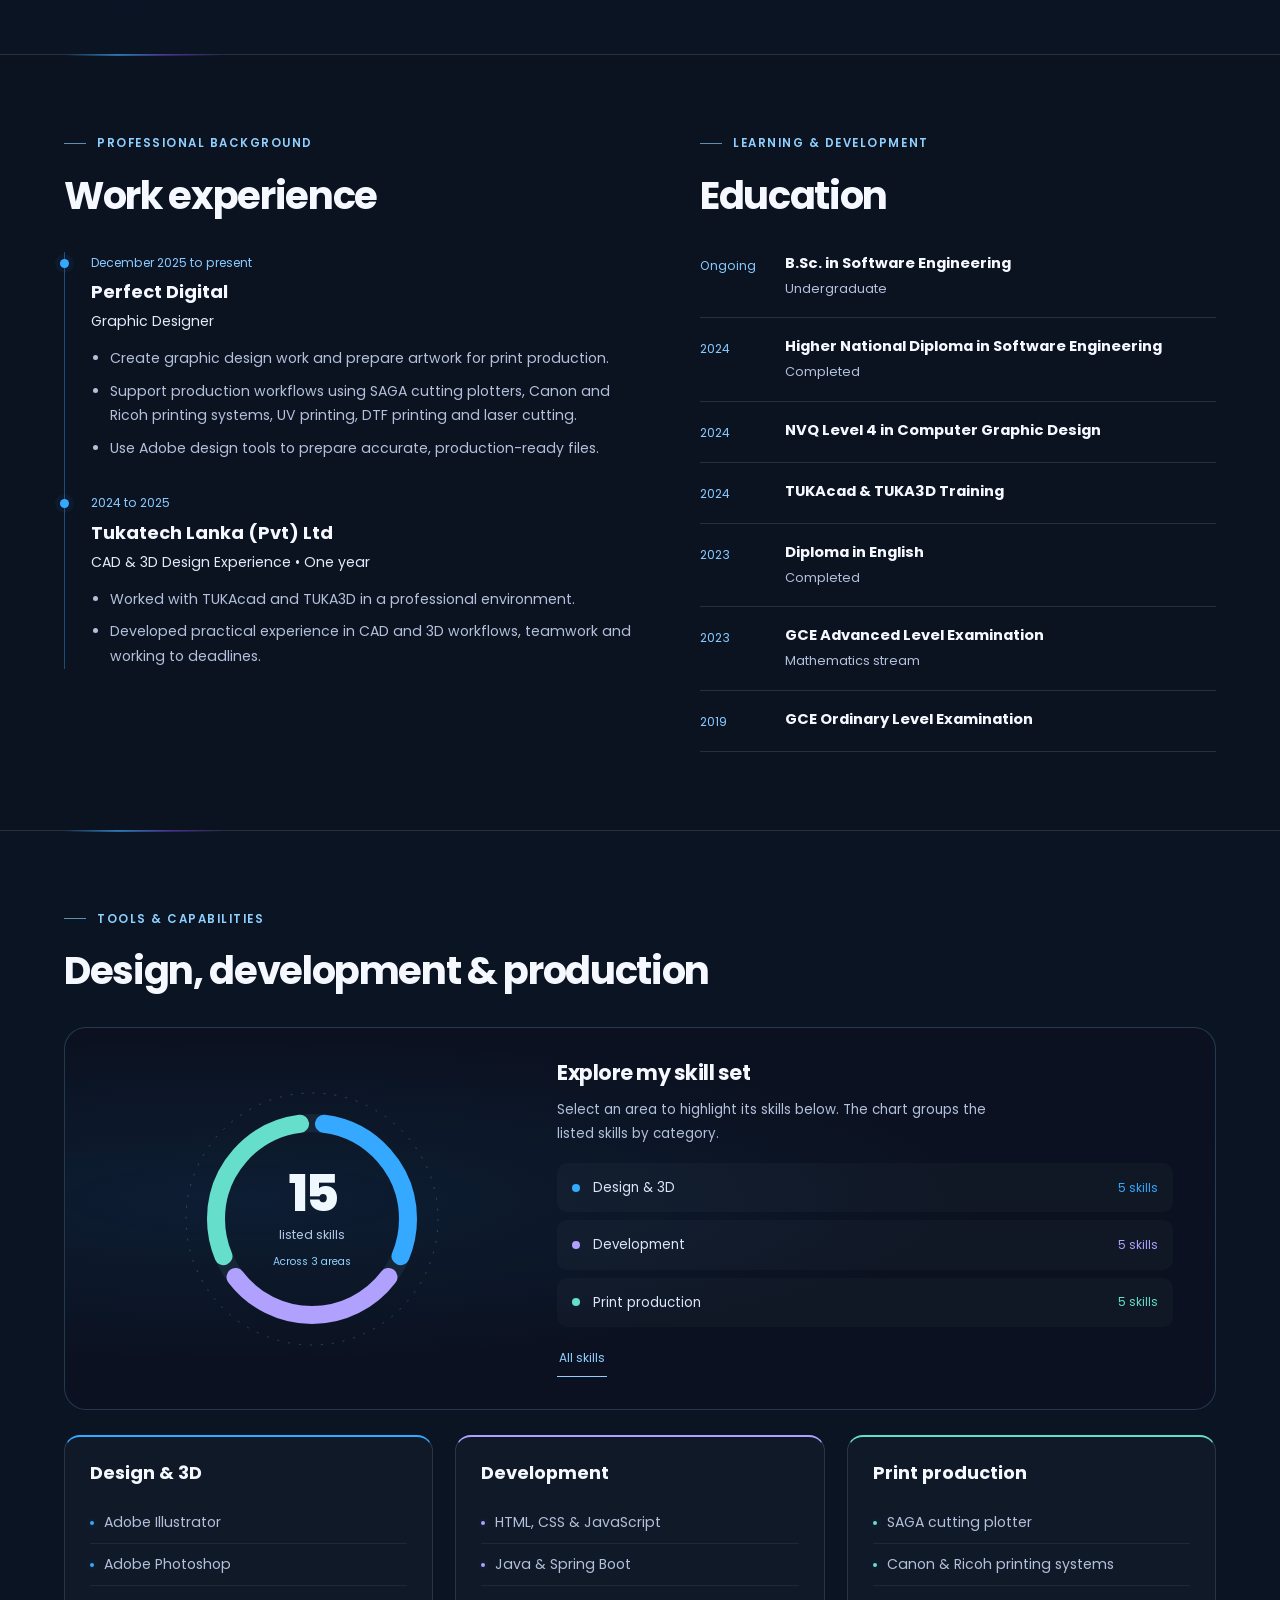
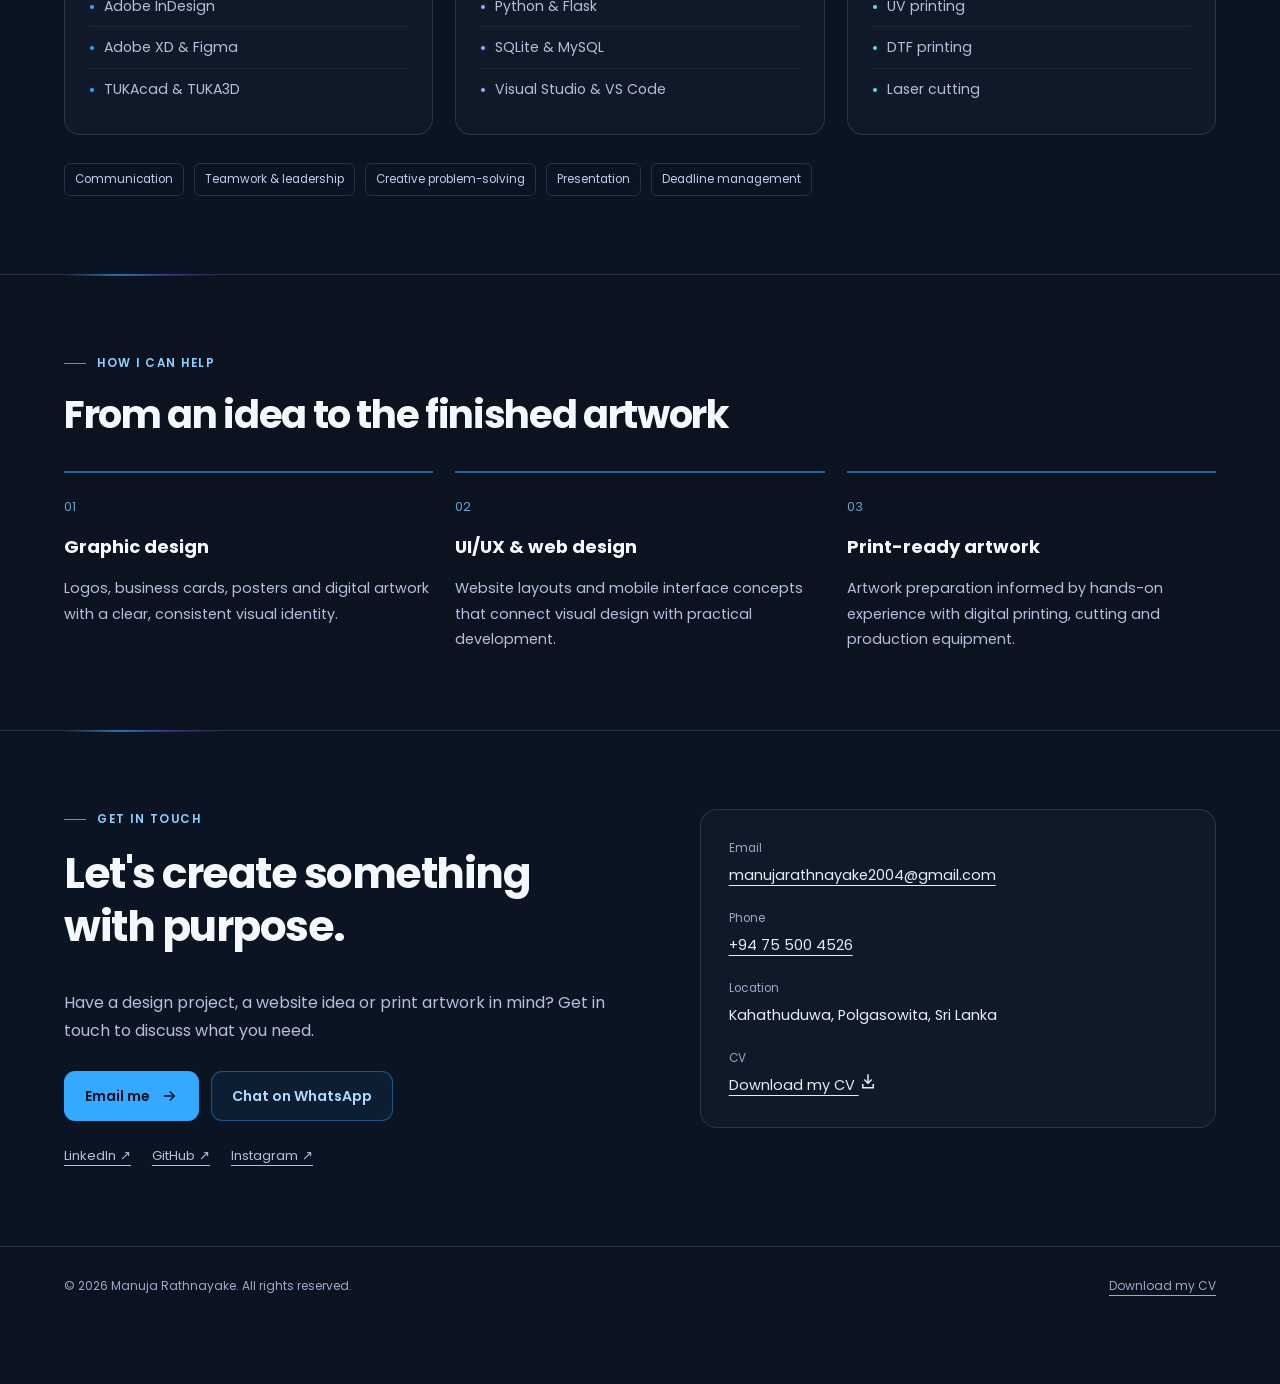
==== commit 6baed282: "Use standalone orange 3D WhatsApp robot" ====
--- a/index.html
+++ b/index.html
@@ -19,140 +19,127 @@
   <link href="https://fonts.googleapis.com/css2?family=Poppins:wght@400;600;800&amp;display=swap" rel="stylesheet">
   <link rel="stylesheet" href="portfolio.css?v=20261106-whatsappbot2">
   <link rel="stylesheet" href="project-showcase.css?v=20261103">
-  <script src="portfolio.js?v=20261107-botlook1" defer></script>
+  <script src="portfolio.js?v=20261107-botonly2" defer></script>
 <style id="mr-wa-assistant-style">
 .mr-wa-assistant{
-  --head-x:0px;--head-y:0px;--head-rot:0deg;
-  --eye-x:0px;--eye-y:0px;--body-rx:0deg;--body-ry:0deg;
-  position:fixed;right:20px;bottom:18px;z-index:80;
-  width:330px;height:118px;display:block;
-  color:#f6fbff;text-decoration:none;font-family:"Poppins",sans-serif;
-  isolation:isolate;perspective:700px;
-  filter:drop-shadow(0 18px 28px rgba(0,0,0,.45));
-}
-.mr-wa-panel{
-  position:absolute;left:0;top:22px;width:260px;height:82px;
-  display:flex;flex-direction:column;justify-content:center;
-  padding:12px 82px 12px 18px;box-sizing:border-box;
-  border:1px solid rgba(79,190,255,.68);border-radius:18px;
-  background:
-    radial-gradient(circle at 86% 18%,rgba(82,118,255,.16),transparent 34%),
-    linear-gradient(115deg,rgba(7,14,27,.99),rgba(11,27,48,.98));
-  box-shadow:
-    inset 0 1px 0 rgba(204,239,255,.08),
-    inset 0 -1px 0 rgba(69,146,219,.08),
-    0 0 20px rgba(53,168,255,.23),
-    0 0 48px rgba(92,86,236,.10);
-  overflow:hidden;transition:border-color .28s ease,box-shadow .28s ease,transform .22s ease;
-}
-.mr-wa-panel::before{
-  content:"";position:absolute;inset:-1px;pointer-events:none;
-  background:linear-gradient(112deg,transparent 18%,rgba(150,226,255,.12) 42%,rgba(139,117,247,.12) 54%,transparent 76%);
-  transform:translateX(-125%);animation:mrWaSweep 5.2s ease-in-out infinite;
-}
-.mr-wa-panel::after{
-  content:"";position:absolute;left:16px;right:52px;bottom:0;height:2px;
-  background:linear-gradient(90deg,transparent,#35a8ff 26%,#8b75f7 74%,transparent);
-  box-shadow:0 0 13px rgba(53,168,255,.78);
-}
-.mr-wa-heading{position:relative;z-index:2;display:flex;align-items:center;gap:9px;font-size:18px;font-weight:800;line-height:1.05;letter-spacing:-.025em;white-space:nowrap}
-.mr-wa-icon{width:28px;height:28px;display:grid;place-items:center;flex:0 0 28px}
-.mr-wa-icon svg{display:block;width:28px!important;height:28px!important;fill:#f4fff9!important;filter:drop-shadow(0 0 8px rgba(101,231,174,.28))}
-.mr-wa-sub{position:relative;z-index:2;margin:4px 0 0 37px;color:#b6c8df;font-size:9px;font-weight:500;line-height:1.2;white-space:nowrap}
-.mr-wa-online{position:relative;z-index:2;margin:6px 0 0 37px;display:flex;align-items:center;gap:5px;color:#8298b5;font-size:7px;font-weight:600;text-transform:uppercase;letter-spacing:.11em}
-.mr-wa-online i{width:5px;height:5px;border-radius:50%;background:#63e7ad;box-shadow:0 0 9px rgba(99,231,173,.9)}
-
-.mr-wa-robot{
-  position:absolute;right:-3px;bottom:-5px;width:122px;height:146px;
-  z-index:5;display:block;transform-origin:52% 88%;
-  animation:mr3dFloat 4.4s ease-in-out infinite;
+  --bot-rx:0deg;
+  --bot-ry:0deg;
+  --bot-x:0px;
+  --bot-y:0px;
+  position:fixed;
+  right:22px;
+  bottom:18px;
+  z-index:90;
+  width:82px;
+  height:150px;
+  display:block;
+  text-decoration:none;
+  cursor:pointer;
+  perspective:700px;
+  transform-style:preserve-3d;
+  filter:drop-shadow(0 14px 18px rgba(0,0,0,.48));
+}
+.mr-wa-robot-only{
+  position:absolute;
+  inset:0;
+  display:block;
+  transform-style:preserve-3d;
+  transform:
+    translate3d(var(--bot-x),var(--bot-y),0)
+    rotateX(var(--bot-rx))
+    rotateY(var(--bot-ry));
+  transition:filter .22s ease;
+  animation:mrBotOnlyFloat 4s ease-in-out infinite;
+  transform-origin:50% 72%;
+}
+.mr-wa-robot-only::before{
+  content:"";
+  position:absolute;
+  left:13%;
+  right:13%;
+  bottom:7px;
+  height:9px;
+  border-radius:50%;
+  background:rgba(255,145,0,.22);
+  filter:blur(8px);
+  transform:scaleX(.85);
+  z-index:-1;
+  animation:mrBotOnlyShadow 4s ease-in-out infinite;
+}
+.mr-wa-robot-image{
+  display:block;
+  width:100%;
+  height:100%;
+  object-fit:contain;
+  user-select:none;
+  -webkit-user-drag:none;
   pointer-events:none;
-}
-.mr3d-model{
-  display:block;width:100%;height:100%;transform-style:preserve-3d;
-  transform:perspective(540px) rotateX(var(--body-rx)) rotateY(var(--body-ry));
-  transition:filter .25s ease;
-}
-.mr-wa-robot svg{display:block;width:100%!important;height:100%!important;overflow:visible;filter:drop-shadow(0 10px 9px rgba(0,0,0,.55))}
-.mr3d-head{
-  transform-box:fill-box;transform-origin:center;
-  transform:translate(var(--head-x),var(--head-y)) rotate(var(--head-rot));
-  transition:filter .2s ease;
-}
-.mr3d-pupils{
-  transform-box:fill-box;transform-origin:center;
-  transform:translate(var(--eye-x),var(--eye-y));
-}
-.mr3d-eye-glow{animation:mr3dBlink 5.8s infinite;transform-box:fill-box;transform-origin:center}
-.mr3d-core{animation:mr3dCore 2.7s ease-in-out infinite}
-.mr3d-antenna-light{animation:mr3dAntenna 2.2s ease-in-out infinite}
-.mr3d-arm-r{transform-box:fill-box;transform-origin:18% 18%}
-.mr3d-glass-shine{opacity:.72;mix-blend-mode:screen}
-.mr3d-ground{animation:mr3dShadow 4.4s ease-in-out infinite}
-
-.mr-wa-assistant.is-curious .mr3d-head{filter:drop-shadow(0 0 7px rgba(92,197,255,.32))}
-.mr-wa-assistant.is-curious .mr3d-eye-glow{filter:drop-shadow(0 0 5px rgba(133,225,255,.9))}
-.mr-wa-assistant:hover .mr-wa-panel,.mr-wa-assistant:focus-visible .mr-wa-panel{
-  border-color:rgba(145,231,255,.98);
-  box-shadow:inset 0 1px 0 rgba(204,239,255,.1),0 0 28px rgba(53,168,255,.37),0 0 54px rgba(139,117,247,.15);
-  transform:translateY(-2px);
-}
-.mr-wa-assistant:hover .mr3d-arm-r,.mr-wa-assistant:focus-visible .mr3d-arm-r{animation:mr3dWave .92s ease-in-out 2}
-.mr-wa-assistant:hover .mr3d-model,.mr-wa-assistant:focus-visible .mr3d-model{filter:brightness(1.08)}
-.mr-wa-assistant.is-greeting .mr3d-model{animation:mr3dHello .6s cubic-bezier(.2,.75,.2,1)}
-.mr-wa-assistant:focus-visible{outline:2px solid #91e7ff;outline-offset:7px;border-radius:20px}
-
-@keyframes mrWaSweep{
-  0%,58%{transform:translateX(-125%)}
-  78%,100%{transform:translateX(125%)}
-}
-@keyframes mr3dFloat{
-  0%,100%{transform:translateY(0)}
-  50%{transform:translateY(-5px)}
-}
-@keyframes mr3dShadow{
-  0%,100%{transform:scaleX(1);opacity:.24}
-  50%{transform:scaleX(.84);opacity:.13}
-}
-@keyframes mr3dBlink{
-  0%,43%,47%,100%{transform:scaleY(1)}
-  45%{transform:scaleY(.10)}
-}
-@keyframes mr3dCore{
-  0%,100%{filter:drop-shadow(0 0 2px rgba(53,168,255,.42))}
-  50%{filter:drop-shadow(0 0 10px rgba(145,231,255,.96))}
-}
-@keyframes mr3dAntenna{
-  0%,100%{filter:drop-shadow(0 0 2px rgba(145,231,255,.45))}
-  50%{filter:drop-shadow(0 0 9px rgba(145,231,255,1))}
-}
-@keyframes mr3dWave{
-  0%,100%{transform:rotate(0deg)}
-  35%{transform:rotate(-24deg)}
-  65%{transform:rotate(12deg)}
-}
-@keyframes mr3dHello{
-  0%,100%{transform:perspective(540px) rotateX(var(--body-rx)) rotateY(var(--body-ry)) scale(1)}
-  45%{transform:perspective(540px) rotateX(var(--body-rx)) rotateY(var(--body-ry)) scale(1.07)}
+  filter:
+    drop-shadow(0 0 5px rgba(255,150,30,.18))
+    drop-shadow(0 0 13px rgba(255,118,0,.10));
+  transition:filter .22s ease,transform .22s ease;
+}
+.mr-wa-assistant:hover .mr-wa-robot-image,
+.mr-wa-assistant:focus-visible .mr-wa-robot-image{
+  filter:
+    drop-shadow(0 0 7px rgba(255,186,65,.42))
+    drop-shadow(0 0 20px rgba(255,111,0,.24));
+  transform:scale(1.035);
+}
+.mr-wa-assistant.is-near .mr-wa-robot-image{
+  filter:
+    drop-shadow(0 0 7px rgba(255,183,61,.34))
+    drop-shadow(0 0 18px rgba(255,111,0,.18));
+}
+.mr-wa-assistant.is-tapped .mr-wa-robot-only{
+  animation:mrBotTap .44s cubic-bezier(.18,.8,.25,1);
+}
+.mr-wa-assistant:focus-visible{
+  outline:2px solid #ff9f24;
+  outline-offset:7px;
+  border-radius:22px;
+}
+@keyframes mrBotOnlyFloat{
+  0%,100%{margin-top:0}
+  50%{margin-top:-5px}
+}
+@keyframes mrBotOnlyShadow{
+  0%,100%{opacity:.25;transform:scaleX(.88)}
+  50%{opacity:.14;transform:scaleX(.72)}
+}
+@keyframes mrBotTap{
+  0%{transform:translate3d(var(--bot-x),var(--bot-y),0) rotateX(var(--bot-rx)) rotateY(var(--bot-ry)) scale(1)}
+  45%{transform:translate3d(var(--bot-x),calc(var(--bot-y) - 5px),0) rotateX(var(--bot-rx)) rotateY(var(--bot-ry)) scale(1.08)}
+  100%{transform:translate3d(var(--bot-x),var(--bot-y),0) rotateX(var(--bot-rx)) rotateY(var(--bot-ry)) scale(1)}
 }
 @media(max-width:680px){
-  .mr-wa-assistant{right:9px;bottom:10px;width:260px;height:94px}
-  .mr-wa-panel{left:0;top:18px;width:210px;height:66px;padding:9px 61px 9px 13px;border-radius:15px}
-  .mr-wa-heading{gap:7px;font-size:15px}
-  .mr-wa-icon,.mr-wa-icon svg{width:23px!important;height:23px!important}
-  .mr-wa-icon{flex-basis:23px}
-  .mr-wa-sub{margin-left:30px;margin-top:3px;font-size:7.7px}
-  .mr-wa-online{margin-left:30px;margin-top:4px;font-size:5.8px}
-  .mr-wa-robot{right:-2px;bottom:-4px;width:94px;height:113px}
-}
-@media(max-width:360px){
-  .mr-wa-assistant{right:6px;bottom:8px;transform:scale(.92);transform-origin:right bottom}
+  .mr-wa-assistant{
+    right:12px;
+    bottom:12px;
+    width:68px;
+    height:125px;
+  }
+}
+@media(max-width:380px){
+  .mr-wa-assistant{
+    right:8px;
+    bottom:9px;
+    width:62px;
+    height:114px;
+  }
 }
 @media(prefers-reduced-motion:reduce){
-  .mr-wa-panel::before,.mr-wa-robot,.mr3d-eye-glow,.mr3d-core,.mr3d-antenna-light,.mr3d-ground{animation:none!important}
-  .mr3d-model,.mr3d-head,.mr3d-pupils{transform:none!important}
-}
-@media print{.mr-wa-assistant{display:none!important}}
+  .mr-wa-robot-only,
+  .mr-wa-robot-only::before{
+    animation:none!important;
+  }
+  .mr-wa-robot-only{
+    transform:none!important;
+  }
+}
+@media print{
+  .mr-wa-assistant{display:none!important}
+}
 </style>
 </head>
 <body>
@@ -372,129 +359,8 @@
   </div>
 </footer>
 <a class="mr-wa-assistant" href="https://wa.me/94755004526" target="_blank" rel="noopener noreferrer" aria-label="Chat with Manuja on WhatsApp">
-  <span class="mr-wa-panel">
-    <span class="mr-wa-heading">
-      <span class="mr-wa-icon" aria-hidden="true">
-        <svg viewBox="0 0 32 32"><path d="M16 3.2A12.8 12.8 0 0 0 5.01 22.56L3.2 28.8l6.39-1.68A12.8 12.8 0 1 0 16 3.2Zm0 23.2c-2.03 0-3.94-.59-5.55-1.61l-.4-.25-3.79.99 1.01-3.69-.26-.41A10.4 10.4 0 1 1 16 26.4Zm5.7-7.78c-.31-.16-1.84-.91-2.13-1.01-.28-.11-.49-.16-.7.15-.21.31-.81 1.01-1 1.21-.18.21-.36.23-.68.08-.31-.16-1.31-.49-2.5-1.54-.92-.82-1.54-1.84-1.72-2.15-.18-.31-.02-.48.14-.64.14-.14.31-.36.47-.55.15-.18.2-.31.31-.52.1-.21.05-.39-.03-.55-.08-.15-.7-1.68-.96-2.3-.25-.61-.51-.53-.7-.54h-.6c-.21 0-.55.08-.84.39-.28.31-1.09 1.06-1.09 2.59 0 1.52 1.11 2.99 1.27 3.2.15.21 2.19 3.35 5.31 4.69.74.32 1.32.51 1.77.65.74.24 1.42.2 1.96.12.6-.09 1.84-.75 2.1-1.47.26-.72.26-1.34.18-1.47-.08-.13-.29-.21-.6-.36Z"/></svg>
-      </span>
-      <span>Need Help?</span>
-    </span>
-    <span class="mr-wa-sub">Chat with me on WhatsApp</span>
-    <span class="mr-wa-online"><i></i> Online</span>
-  </span>
-
-  <span class="mr-wa-robot" aria-hidden="true">
-    <span class="mr3d-model">
-      <svg viewBox="0 0 130 156">
-        <defs>
-          <radialGradient id="mr3dHeadShell" cx=".34" cy=".18" r=".92">
-            <stop offset="0" stop-color="#3a516e"/>
-            <stop offset=".23" stop-color="#18283e"/>
-            <stop offset=".62" stop-color="#09121f"/>
-            <stop offset="1" stop-color="#02060b"/>
-          </radialGradient>
-          <radialGradient id="mr3dTorsoShell" cx=".32" cy=".18" r=".94">
-            <stop offset="0" stop-color="#344964"/>
-            <stop offset=".28" stop-color="#15253b"/>
-            <stop offset=".7" stop-color="#07101c"/>
-            <stop offset="1" stop-color="#02050a"/>
-          </radialGradient>
-          <linearGradient id="mr3dMetalEdge" x1="0" y1="0" x2="1" y2="1">
-            <stop offset="0" stop-color="#c4f4ff"/>
-            <stop offset=".18" stop-color="#61c8ff"/>
-            <stop offset=".48" stop-color="#2473c8"/>
-            <stop offset=".72" stop-color="#735de0"/>
-            <stop offset="1" stop-color="#b48cff"/>
-          </linearGradient>
-          <radialGradient id="mr3dVisor" cx=".5" cy=".18" r=".9">
-            <stop offset="0" stop-color="#172840"/>
-            <stop offset=".38" stop-color="#07111f"/>
-            <stop offset="1" stop-color="#010307"/>
-          </radialGradient>
-          <radialGradient id="mr3dEye" cx=".35" cy=".28" r=".78">
-            <stop offset="0" stop-color="#e5fbff"/>
-            <stop offset=".26" stop-color="#91e7ff"/>
-            <stop offset=".64" stop-color="#35a8ff"/>
-            <stop offset="1" stop-color="#5365e8"/>
-          </radialGradient>
-          <radialGradient id="mr3dCore" cx=".35" cy=".25" r=".8">
-            <stop offset="0" stop-color="#f0fdff"/>
-            <stop offset=".27" stop-color="#8be9ff"/>
-            <stop offset=".65" stop-color="#35a8ff"/>
-            <stop offset="1" stop-color="#815ff1"/>
-          </radialGradient>
-          <linearGradient id="mr3dLimb" x1="0" y1="0" x2="1" y2="1">
-            <stop offset="0" stop-color="#243a54"/>
-            <stop offset=".45" stop-color="#0b1626"/>
-            <stop offset="1" stop-color="#02060c"/>
-          </linearGradient>
-          <linearGradient id="mr3dGlass" x1="0" y1="0" x2="1" y2="1">
-            <stop offset="0" stop-color="#ffffff" stop-opacity=".5"/>
-            <stop offset=".34" stop-color="#bcefff" stop-opacity=".12"/>
-            <stop offset="1" stop-color="#ffffff" stop-opacity="0"/>
-          </linearGradient>
-          <filter id="mr3dBlur" x="-80%" y="-80%" width="260%" height="260%">
-            <feGaussianBlur stdDeviation="4.5"/>
-          </filter>
-          <filter id="mr3dSoftShadow" x="-60%" y="-60%" width="220%" height="220%">
-            <feDropShadow dx="0" dy="5" stdDeviation="4" flood-color="#000000" flood-opacity=".65"/>
-          </filter>
-        </defs>
-
-        <ellipse class="mr3d-ground" cx="66" cy="148" rx="37" ry="5" fill="#35a8ff" opacity=".23" filter="url(#mr3dBlur)"/>
-
-        <g class="mr3d-body" filter="url(#mr3dSoftShadow)">
-          <g class="mr3d-leg-l">
-            <path d="M50 115 38 135 47 143 60 119Z" fill="url(#mr3dLimb)" stroke="url(#mr3dMetalEdge)" stroke-width="1.7"/>
-            <path d="M33 140h22l2.5 8H29Z" fill="#050b14" stroke="#496acb" stroke-width="1.4"/>
-            <path d="M35 141h15" stroke="#9eeaff" stroke-width="1" opacity=".55"/>
-          </g>
-          <g class="mr3d-leg-r">
-            <path d="m80 115 12 20-9 8-13-24Z" fill="url(#mr3dLimb)" stroke="url(#mr3dMetalEdge)" stroke-width="1.7"/>
-            <path d="M97 140H75l-2.5 8H101Z" fill="#050b14" stroke="#7b66e0" stroke-width="1.4"/>
-            <path d="M80 141h15" stroke="#b6a1ff" stroke-width="1" opacity=".55"/>
-          </g>
-
-          <path d="M43 78c5-7 13-10 23-10s18 3 23 10l-2 34c-4 8-12 12-21 12s-17-4-21-12Z" fill="url(#mr3dTorsoShell)" stroke="url(#mr3dMetalEdge)" stroke-width="2"/>
-          <path d="M49 82c5-4 10-5 17-5s12 1 17 5l-2 23c-3 6-8 9-15 9s-12-3-15-9Z" fill="#050b14" stroke="#284268" stroke-width="1.4"/>
-          <path class="mr3d-glass-shine" d="M49 80c9-8 24-7 32 1l-3 6c-9-5-19-6-28-1Z" fill="url(#mr3dGlass)"/>
-          <circle cx="66" cy="97" r="14" fill="#35a8ff" opacity=".12" filter="url(#mr3dBlur)"/>
-          <circle cx="66" cy="97" r="9.5" fill="#071426" stroke="#406a9c" stroke-width="1.2"/>
-          <path class="mr3d-core" d="m66 88 7.2 9-7.2 9-7.2-9Z" fill="url(#mr3dCore)"/>
-          <path d="M60 86h12" stroke="#d6f8ff" stroke-width="1" opacity=".42"/>
-
-          <g class="mr3d-arm-l">
-            <path d="M44 80 28 91l4 21 9-3-2-14 12-8Z" fill="url(#mr3dLimb)" stroke="url(#mr3dMetalEdge)" stroke-width="1.7"/>
-            <circle cx="34" cy="111" r="5.4" fill="#081320" stroke="#35a8ff" stroke-width="1.4"/>
-          </g>
-          <g class="mr3d-arm-r">
-            <path d="m88 80 15 10-3 21-9-3 2-14-12-7Z" fill="url(#mr3dLimb)" stroke="url(#mr3dMetalEdge)" stroke-width="1.7"/>
-            <circle cx="98" cy="110" r="5.4" fill="#081320" stroke="#8b75f7" stroke-width="1.4"/>
-          </g>
-        </g>
-
-        <g class="mr3d-head" filter="url(#mr3dSoftShadow)">
-          <path d="M66 22V13" stroke="#7fdcff" stroke-width="2.2" stroke-linecap="round"/>
-          <circle class="mr3d-antenna-light" cx="66" cy="10" r="3.5" fill="#9aeaff"/>
-          <path d="M43 30 31 19l-8 7 12 16M89 30l12-11 8 7-12 16" fill="url(#mr3dHeadShell)" stroke="url(#mr3dMetalEdge)" stroke-width="1.8"/>
-          <rect x="23" y="26" width="86" height="59" rx="25" fill="url(#mr3dHeadShell)" stroke="url(#mr3dMetalEdge)" stroke-width="2.2"/>
-          <rect x="31" y="34" width="70" height="42" rx="19" fill="url(#mr3dVisor)" stroke="#2c466a" stroke-width="1.3"/>
-          <path class="mr3d-glass-shine" d="M34 39c16-12 44-11 62 1-3 3-5 6-7 9-15-7-32-7-49 1Z" fill="url(#mr3dGlass)"/>
-          <g class="mr3d-eye-glow">
-            <ellipse cx="48" cy="54" rx="8.5" ry="6.3" fill="#04101c" stroke="#264b70" stroke-width="1"/>
-            <ellipse cx="84" cy="54" rx="8.5" ry="6.3" fill="#04101c" stroke="#264b70" stroke-width="1"/>
-            <g class="mr3d-pupils">
-              <circle cx="48" cy="54" r="4.1" fill="url(#mr3dEye)"/>
-              <circle cx="84" cy="54" r="4.1" fill="url(#mr3dEye)"/>
-              <circle cx="46.8" cy="52.7" r="1.15" fill="#fff" opacity=".9"/>
-              <circle cx="82.8" cy="52.7" r="1.15" fill="#fff" opacity=".9"/>
-            </g>
-          </g>
-          <path d="M57 66c5.7 3.8 12.3 3.8 18 0" fill="none" stroke="#8b75f7" stroke-width="2.2" stroke-linecap="round"/>
-          <circle cx="34" cy="39" r="2.1" fill="#e2f9ff" opacity=".72"/>
-        </g>
-      </svg>
-    </span>
+  <span class="mr-wa-robot-only" aria-hidden="true">
+    <img class="mr-wa-robot-image" src="assets/whatsapp/manuja-orange-3d-bot.png?v=20261107bot2" alt="" width="370" height="675" decoding="async">
   </span>
 </a>
 </body>
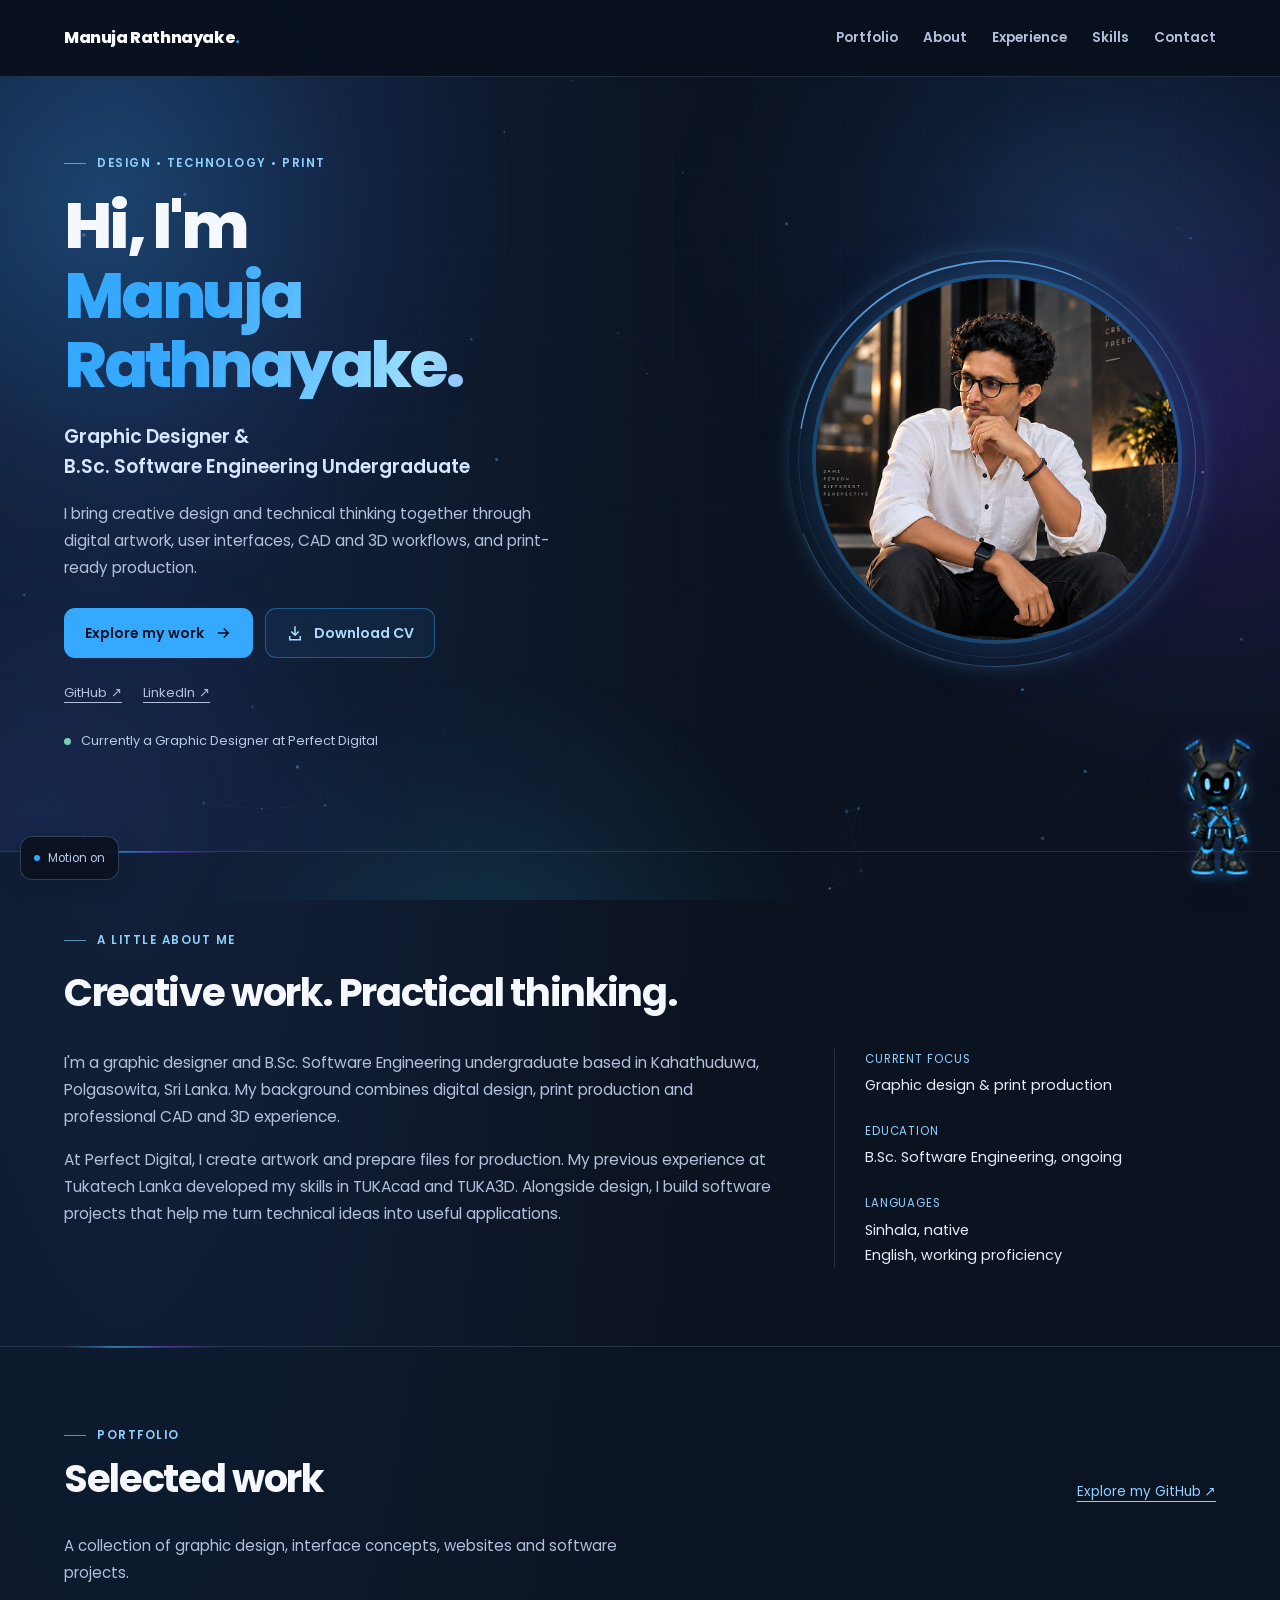
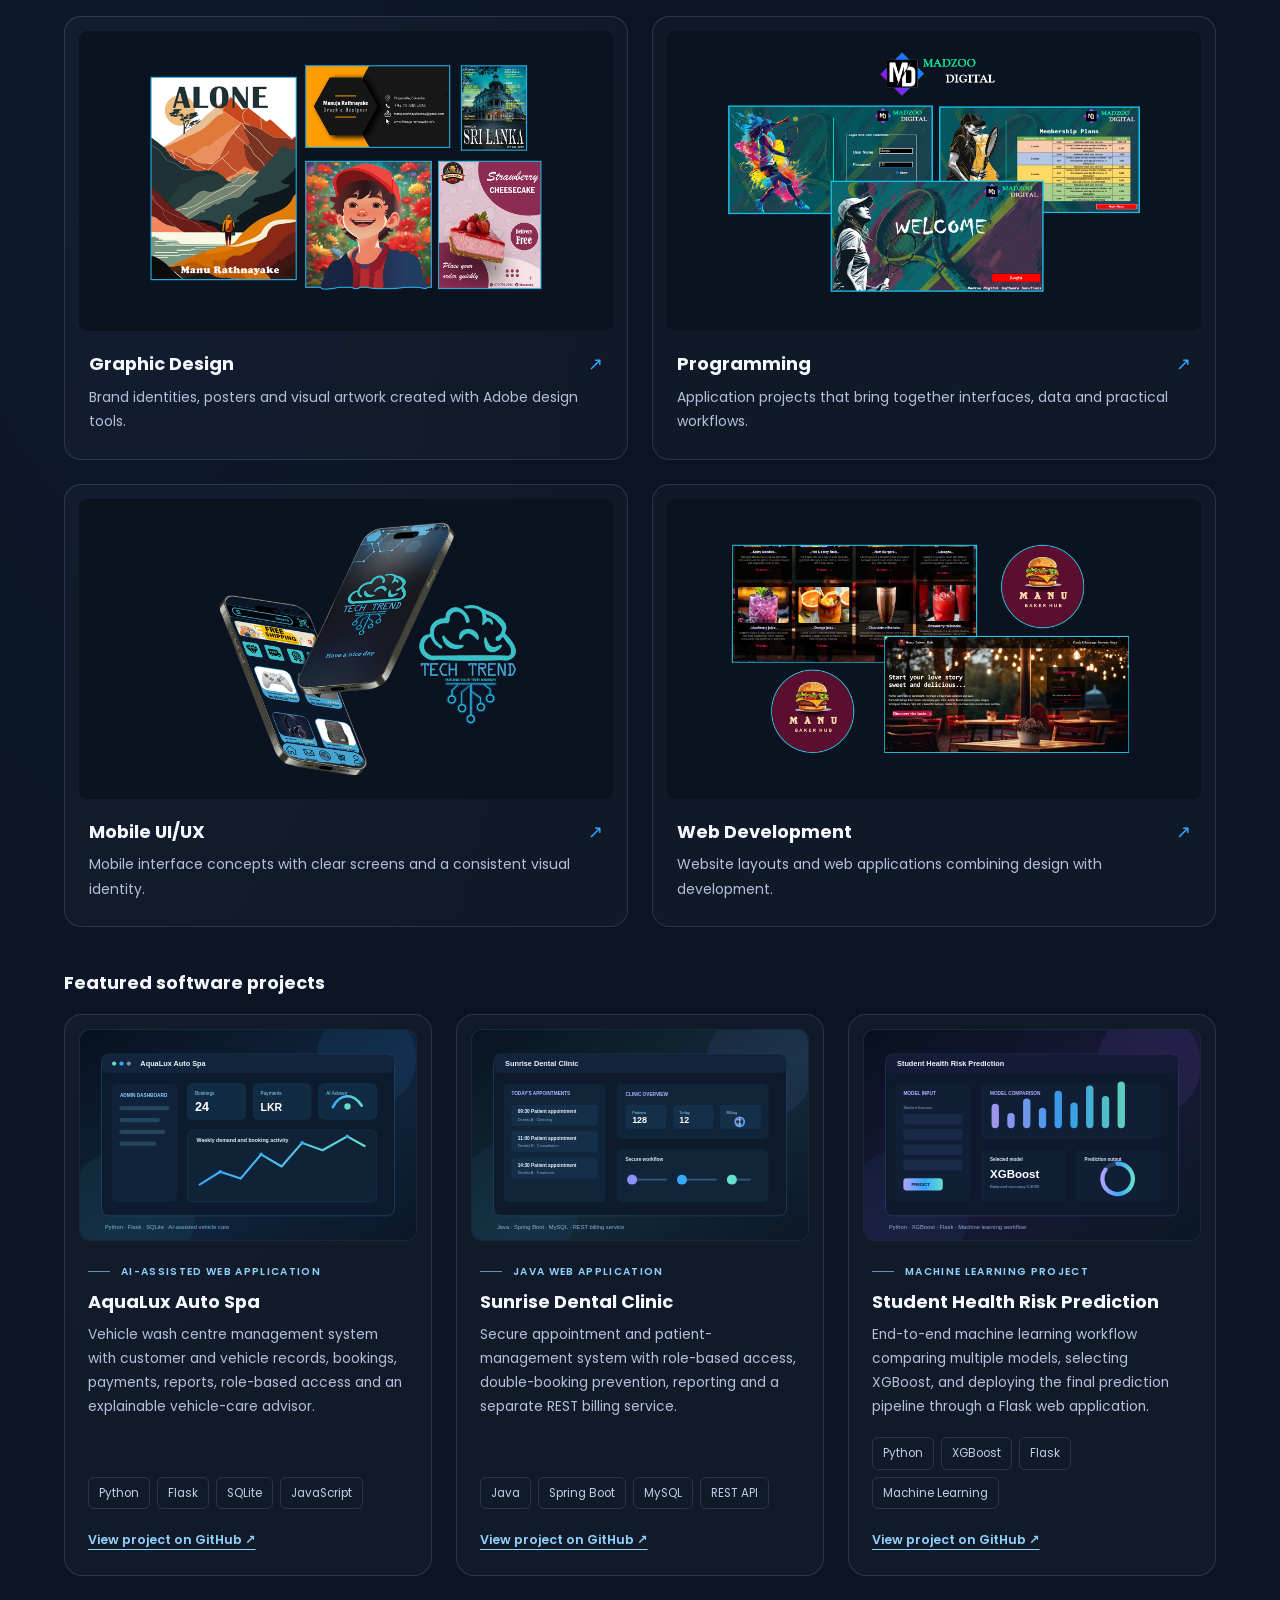
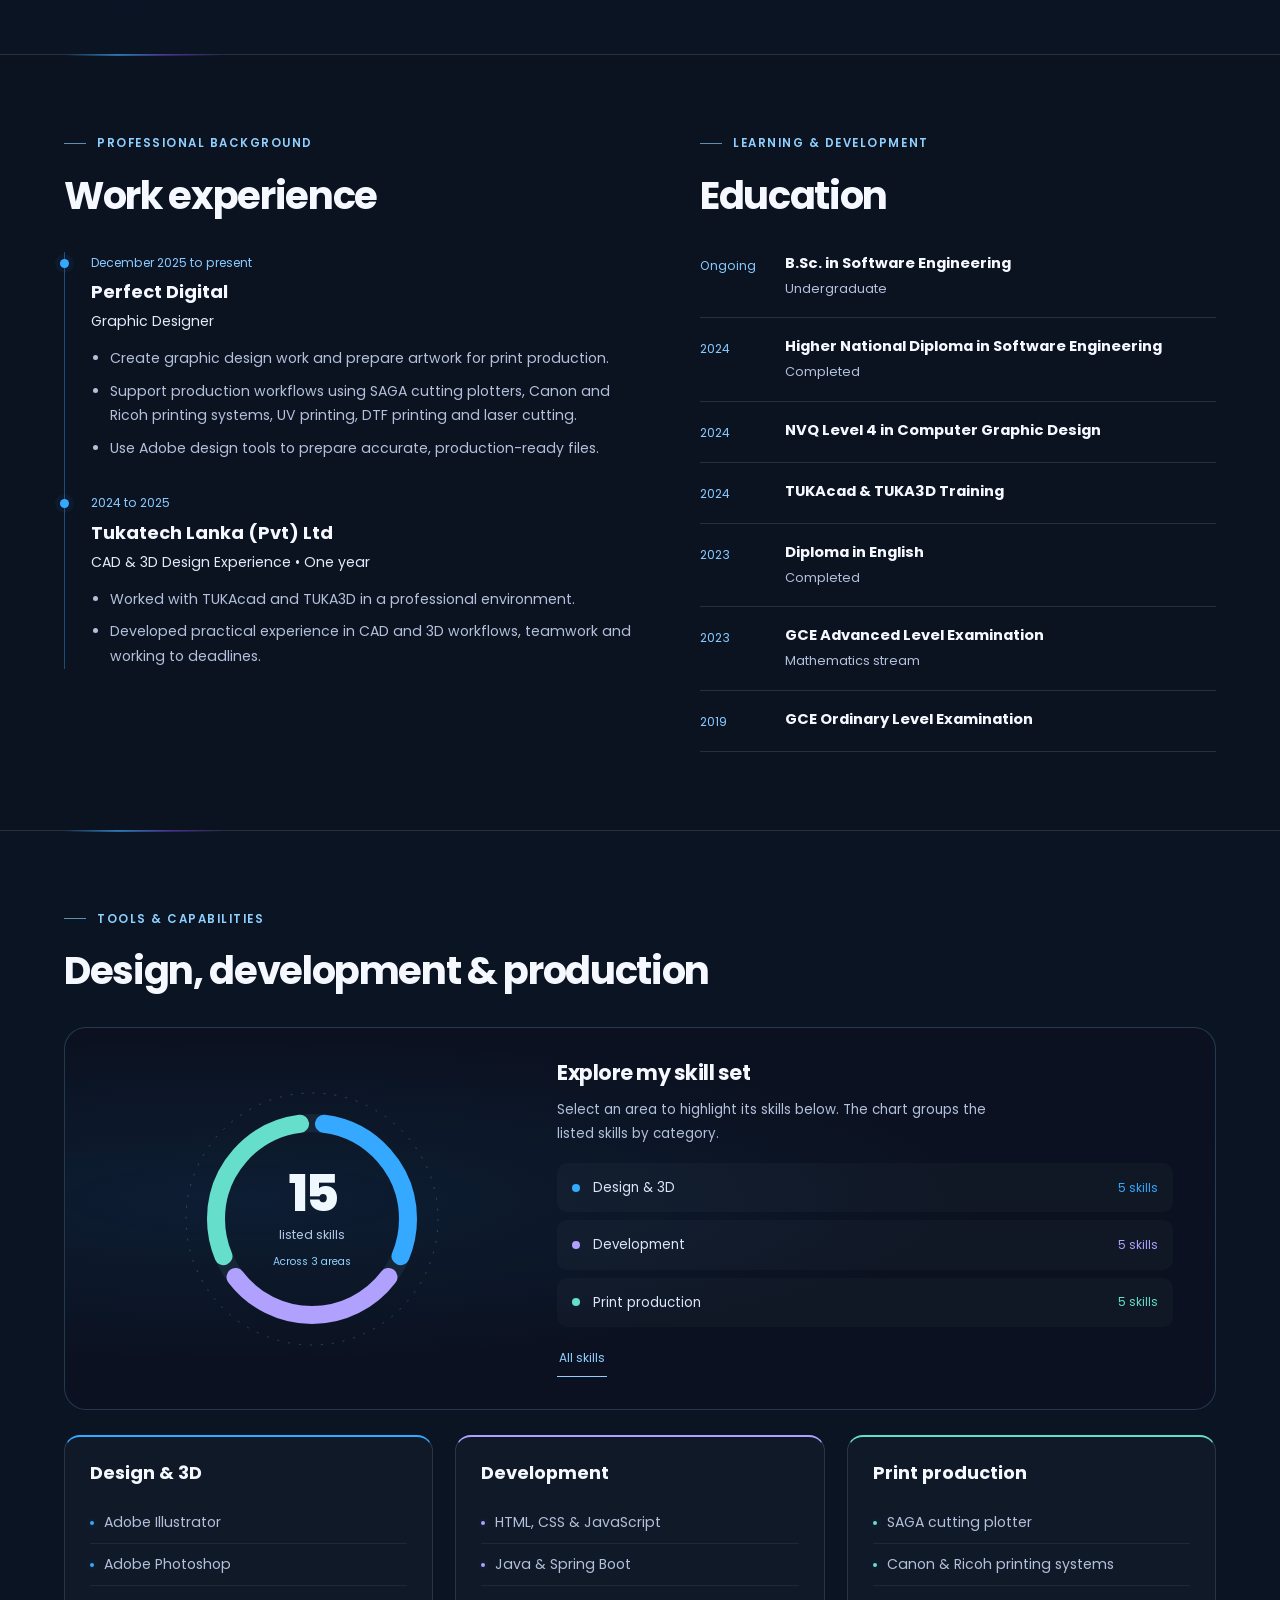
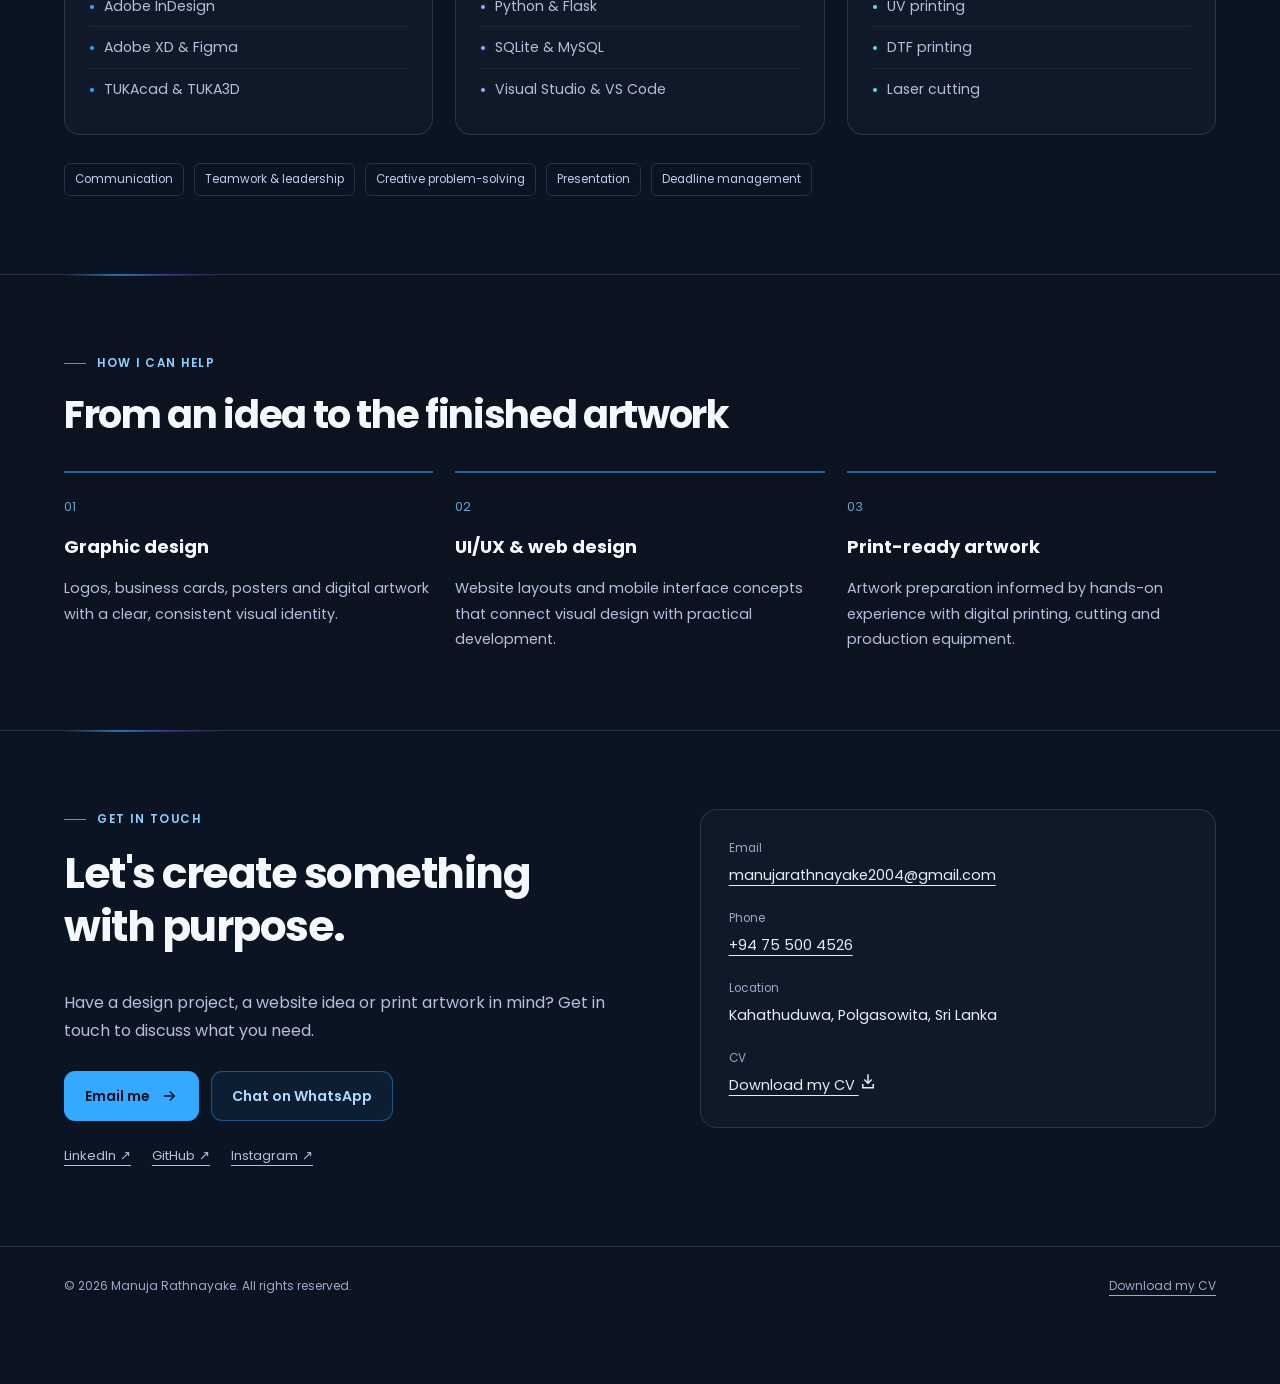
==== commit e6a531c2: "Match WhatsApp robot colors to portfolio theme" ====
--- a/index.html
+++ b/index.html
@@ -60,7 +60,7 @@
   bottom:7px;
   height:9px;
   border-radius:50%;
-  background:rgba(255,145,0,.22);
+  background:rgba(62,180,255,.24);
   filter:blur(8px);
   transform:scaleX(.85);
   z-index:-1;
@@ -75,27 +75,30 @@
   -webkit-user-drag:none;
   pointer-events:none;
   filter:
-    drop-shadow(0 0 5px rgba(255,150,30,.18))
-    drop-shadow(0 0 13px rgba(255,118,0,.10));
+    hue-rotate(172deg) saturate(1.22) brightness(1.03)
+    drop-shadow(0 0 5px rgba(72,186,255,.22))
+    drop-shadow(0 0 14px rgba(91,108,255,.14));
   transition:filter .22s ease,transform .22s ease;
 }
 .mr-wa-assistant:hover .mr-wa-robot-image,
 .mr-wa-assistant:focus-visible .mr-wa-robot-image{
   filter:
-    drop-shadow(0 0 7px rgba(255,186,65,.42))
-    drop-shadow(0 0 20px rgba(255,111,0,.24));
+    hue-rotate(172deg) saturate(1.28) brightness(1.06)
+    drop-shadow(0 0 8px rgba(103,216,255,.46))
+    drop-shadow(0 0 22px rgba(126,104,255,.25));
   transform:scale(1.035);
 }
 .mr-wa-assistant.is-near .mr-wa-robot-image{
   filter:
-    drop-shadow(0 0 7px rgba(255,183,61,.34))
-    drop-shadow(0 0 18px rgba(255,111,0,.18));
+    hue-rotate(172deg) saturate(1.25) brightness(1.04)
+    drop-shadow(0 0 7px rgba(92,207,255,.37))
+    drop-shadow(0 0 18px rgba(111,102,255,.20));
 }
 .mr-wa-assistant.is-tapped .mr-wa-robot-only{
   animation:mrBotTap .44s cubic-bezier(.18,.8,.25,1);
 }
 .mr-wa-assistant:focus-visible{
-  outline:2px solid #ff9f24;
+  outline:2px solid #69d8ff;
   outline-offset:7px;
   border-radius:22px;
 }
@@ -360,7 +363,7 @@
 </footer>
 <a class="mr-wa-assistant" href="https://wa.me/94755004526" target="_blank" rel="noopener noreferrer" aria-label="Chat with Manuja on WhatsApp">
   <span class="mr-wa-robot-only" aria-hidden="true">
-    <img class="mr-wa-robot-image" src="assets/whatsapp/manuja-orange-3d-bot.png?v=20261107bot2" alt="" width="370" height="675" decoding="async">
+    <img class="mr-wa-robot-image" src="assets/whatsapp/manuja-orange-3d-bot.png?v=20261107-bluebot1" alt="" width="370" height="675" decoding="async">
   </span>
 </a>
 </body>
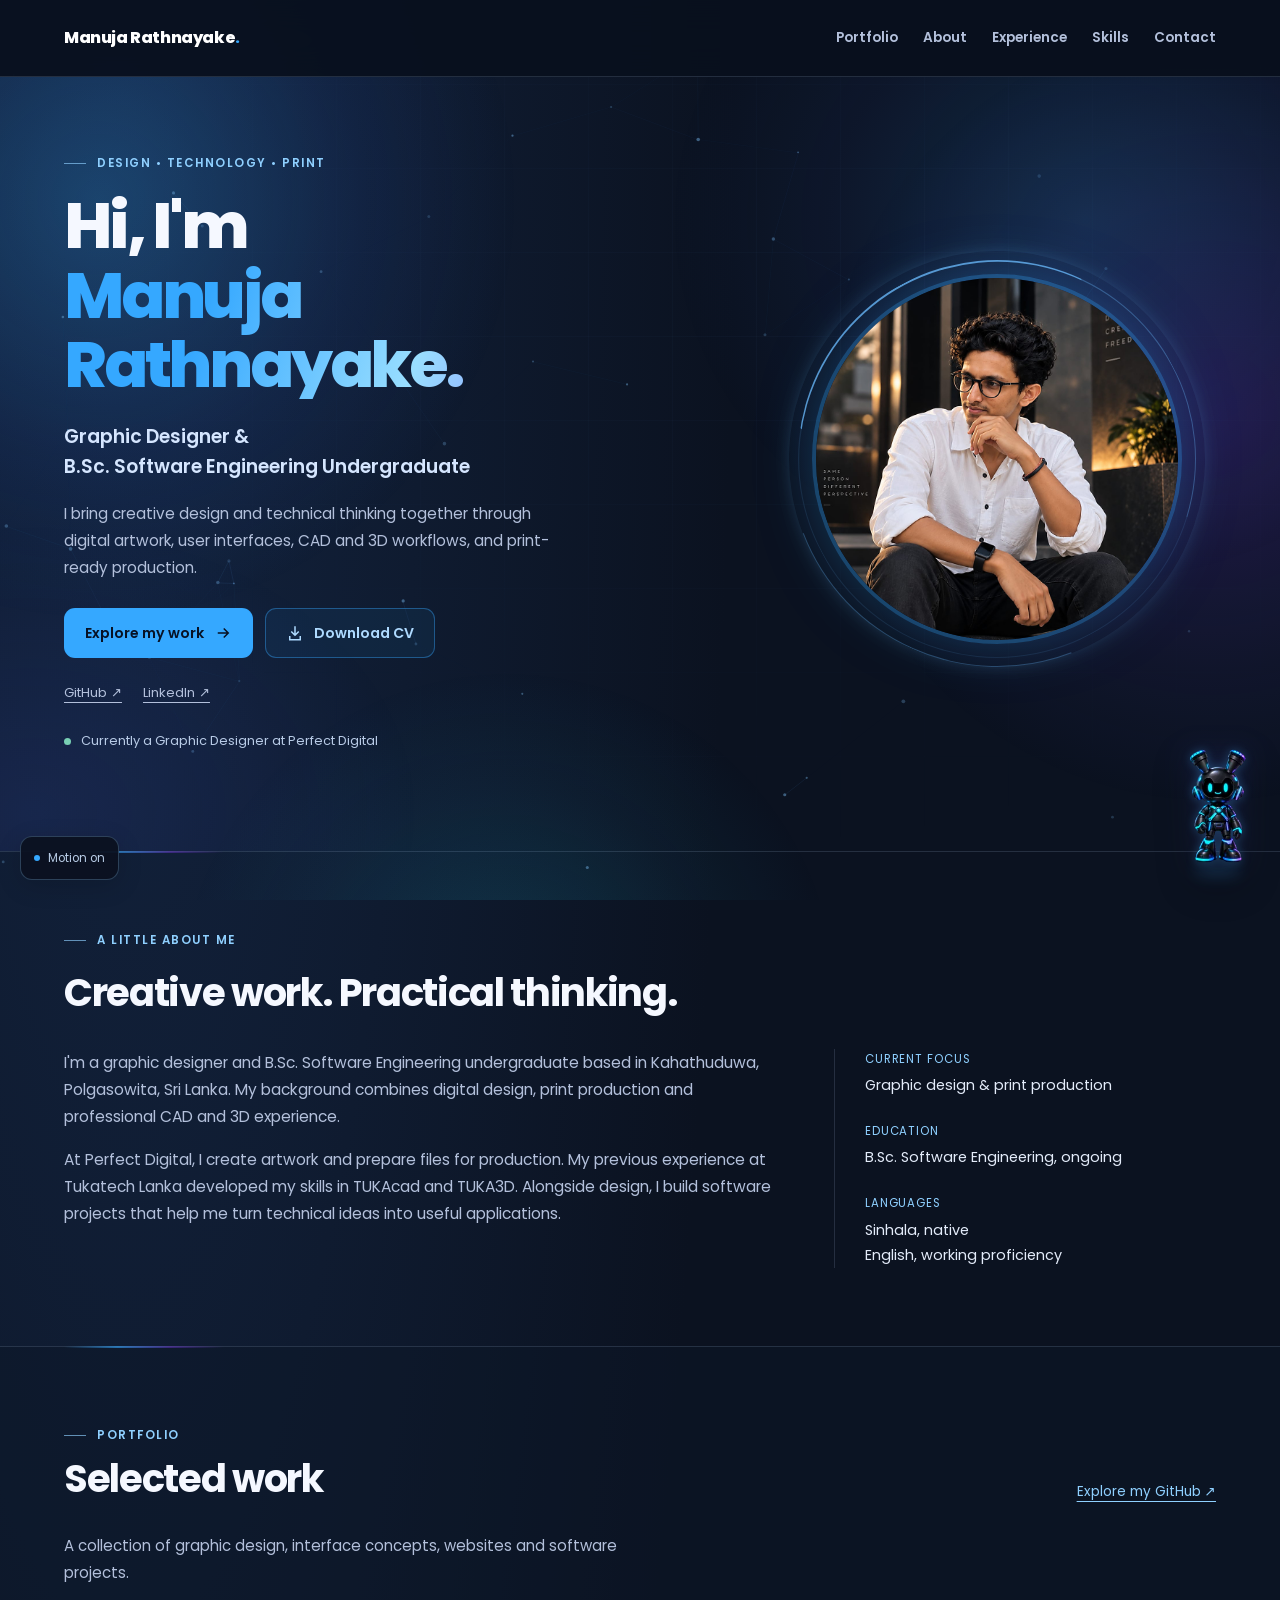
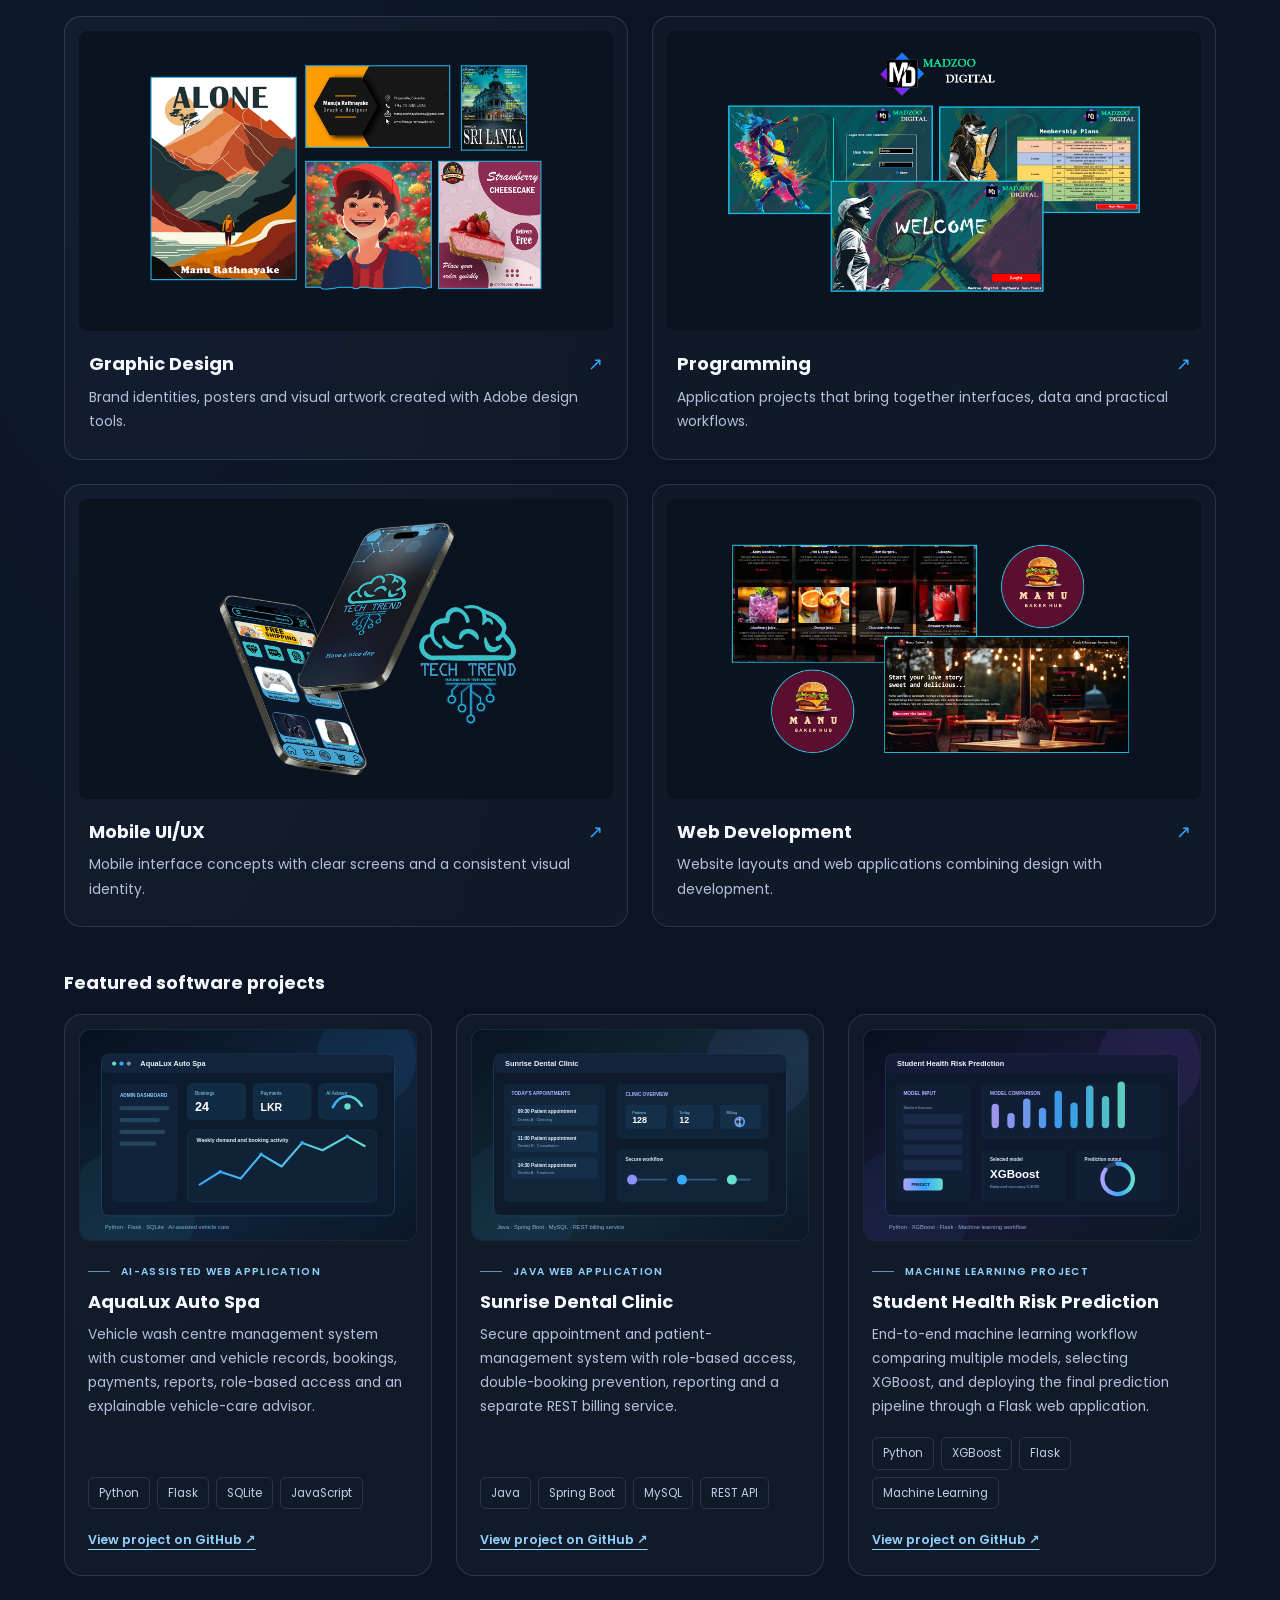
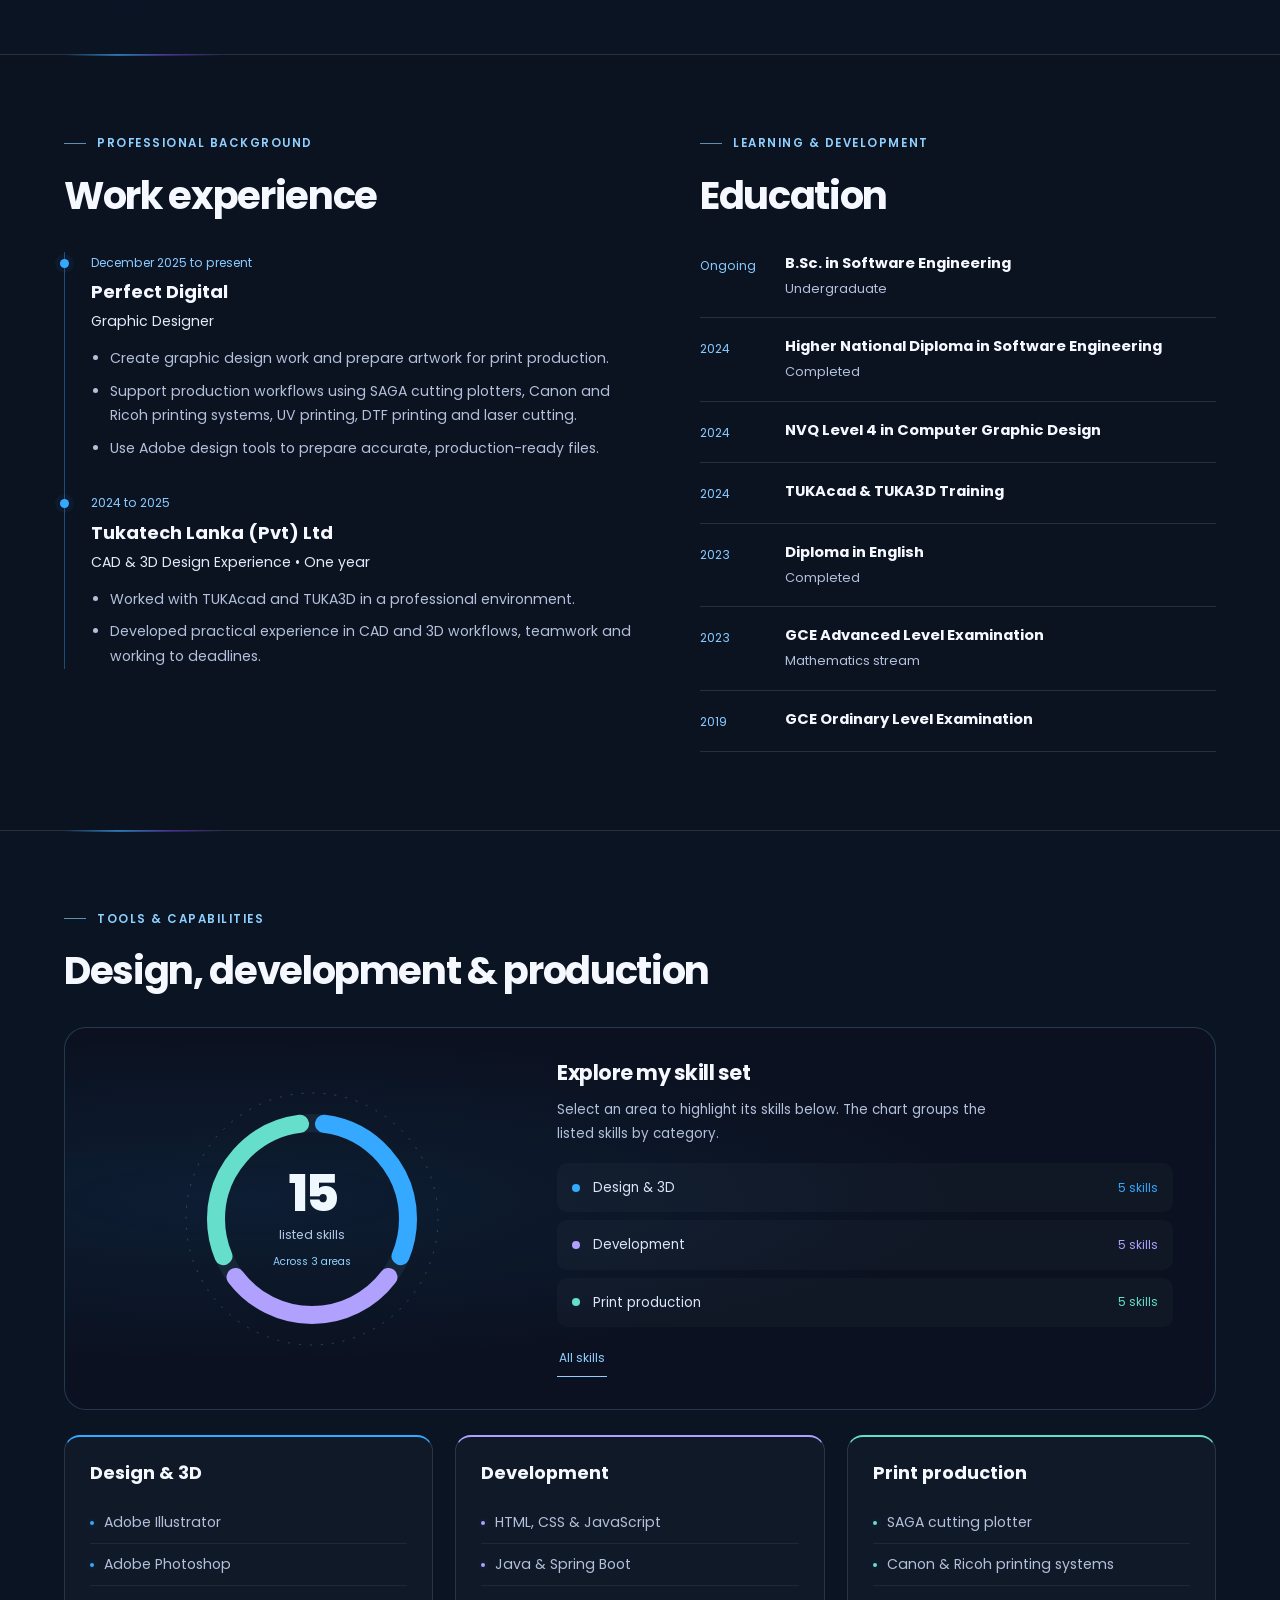
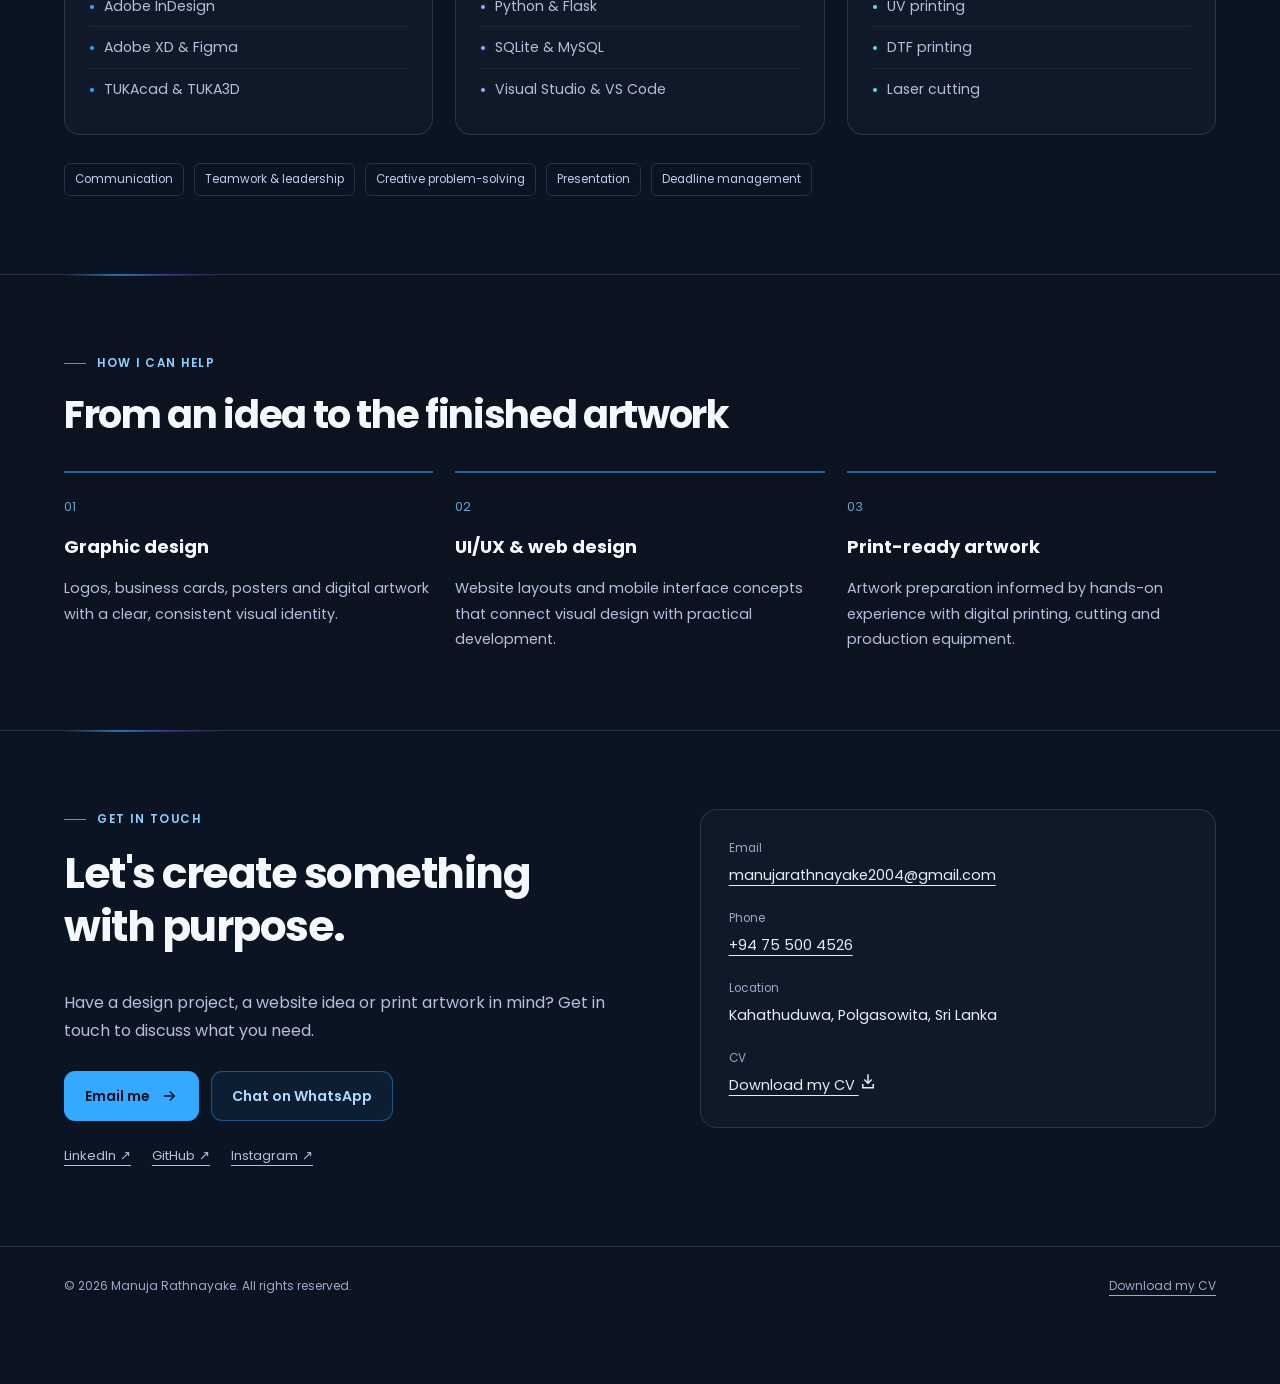
==== commit f5bc01fb: "Replace orange WhatsApp bot with blue portfolio-themed bot" ====
--- a/index.html
+++ b/index.html
@@ -75,22 +75,21 @@
   -webkit-user-drag:none;
   pointer-events:none;
   filter:
-    hue-rotate(172deg) saturate(1.22) brightness(1.03)
-    drop-shadow(0 0 5px rgba(72,186,255,.22))
-    drop-shadow(0 0 14px rgba(91,108,255,.14));
+    drop-shadow(0 0 5px rgba(72,186,255,.26))
+    drop-shadow(0 0 14px rgba(91,108,255,.18));
   transition:filter .22s ease,transform .22s ease;
 }
 .mr-wa-assistant:hover .mr-wa-robot-image,
 .mr-wa-assistant:focus-visible .mr-wa-robot-image{
   filter:
-    hue-rotate(172deg) saturate(1.28) brightness(1.06)
+    brightness(1.06)
     drop-shadow(0 0 8px rgba(103,216,255,.46))
     drop-shadow(0 0 22px rgba(126,104,255,.25));
   transform:scale(1.035);
 }
 .mr-wa-assistant.is-near .mr-wa-robot-image{
   filter:
-    hue-rotate(172deg) saturate(1.25) brightness(1.04)
+    brightness(1.04)
     drop-shadow(0 0 7px rgba(92,207,255,.37))
     drop-shadow(0 0 18px rgba(111,102,255,.20));
 }
@@ -363,7 +362,7 @@
 </footer>
 <a class="mr-wa-assistant" href="https://wa.me/94755004526" target="_blank" rel="noopener noreferrer" aria-label="Chat with Manuja on WhatsApp">
   <span class="mr-wa-robot-only" aria-hidden="true">
-    <img class="mr-wa-robot-image" src="assets/whatsapp/manuja-orange-3d-bot.png?v=20261107-bluebot1" alt="" width="370" height="675" decoding="async">
+    <img class="mr-wa-robot-image" src="[data-uri]" alt="" width="370" height="675" decoding="async">
   </span>
 </a>
 </body>
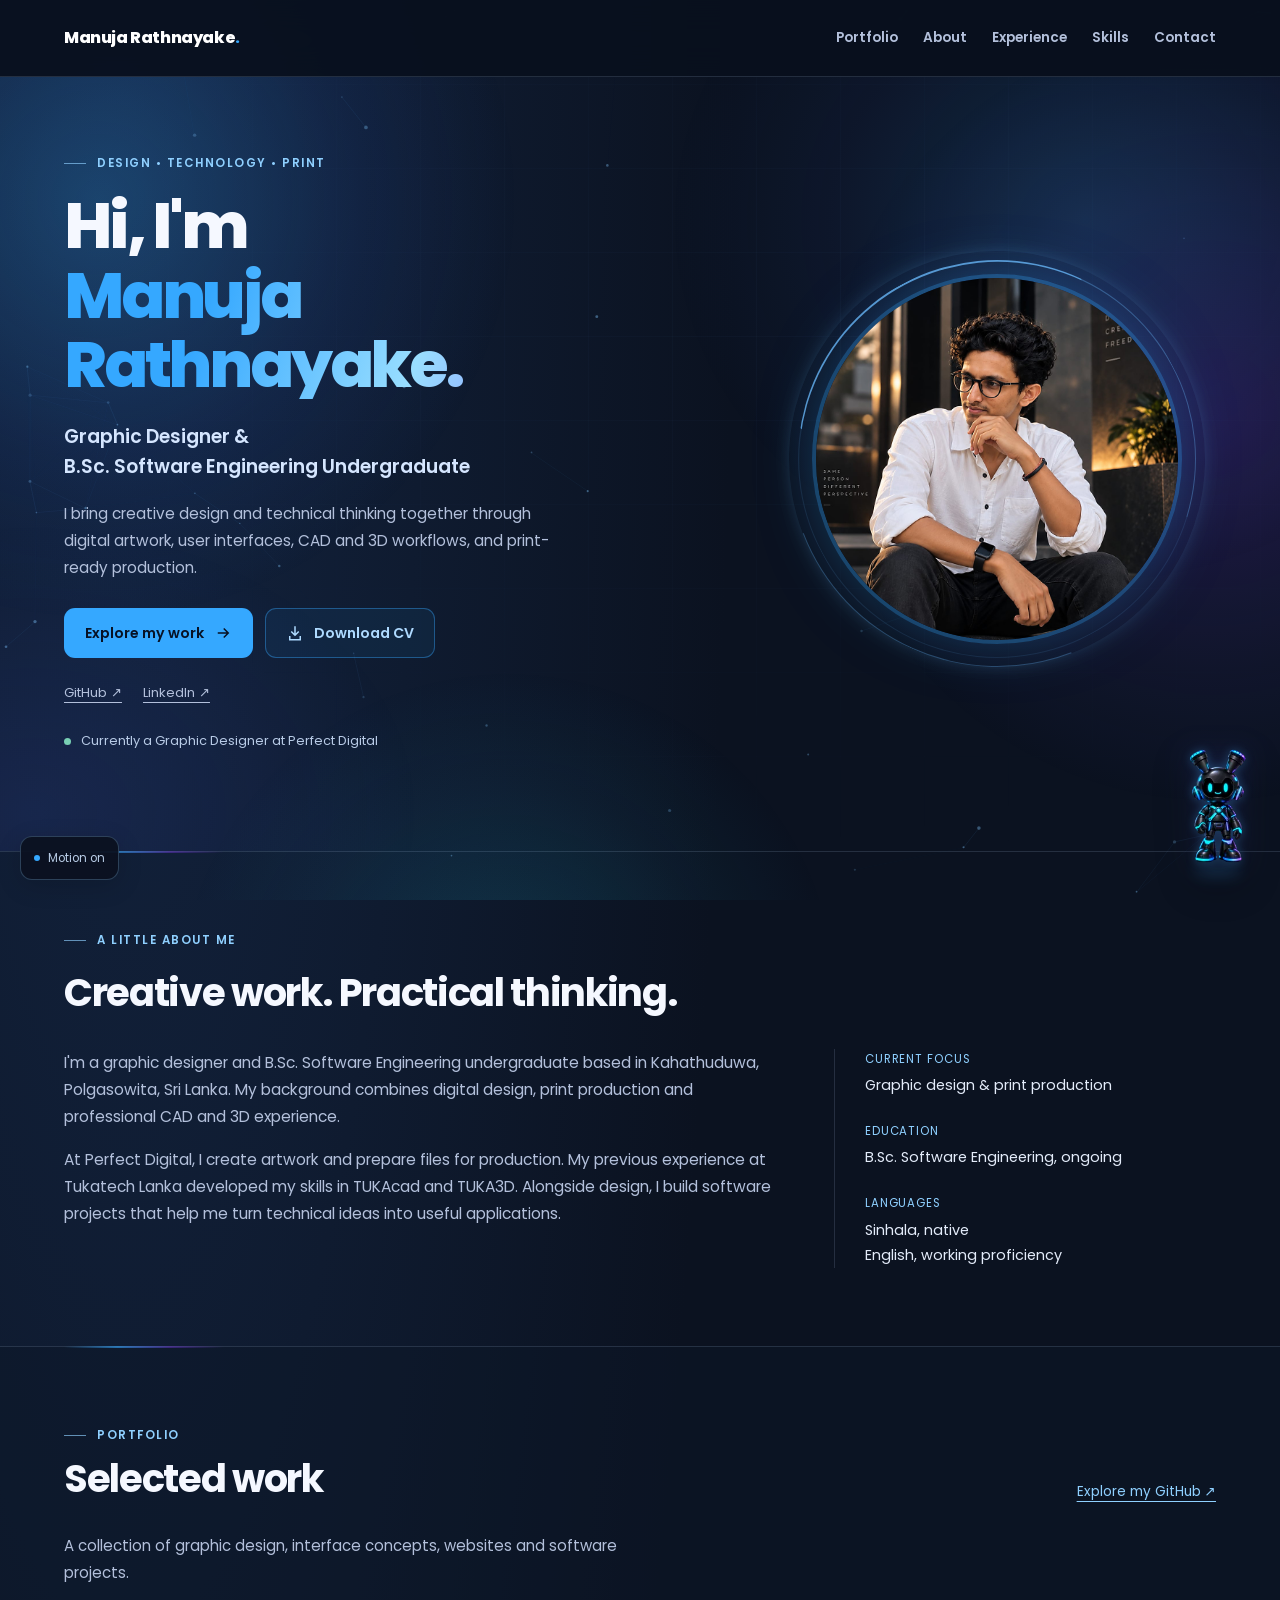
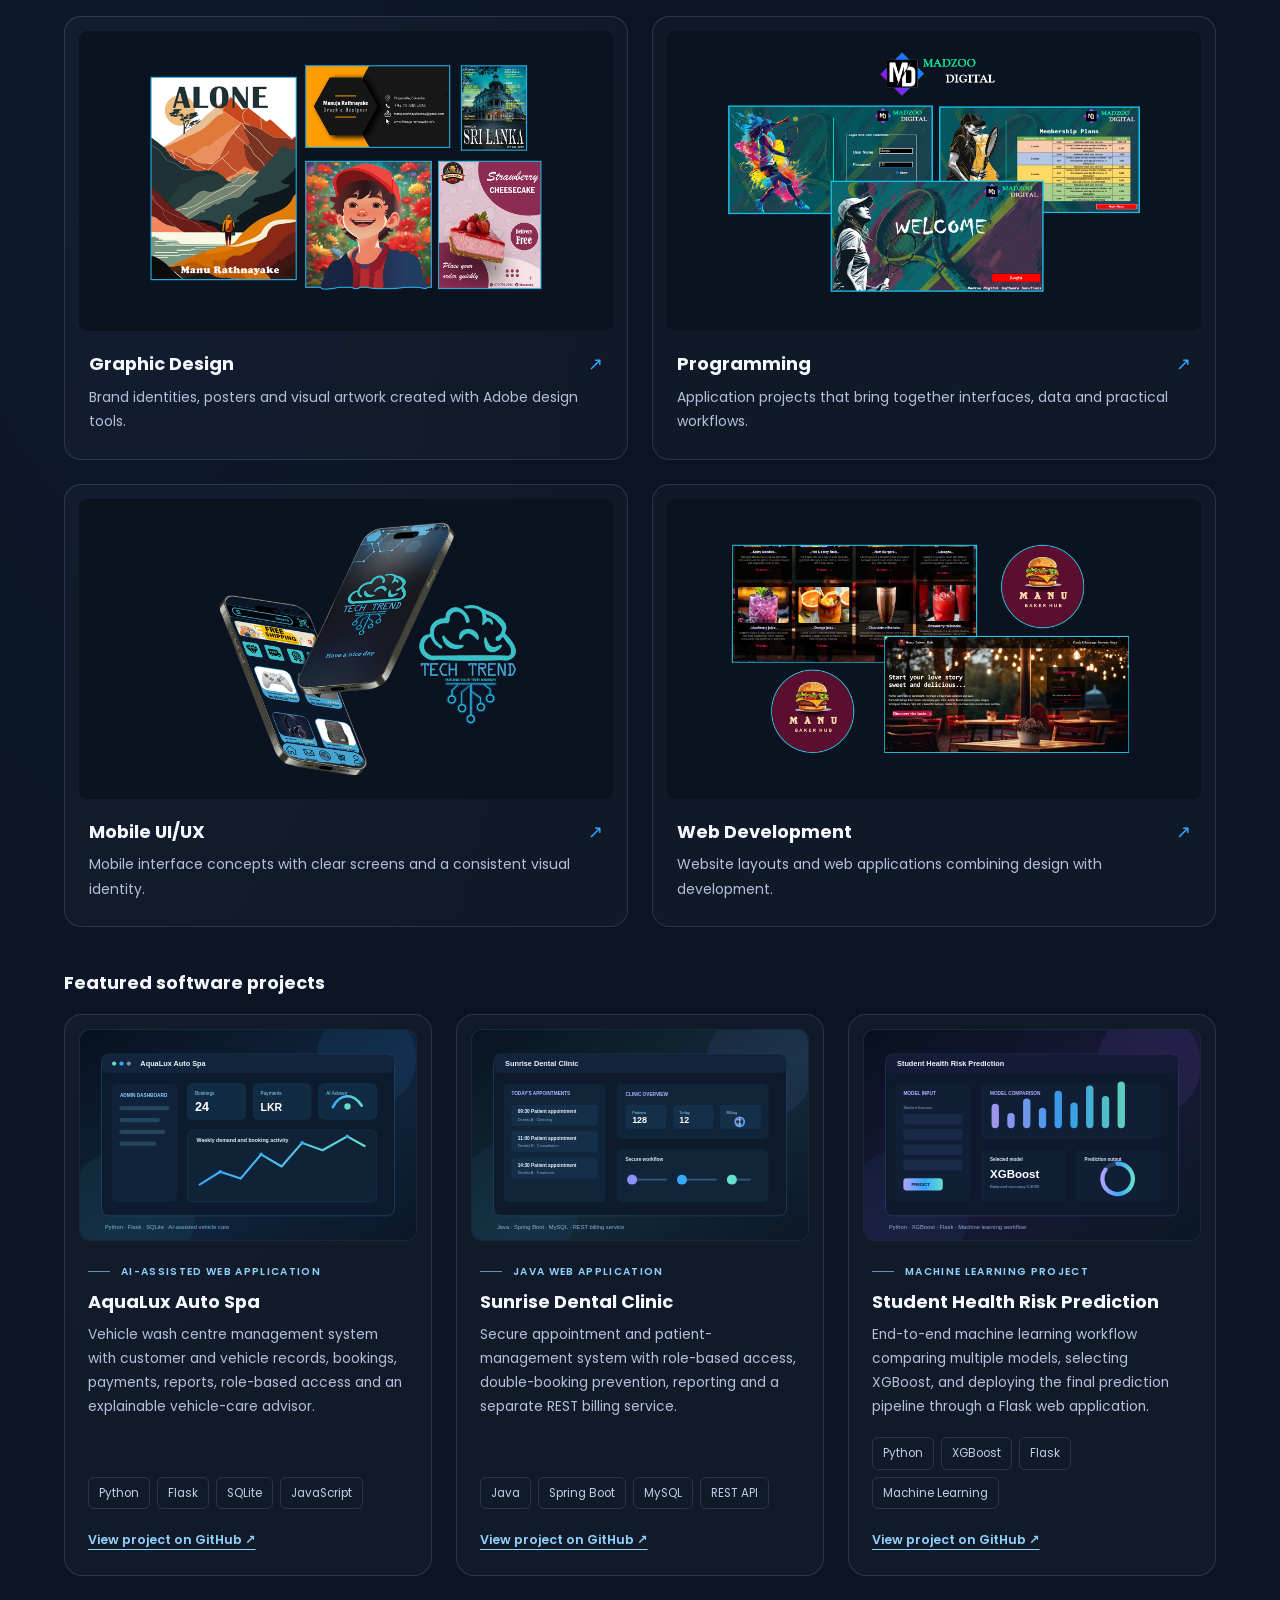
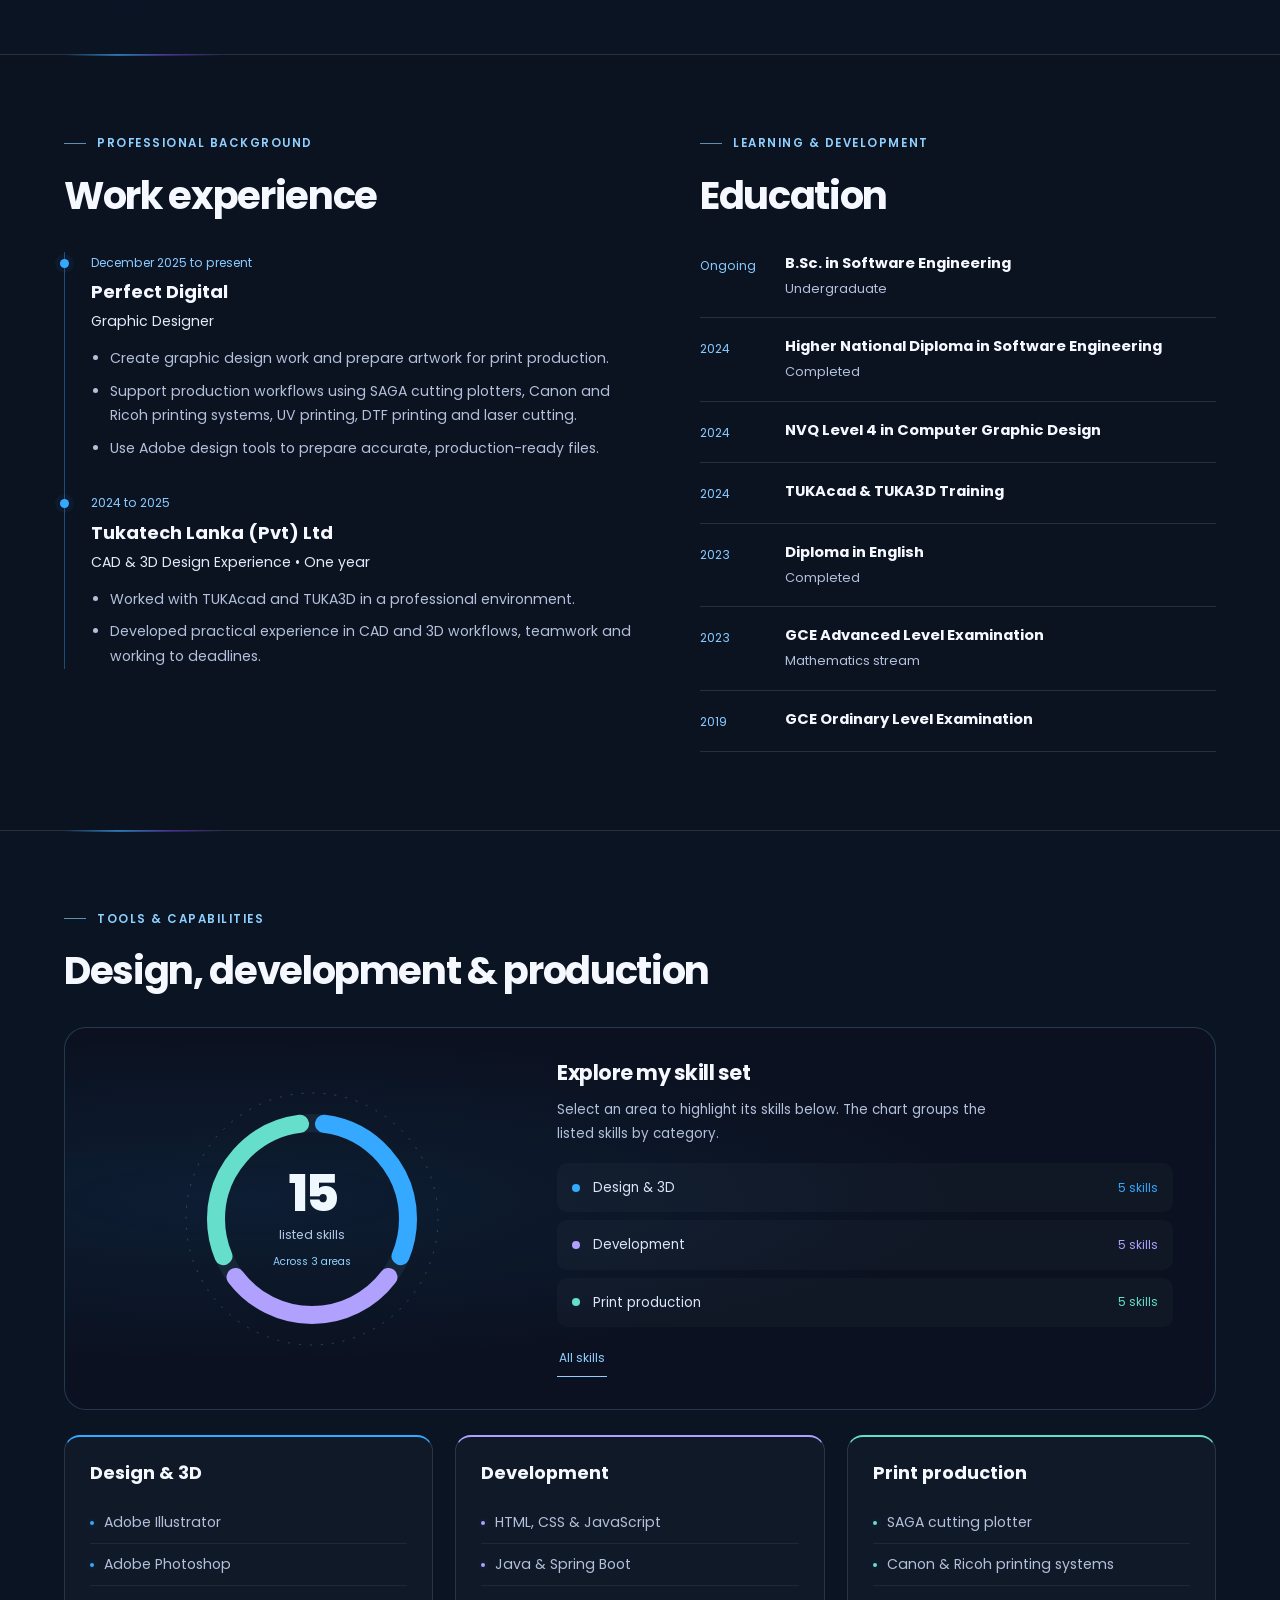
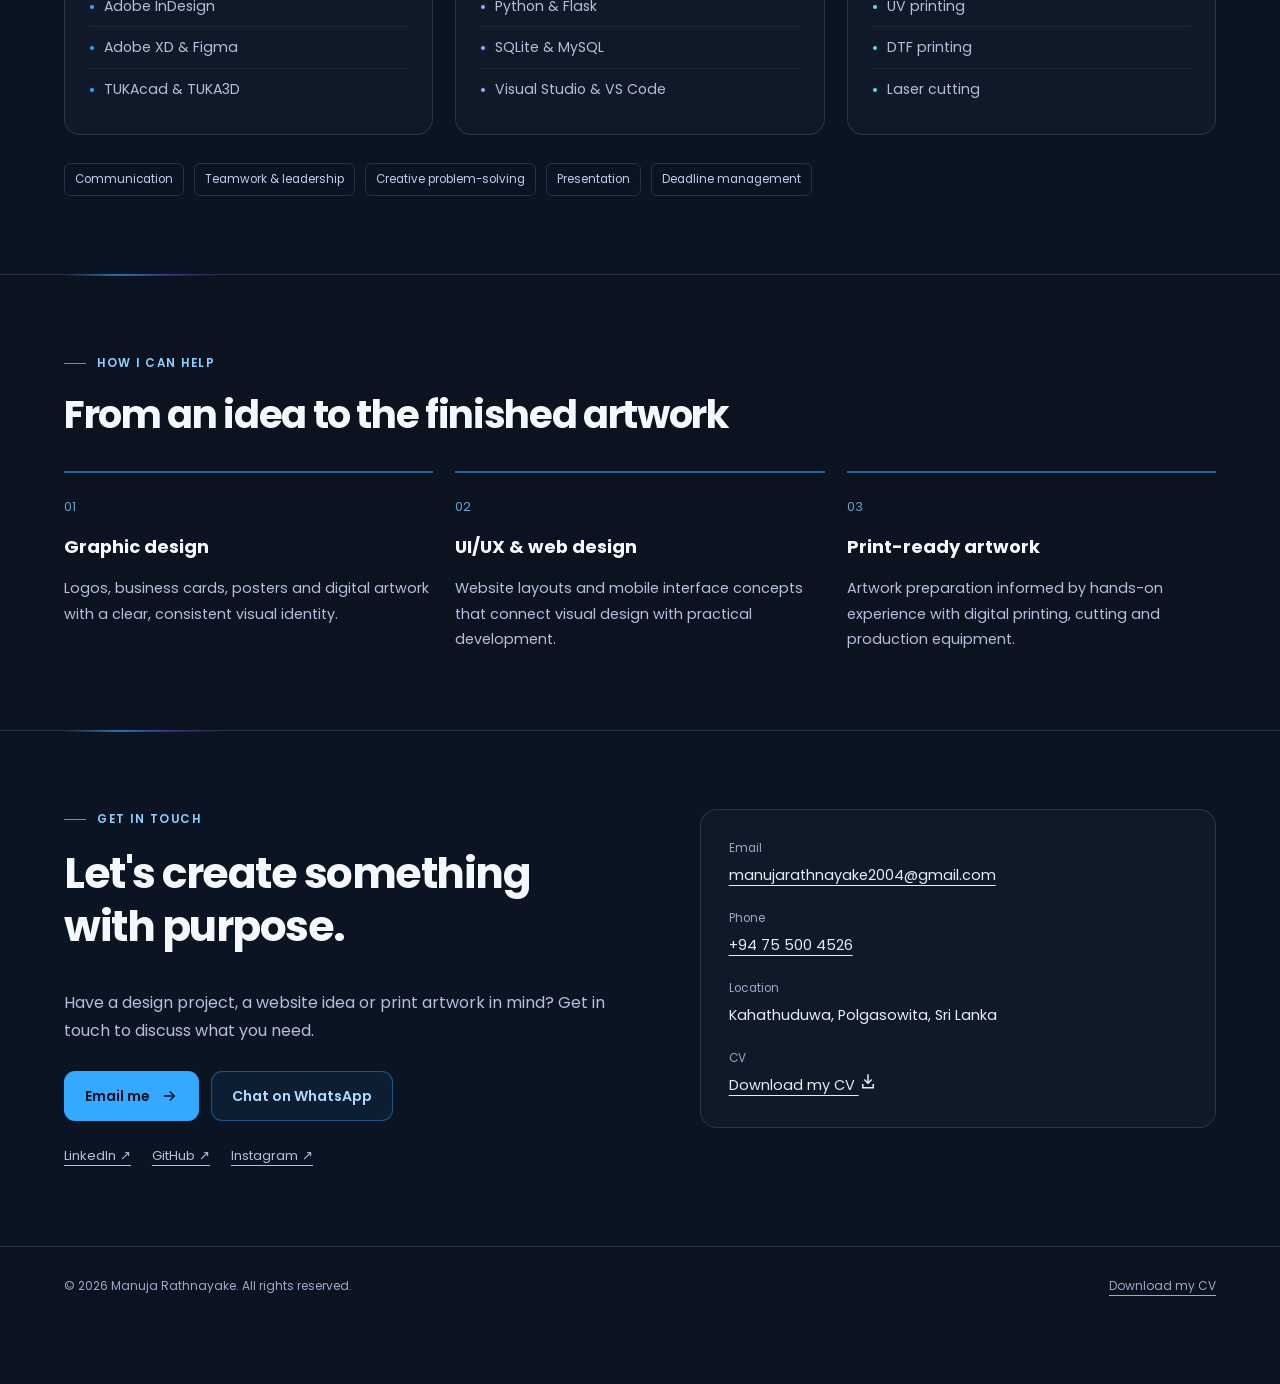
==== commit 4304c0ce: "Add playful dance animation to WhatsApp bot" ====
--- a/index.html
+++ b/index.html
@@ -66,6 +66,13 @@
   z-index:-1;
   animation:mrBotOnlyShadow 4s ease-in-out infinite;
 }
+.mr-wa-dance-stage{
+  position:absolute;
+  inset:0;
+  display:block;
+  transform-origin:50% 88%;
+  animation:mrBotDance 7.2s ease-in-out infinite;
+}
 .mr-wa-robot-image{
   display:block;
   width:100%;
@@ -103,7 +110,28 @@
 }
 @keyframes mrBotOnlyFloat{
   0%,100%{margin-top:0}
-  50%{margin-top:-5px}
+  50%{margin-top:-4px}
+}
+@keyframes mrBotDance{
+  0%,18%,68%,100%{transform:translateY(0) rotate(0deg) scale(1)}
+  24%{transform:translateY(-4px) rotate(-7deg) scale(1.015)}
+  30%{transform:translateY(0) rotate(6deg) scale(.995)}
+  36%{transform:translateY(-6px) rotate(-5deg) scale(1.025)}
+  42%{transform:translateY(0) rotate(5deg) scale(1)}
+  48%{transform:translateY(-5px) rotate(-4deg) scale(1.02)}
+  54%{transform:translateY(0) rotate(4deg) scale(1)}
+  60%{transform:translateY(-3px) rotate(-2deg) scale(1.01)}
+}
+.mr-wa-assistant:hover .mr-wa-dance-stage,
+.mr-wa-assistant:focus-visible .mr-wa-dance-stage{
+  animation:mrBotDanceHover 1.45s ease-in-out infinite;
+}
+@keyframes mrBotDanceHover{
+  0%,100%{transform:translateY(0) rotate(0deg) scale(1)}
+  20%{transform:translateY(-5px) rotate(-8deg) scale(1.03)}
+  40%{transform:translateY(1px) rotate(7deg) scale(1)}
+  60%{transform:translateY(-7px) rotate(-5deg) scale(1.04)}
+  80%{transform:translateY(0) rotate(5deg) scale(1.01)}
 }
 @keyframes mrBotOnlyShadow{
   0%,100%{opacity:.25;transform:scaleX(.88)}
@@ -132,7 +160,8 @@
 }
 @media(prefers-reduced-motion:reduce){
   .mr-wa-robot-only,
-  .mr-wa-robot-only::before{
+  .mr-wa-robot-only::before,
+  .mr-wa-dance-stage{
     animation:none!important;
   }
   .mr-wa-robot-only{
@@ -362,7 +391,9 @@
 </footer>
 <a class="mr-wa-assistant" href="https://wa.me/94755004526" target="_blank" rel="noopener noreferrer" aria-label="Chat with Manuja on WhatsApp">
   <span class="mr-wa-robot-only" aria-hidden="true">
-    <img class="mr-wa-robot-image" src="[data-uri]" alt="" width="370" height="675" decoding="async">
+    <span class="mr-wa-dance-stage">
+      <img class="mr-wa-robot-image" src="[data-uri]" alt="" width="370" height="675" decoding="async">
+    </span>
   </span>
 </a>
 </body>
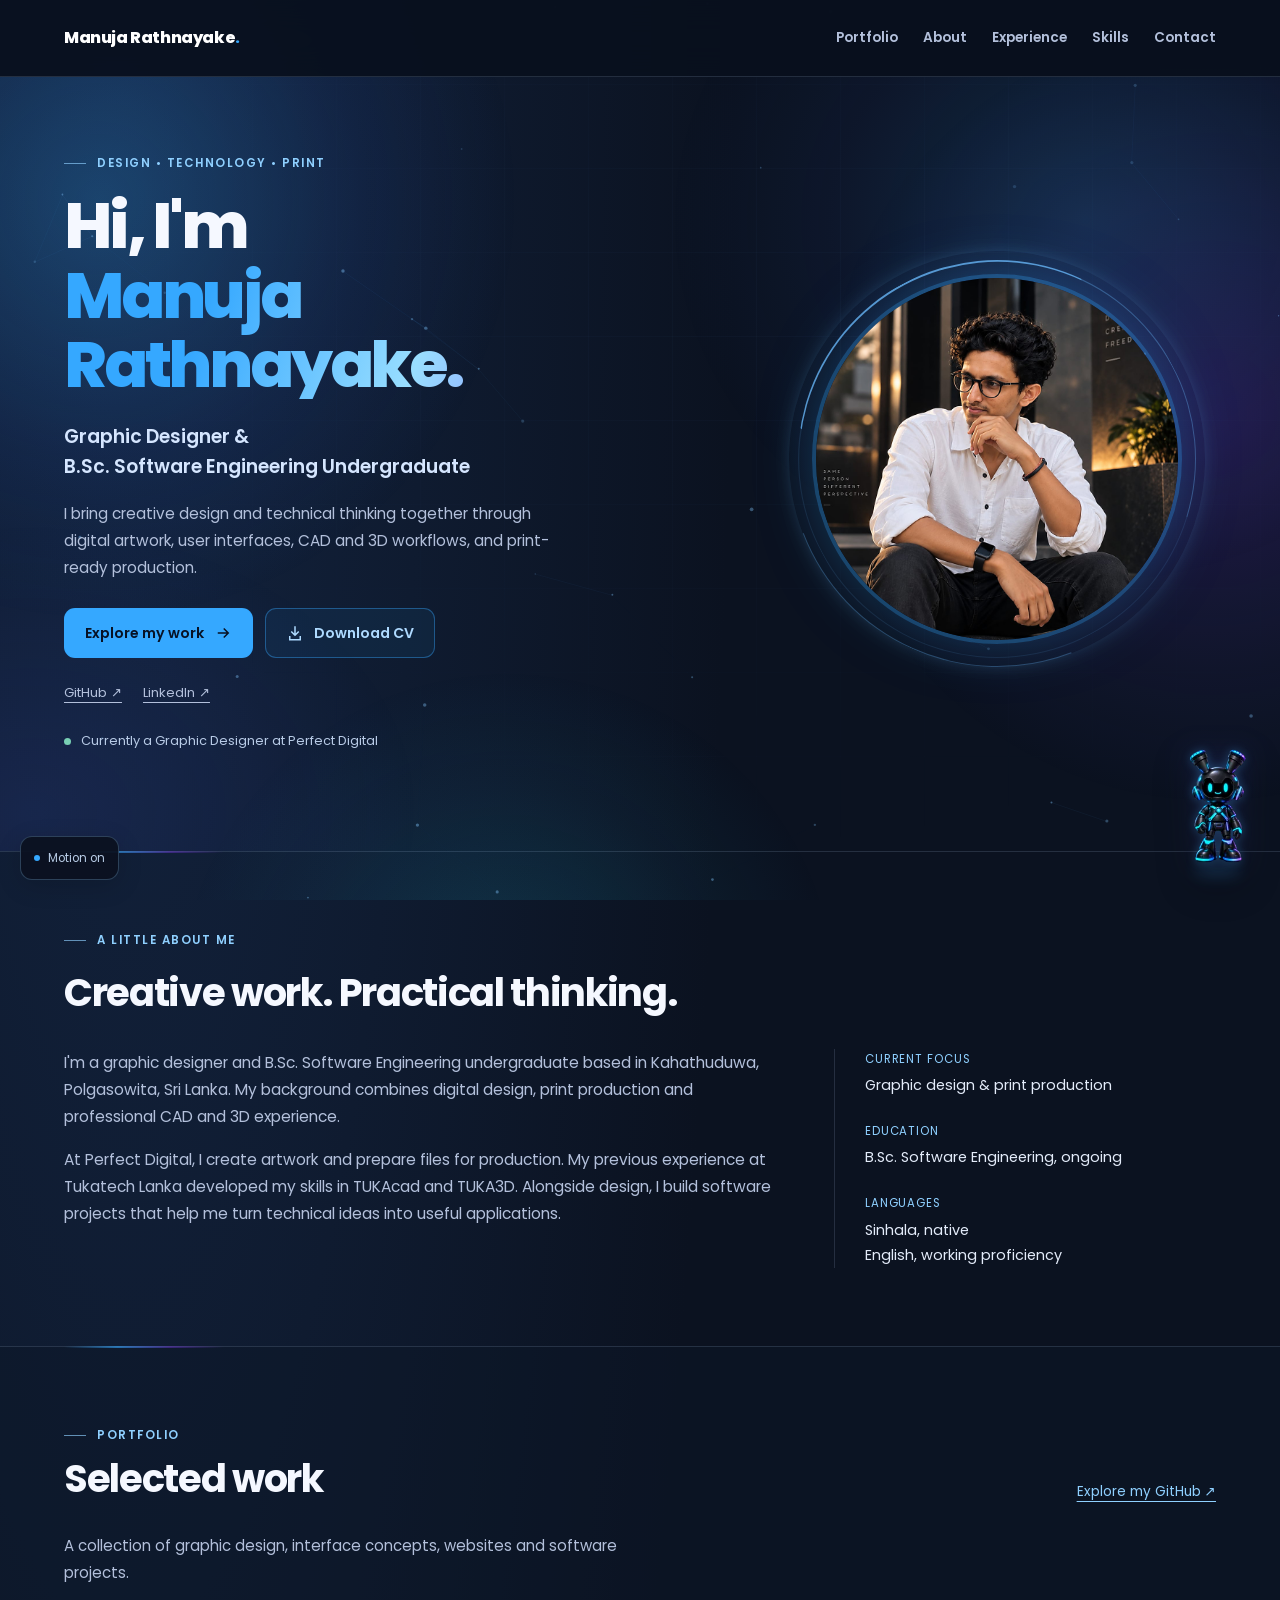
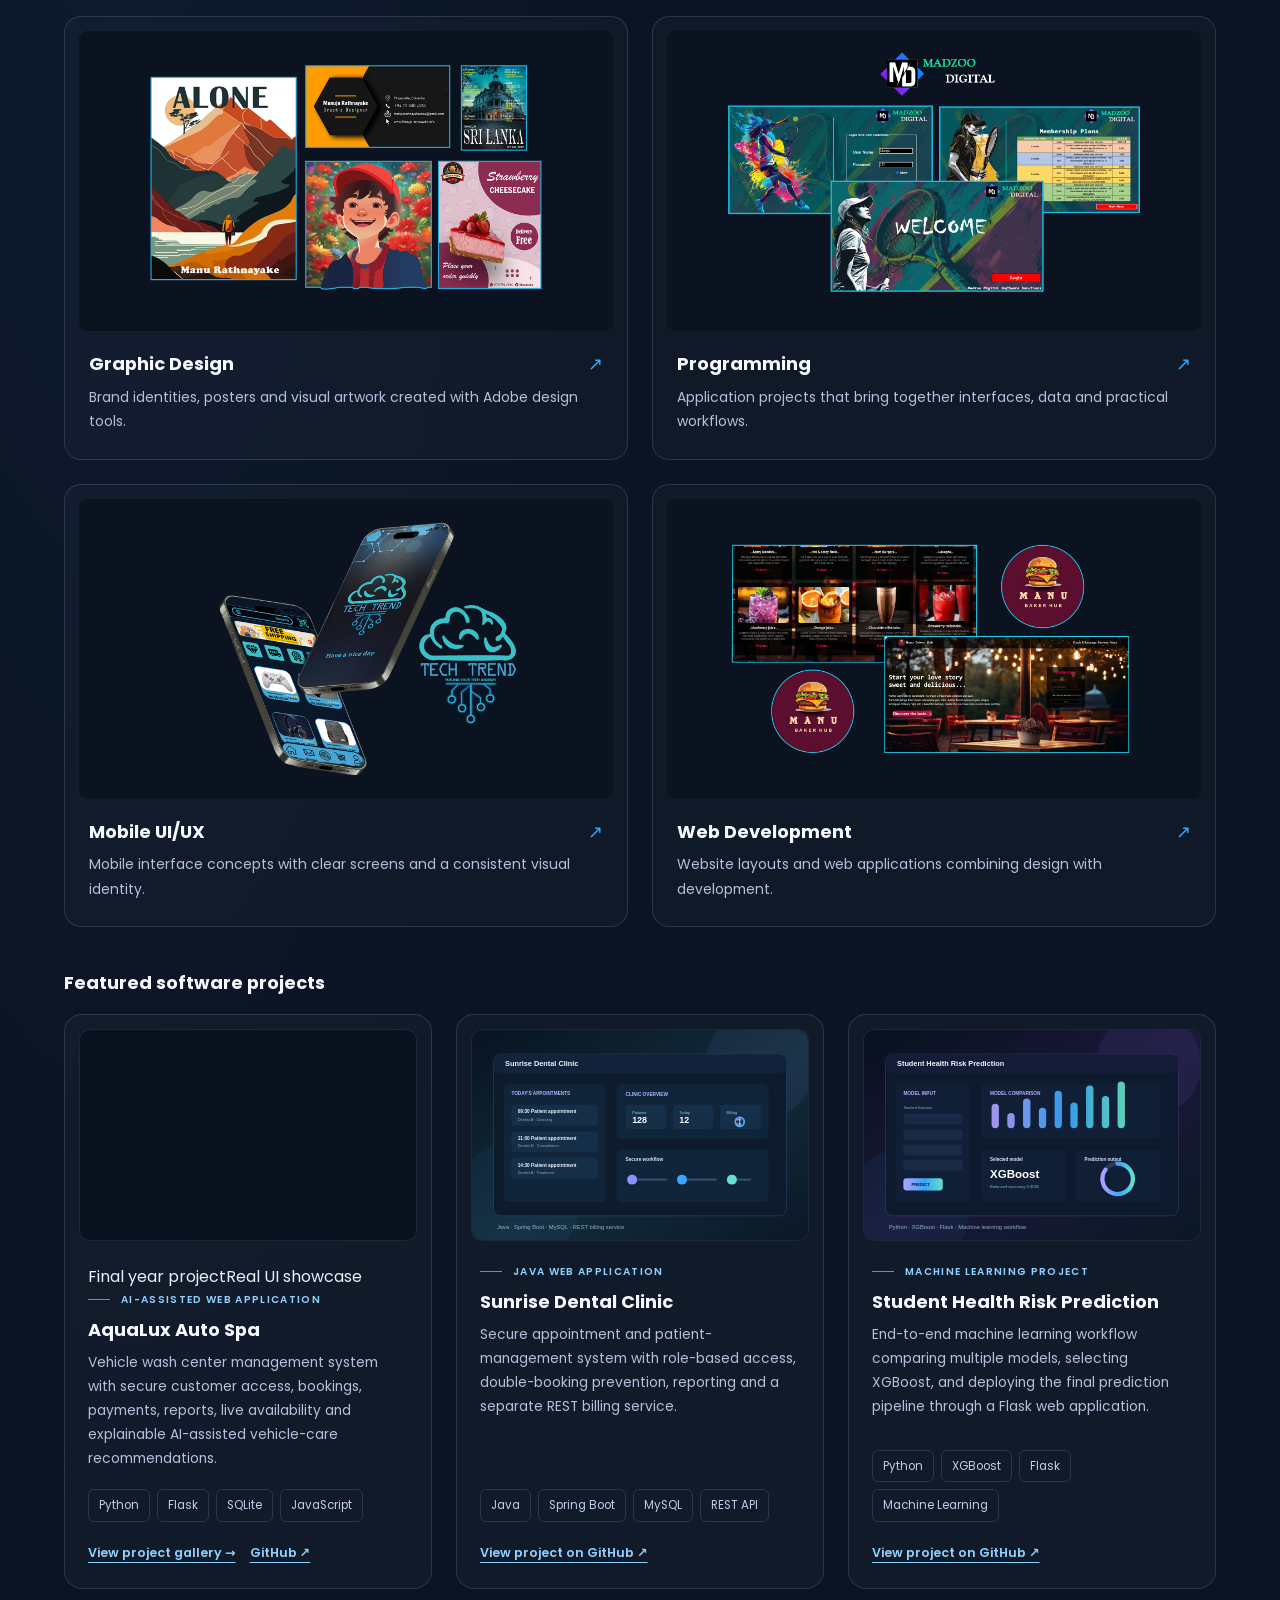
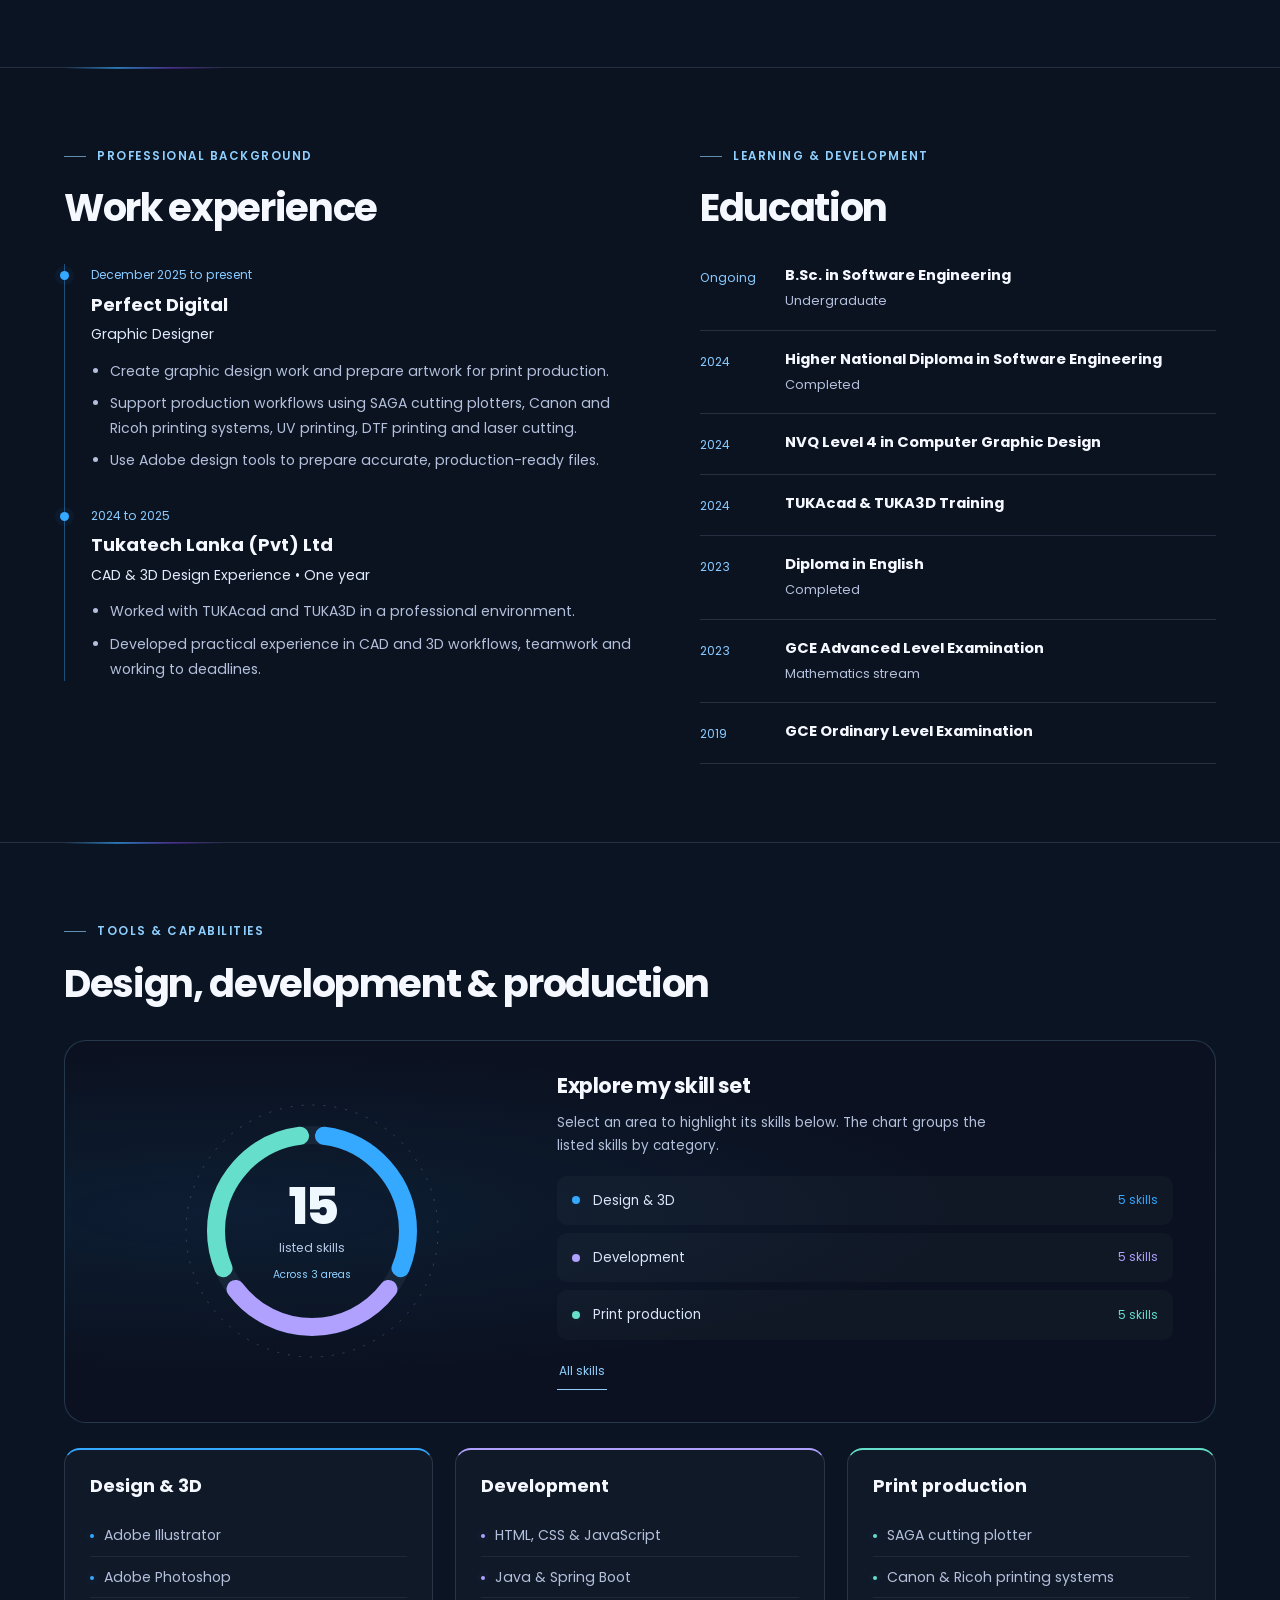
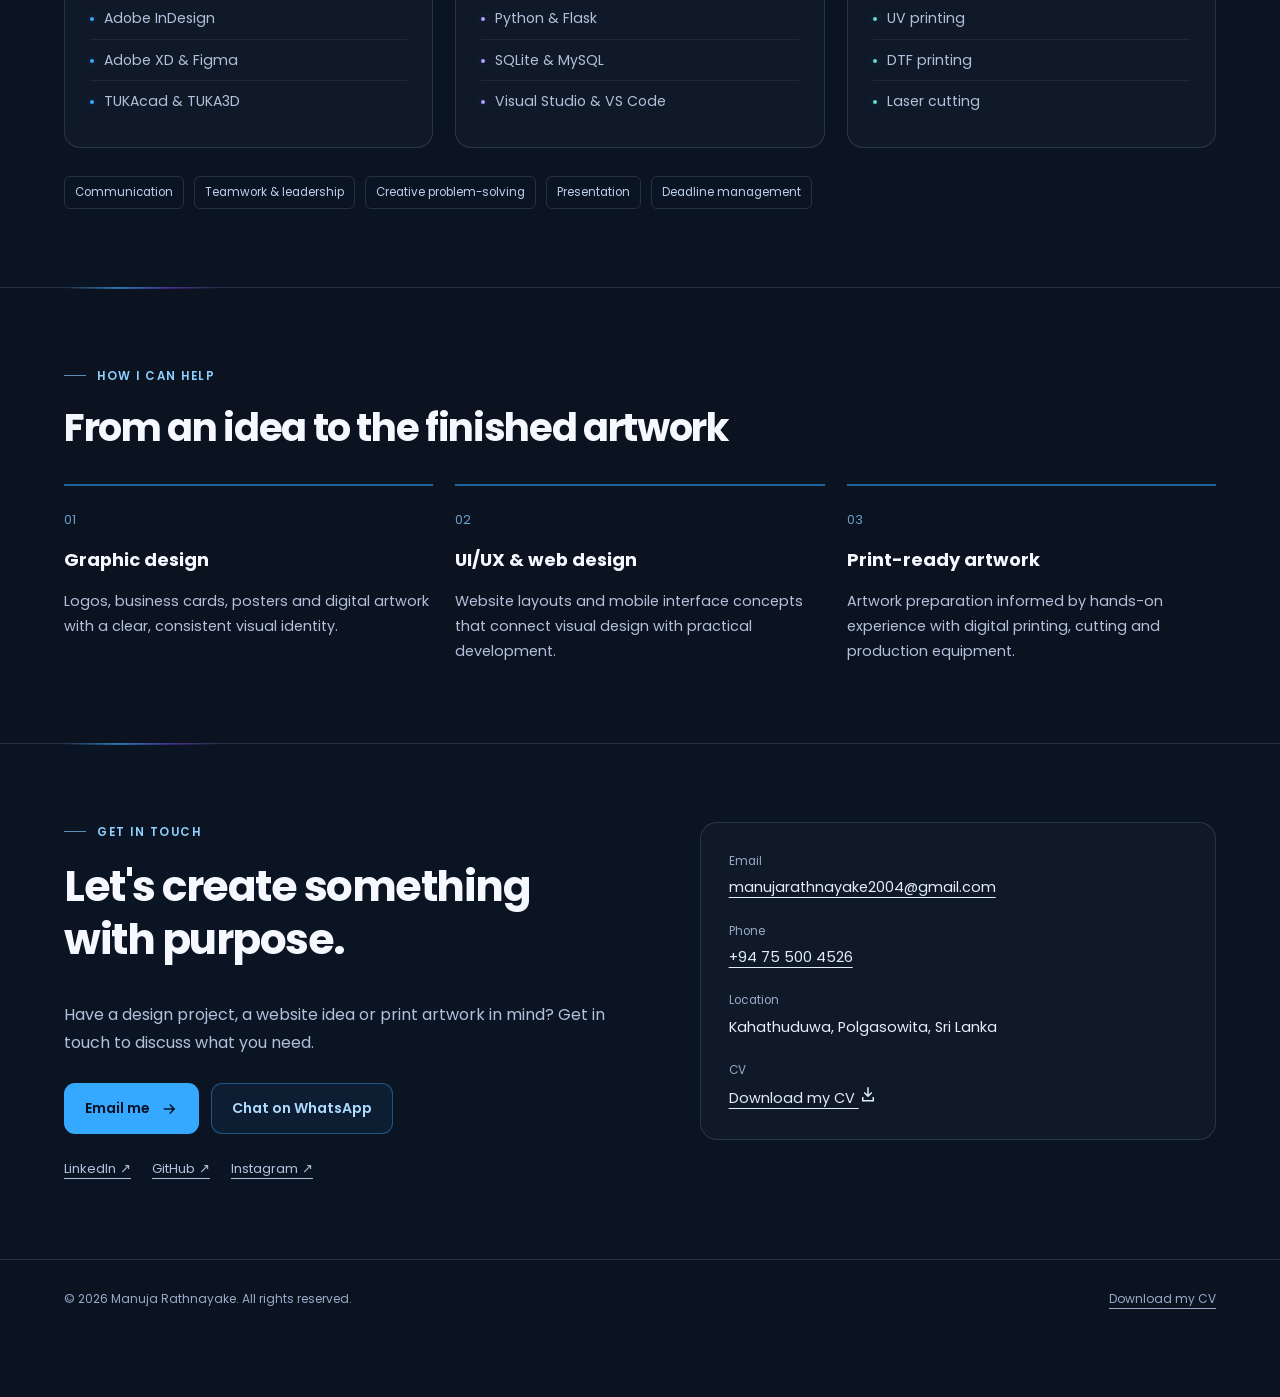
==== commit 55165b79: "Add AquaLux project gallery and real screenshot cover" ====
--- a/index.html
+++ b/index.html
@@ -249,15 +249,16 @@
       <h3 class="project-heading">Featured software projects</h3>
       <div class="project-showcase-grid">
         <article class="project-showcase-card">
-          <a class="project-showcase-media" href="https://github.com/manujarathnayake2004/AquaLux-Vehicle-Wash-Center" target="_blank" rel="noopener noreferrer" aria-label="View AquaLux Auto Spa project on GitHub">
-            <img src="assets/projects/aqualux-cover.svg" alt="AquaLux Auto Spa management system project preview" width="1280" height="800" loading="lazy" decoding="async">
+          <a class="project-showcase-media" href="AquaLux.html" aria-label="View AquaLux Auto Spa project gallery">
+            <img src="assets/projects/aqualux/aqualux-cover.webp" alt="AquaLux Auto Spa project cover created from real interface screenshots" width="1600" height="900" loading="lazy" decoding="async">
           </a>
           <div class="project-showcase-body">
+            <div class="project-card-kicker"><span>Final year project</span><span>Real UI showcase</span></div>
             <p class="eyebrow">AI-assisted web application</p>
             <h3>AquaLux Auto Spa</h3>
-            <p>Vehicle wash centre management system with customer and vehicle records, bookings, payments, reports, role-based access and an explainable vehicle-care advisor.</p>
+            <p>Vehicle wash center management system with secure customer access, bookings, payments, reports, live availability and explainable AI-assisted vehicle-care recommendations.</p>
             <div class="tags" aria-label="Technologies"><span class="tag">Python</span><span class="tag">Flask</span><span class="tag">SQLite</span><span class="tag">JavaScript</span></div>
-            <div class="project-showcase-links"><a href="https://github.com/manujarathnayake2004/AquaLux-Vehicle-Wash-Center" target="_blank" rel="noopener noreferrer">View project on GitHub &nearr;</a></div>
+            <div class="project-showcase-links"><a href="AquaLux.html">View project gallery &rarr;</a><a href="https://github.com/manujarathnayake2004/AquaLux-Vehicle-Wash-Center" target="_blank" rel="noopener noreferrer">GitHub &nearr;</a></div>
           </div>
         </article>
         <article class="project-showcase-card">
--- a/project-showcase.css
+++ b/project-showcase.css
@@ -116,3 +116,35 @@
     grid-column: auto;
   }
 }
+
+/* AquaLux project detail */
+.project-detail-main { padding: 128px 0 84px; }
+.project-back-link { display:inline-block; margin-bottom:34px; color:var(--muted); font-size:.82rem; }
+.project-detail-heading { max-width:900px; margin-bottom:34px; }
+.project-detail-heading h1 { margin:8px 0 16px; font-size:clamp(2.8rem,7vw,5.8rem); line-height:.94; letter-spacing:-.055em; }
+.project-detail-lead { max-width:820px; font-size:1rem; line-height:1.8; }
+.project-detail-actions { display:flex; flex-wrap:wrap; gap:12px; margin-top:24px; }
+.project-detail-cover { margin:36px 0 42px; overflow:hidden; border:1px solid rgba(143,208,255,.18); border-radius:22px; background:#07161c; box-shadow:0 24px 70px -42px rgba(53,168,255,.55); }
+.project-detail-cover img { width:100%; display:block; }
+.project-detail-summary { display:grid; grid-template-columns:repeat(2,minmax(0,1fr)); gap:22px; margin:0 0 68px; }
+.project-detail-panel { padding:26px; border:1px solid var(--line); border-radius:18px; background:rgba(255,255,255,.028); }
+.project-detail-panel h2 { margin:8px 0 12px; font-size:1.35rem; }
+.project-detail-screens { margin:0 0 70px; }
+.project-detail-section-heading { max-width:850px; margin-bottom:28px; }
+.project-detail-section-heading h2 { margin:7px 0 10px; font-size:clamp(2rem,4vw,3.4rem); }
+.aqualux-screen-feature { display:grid; grid-template-columns:minmax(0,1.45fr) minmax(260px,.55fr); gap:26px; align-items:center; margin:28px 0; padding:18px; border:1px solid var(--line); border-radius:20px; background:rgba(255,255,255,.022); }
+.aqualux-screen-feature .image-link { display:block; overflow:hidden; border-radius:13px; border:1px solid rgba(143,208,255,.14); }
+.aqualux-screen-feature img { display:block; width:100%; }
+.aqualux-screen-feature h3 { margin:7px 0 10px; font-size:1.3rem; }
+.project-interface-list { display:grid; grid-template-columns:repeat(2,minmax(0,1fr)); gap:14px; margin-top:22px; }
+.project-interface-list article { display:flex; gap:16px; padding:19px; border:1px solid var(--line); border-radius:14px; background:rgba(255,255,255,.02); }
+.project-interface-list article span { color:#65dfcb; font-size:.7rem; font-weight:800; letter-spacing:.08em; }
+.project-interface-list h3 { margin:0 0 6px; font-size:.96rem; }
+.project-interface-list p { margin:0; font-size:.78rem; }
+.project-detail-cta { padding:34px; border:1px solid rgba(53,168,255,.22); border-radius:20px; background:linear-gradient(135deg,rgba(53,168,255,.06),rgba(101,223,203,.035)); }
+.project-detail-cta h2 { margin:8px 0 10px; }
+@media(max-width:760px){
+ .project-detail-main{padding-top:105px;}
+ .project-detail-summary,.aqualux-screen-feature,.project-interface-list{grid-template-columns:1fr;}
+ .project-detail-panel,.project-detail-cta{padding:20px;}
+}
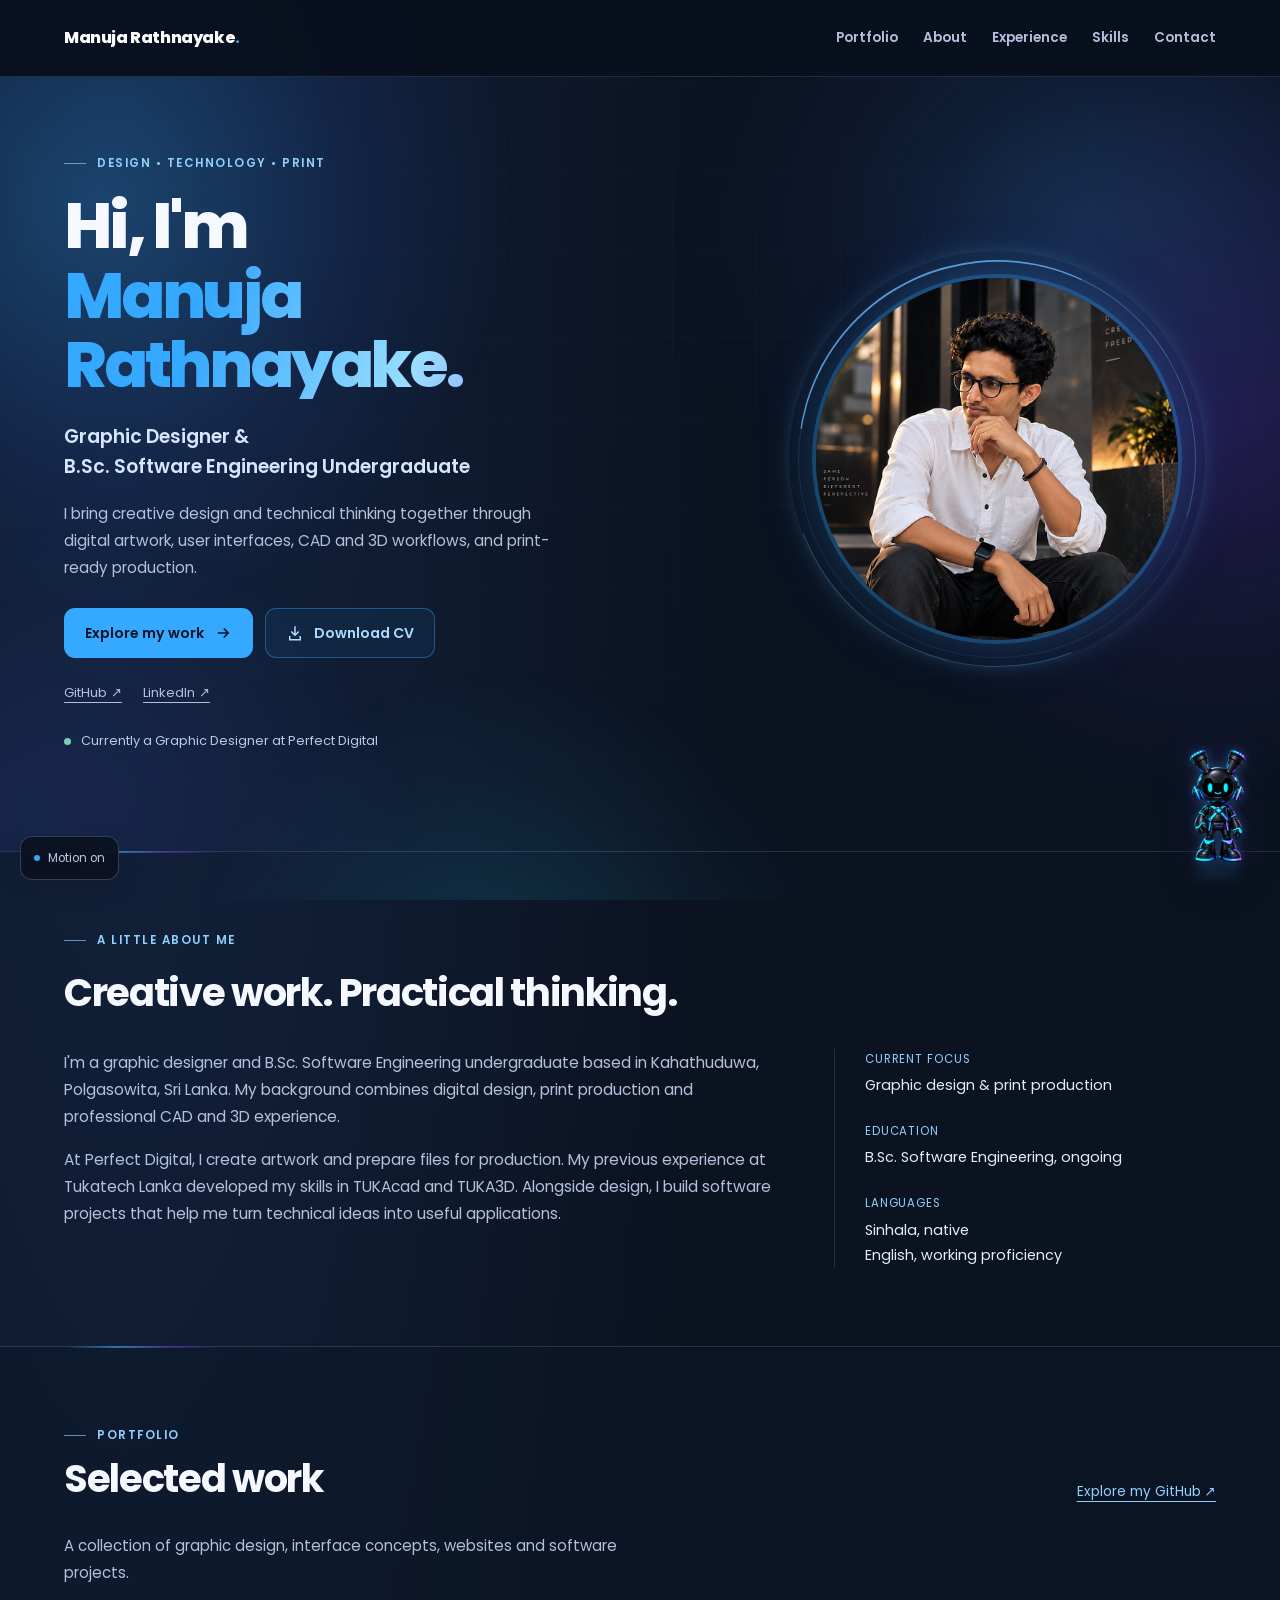
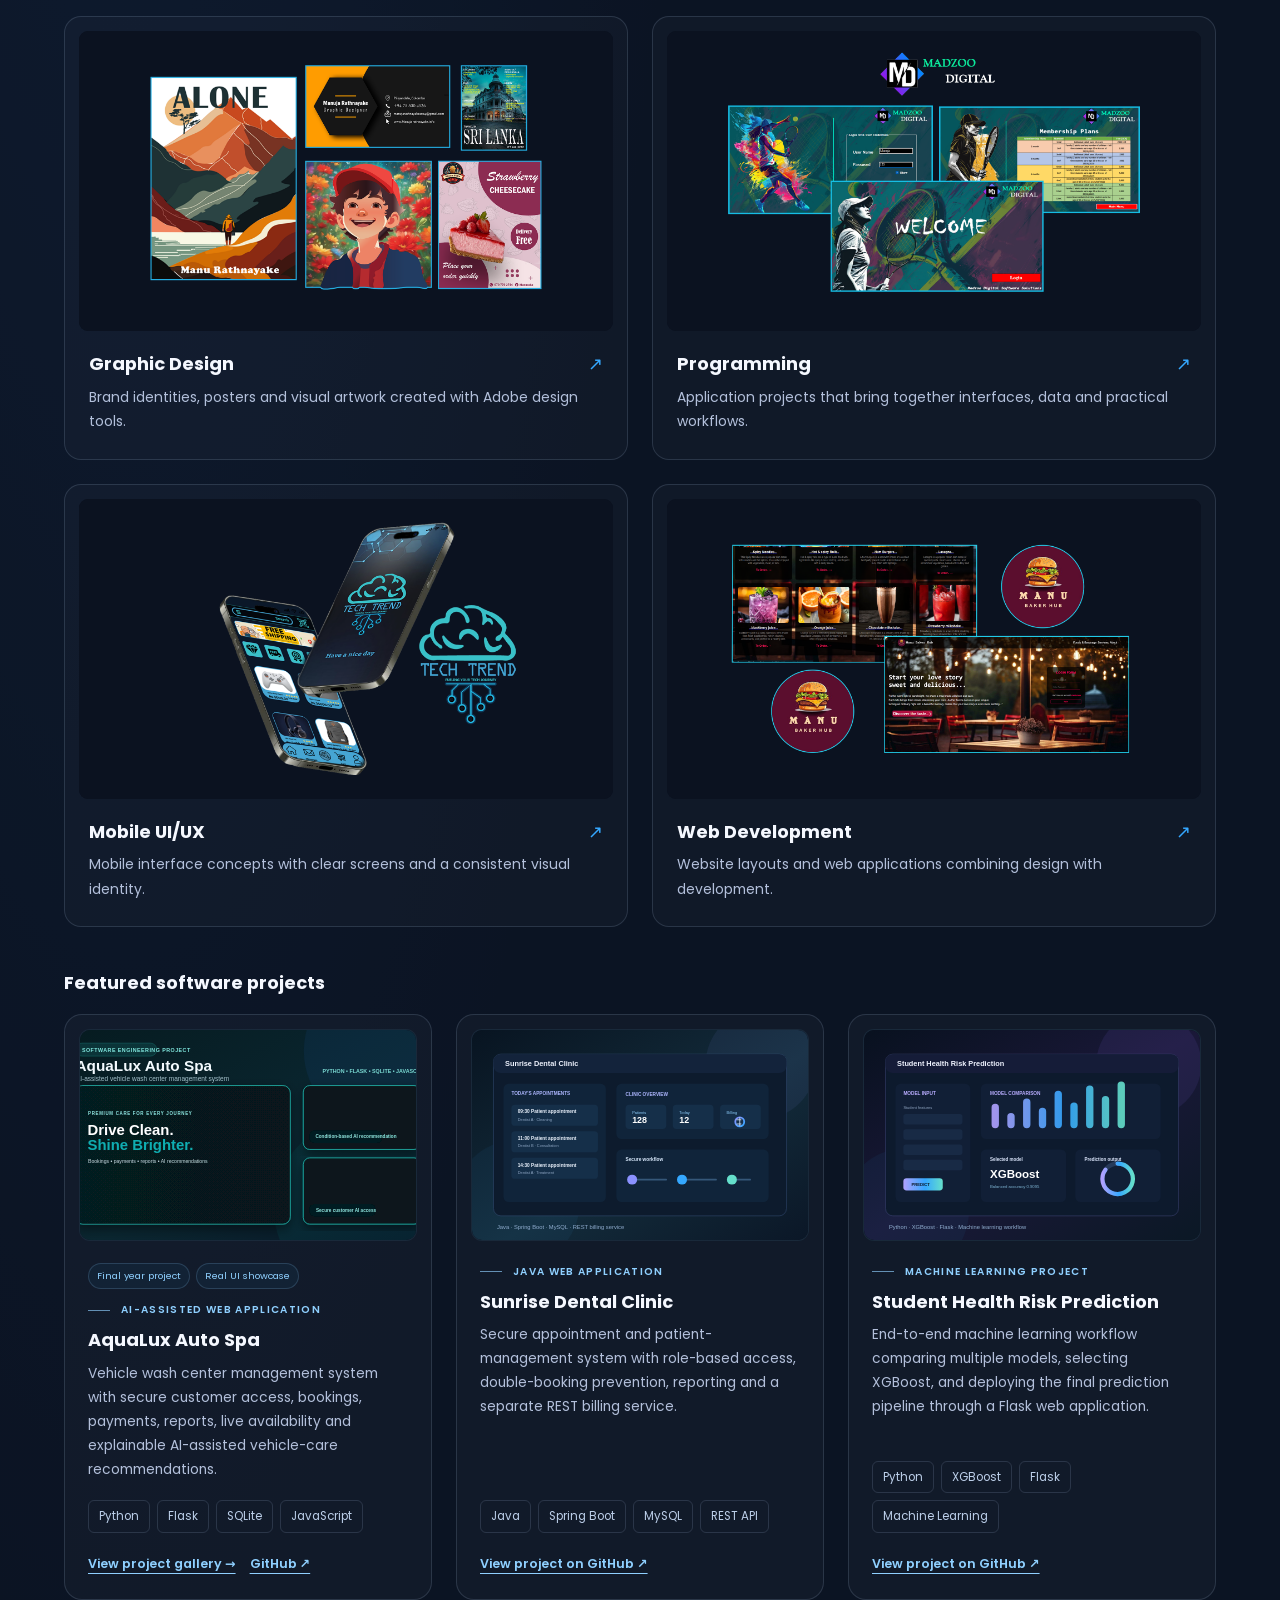
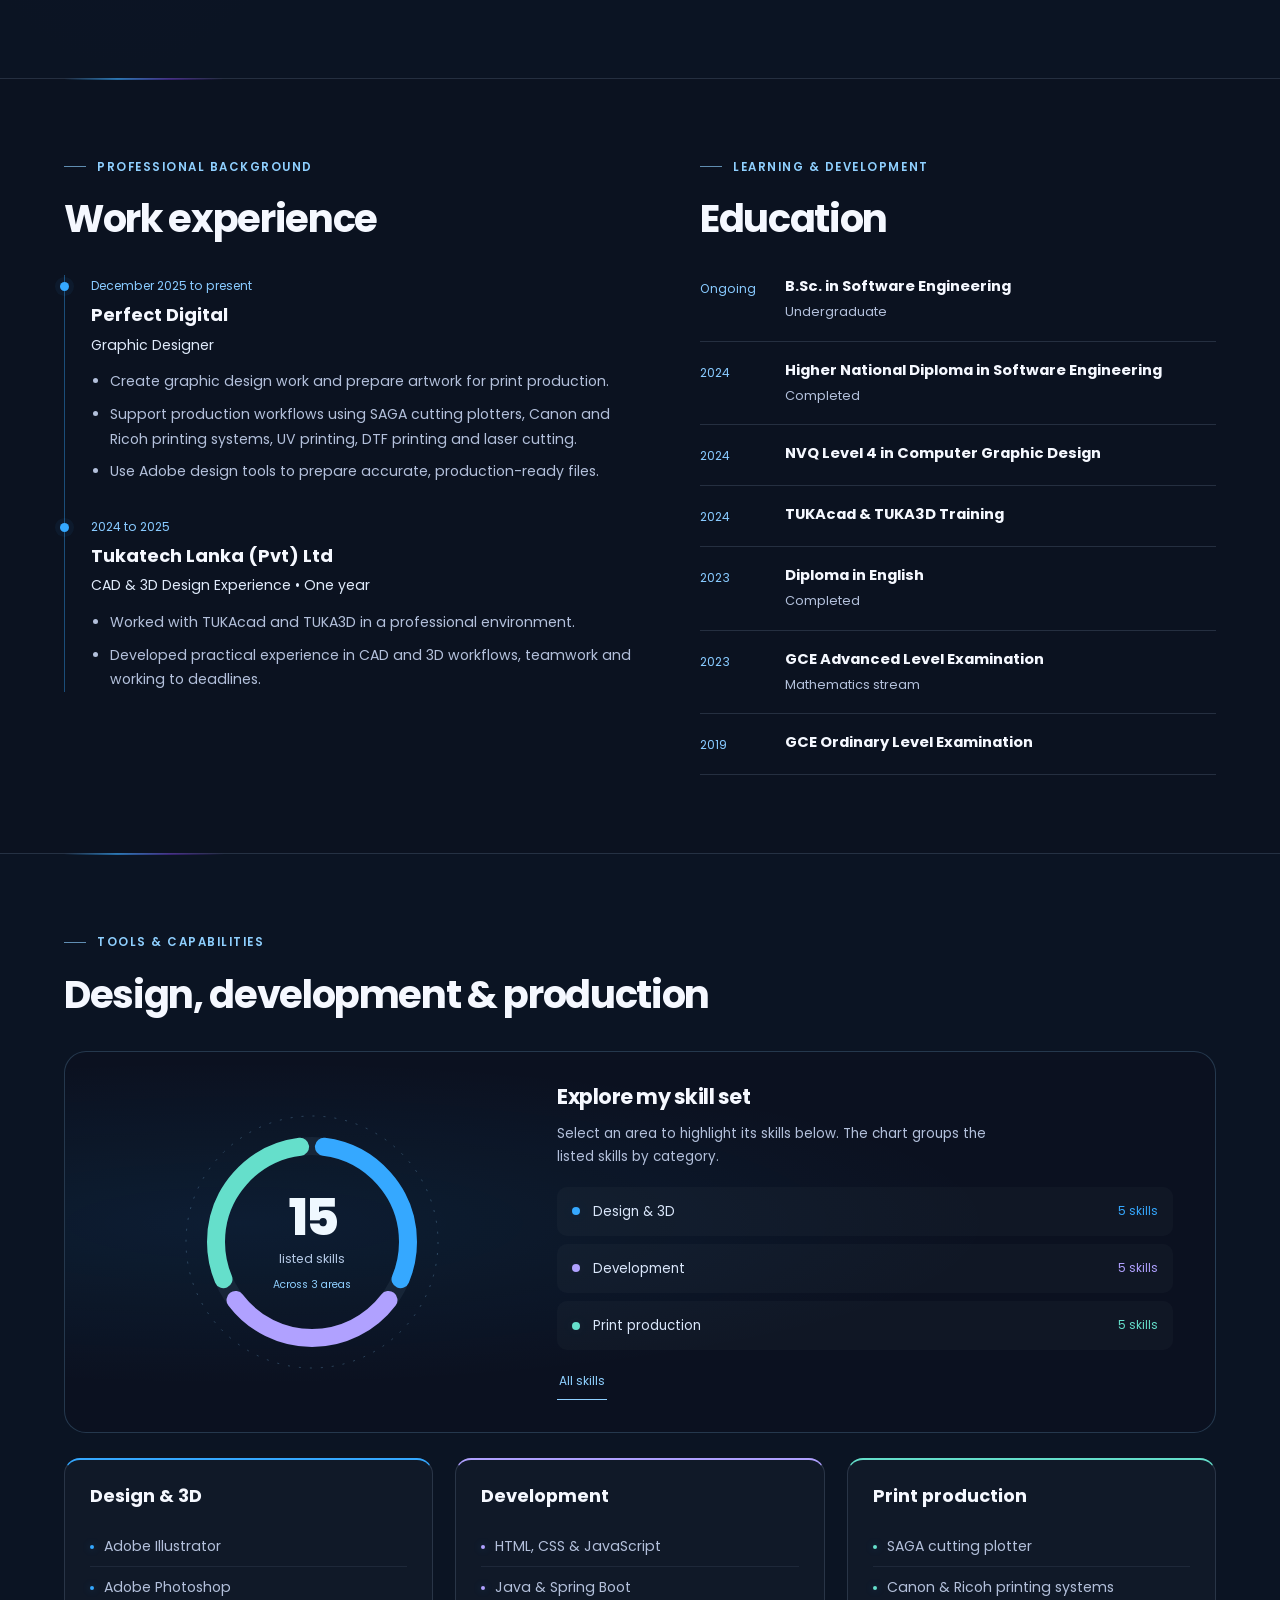
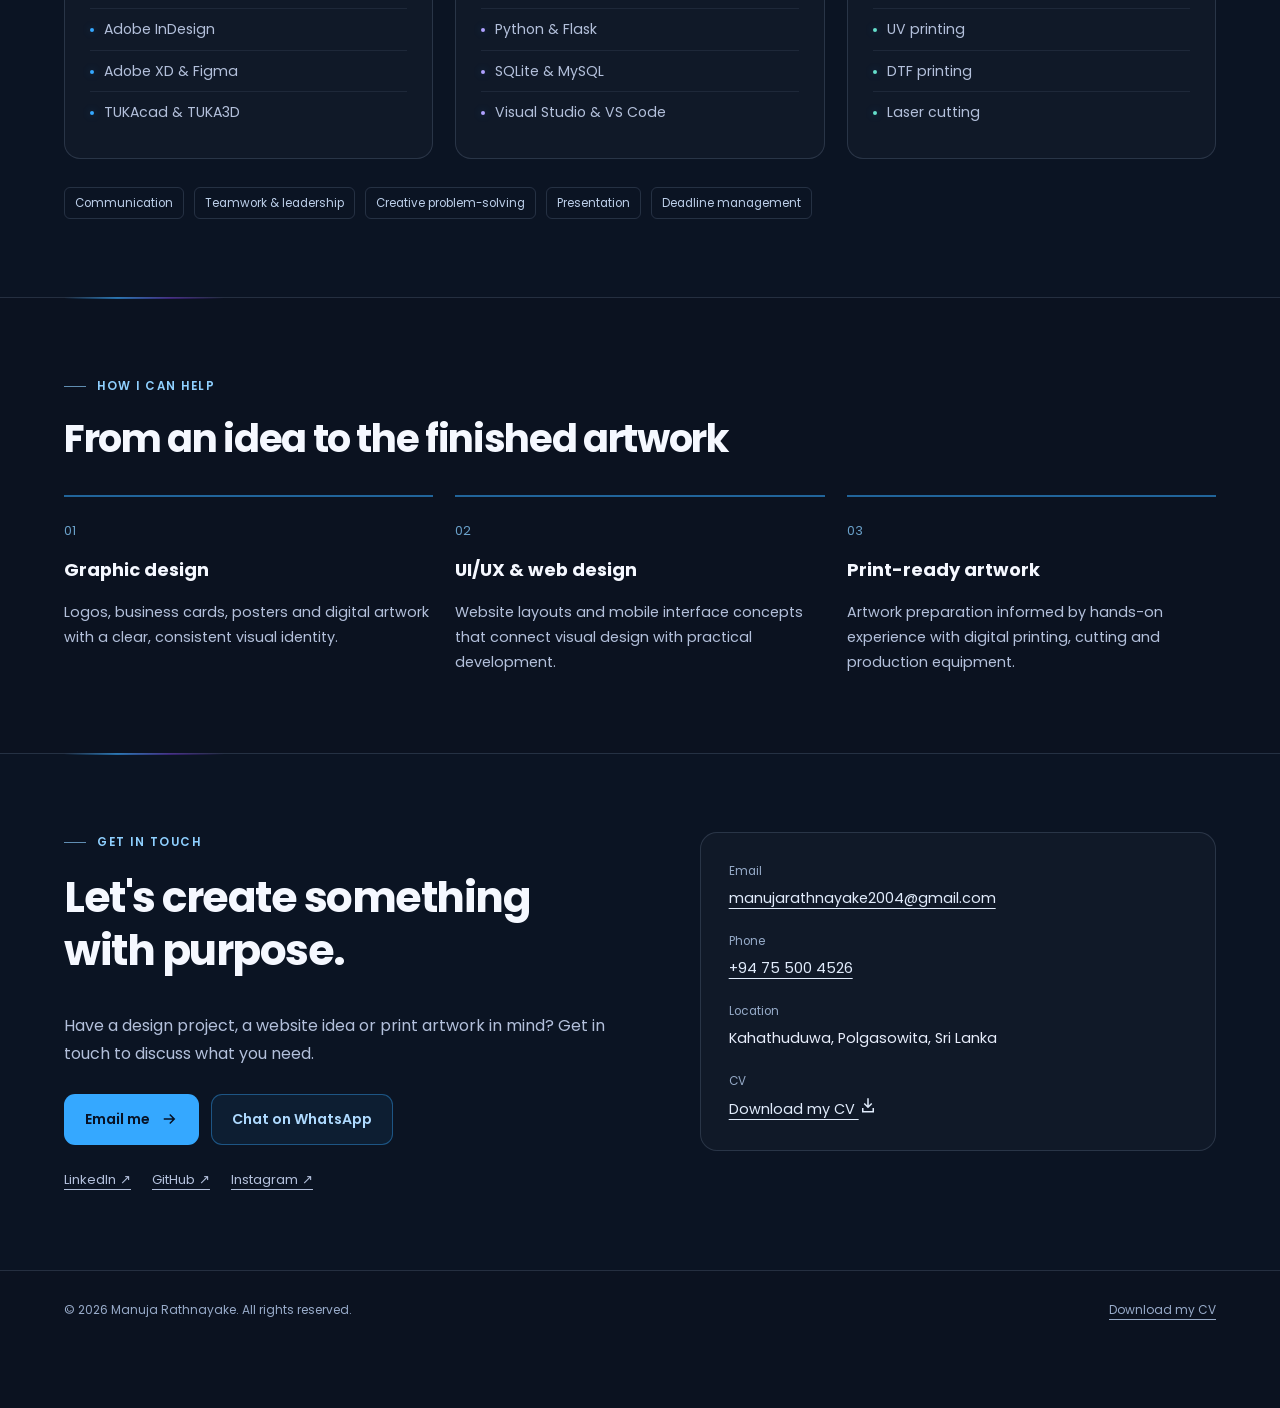
==== commit 36e6f662: "Update AquaLux project cards to repaired cover" ====
--- a/index.html
+++ b/index.html
@@ -18,7 +18,7 @@
   <link rel="preconnect" href="https://fonts.gstatic.com" crossorigin>
   <link href="https://fonts.googleapis.com/css2?family=Poppins:wght@400;600;800&amp;display=swap" rel="stylesheet">
   <link rel="stylesheet" href="portfolio.css?v=20261106-whatsappbot2">
-  <link rel="stylesheet" href="project-showcase.css?v=20261103">
+  <link rel="stylesheet" href="project-showcase.css?v=20261126-aqua2">
   <script src="portfolio.js?v=20261107-botonly2" defer></script>
 <style id="mr-wa-assistant-style">
 .mr-wa-assistant{
@@ -250,7 +250,7 @@
       <div class="project-showcase-grid">
         <article class="project-showcase-card">
           <a class="project-showcase-media" href="AquaLux.html" aria-label="View AquaLux Auto Spa project gallery">
-            <img src="assets/projects/aqualux/aqualux-cover.webp" alt="AquaLux Auto Spa project cover created from real interface screenshots" width="1600" height="900" loading="lazy" decoding="async">
+            <img src="assets/projects/aqualux/aqualux-cover.svg" alt="AquaLux Auto Spa project cover created from real interface screenshots" width="1600" height="900" loading="lazy" decoding="async">
           </a>
           <div class="project-showcase-body">
             <div class="project-card-kicker"><span>Final year project</span><span>Real UI showcase</span></div>
--- a/project-showcase.css
+++ b/project-showcase.css
@@ -117,34 +117,63 @@
   }
 }
 
-/* AquaLux project detail */
-.project-detail-main { padding: 128px 0 84px; }
-.project-back-link { display:inline-block; margin-bottom:34px; color:var(--muted); font-size:.82rem; }
-.project-detail-heading { max-width:900px; margin-bottom:34px; }
-.project-detail-heading h1 { margin:8px 0 16px; font-size:clamp(2.8rem,7vw,5.8rem); line-height:.94; letter-spacing:-.055em; }
-.project-detail-lead { max-width:820px; font-size:1rem; line-height:1.8; }
-.project-detail-actions { display:flex; flex-wrap:wrap; gap:12px; margin-top:24px; }
-.project-detail-cover { margin:36px 0 42px; overflow:hidden; border:1px solid rgba(143,208,255,.18); border-radius:22px; background:#07161c; box-shadow:0 24px 70px -42px rgba(53,168,255,.55); }
-.project-detail-cover img { width:100%; display:block; }
-.project-detail-summary { display:grid; grid-template-columns:repeat(2,minmax(0,1fr)); gap:22px; margin:0 0 68px; }
-.project-detail-panel { padding:26px; border:1px solid var(--line); border-radius:18px; background:rgba(255,255,255,.028); }
-.project-detail-panel h2 { margin:8px 0 12px; font-size:1.35rem; }
-.project-detail-screens { margin:0 0 70px; }
-.project-detail-section-heading { max-width:850px; margin-bottom:28px; }
-.project-detail-section-heading h2 { margin:7px 0 10px; font-size:clamp(2rem,4vw,3.4rem); }
-.aqualux-screen-feature { display:grid; grid-template-columns:minmax(0,1.45fr) minmax(260px,.55fr); gap:26px; align-items:center; margin:28px 0; padding:18px; border:1px solid var(--line); border-radius:20px; background:rgba(255,255,255,.022); }
-.aqualux-screen-feature .image-link { display:block; overflow:hidden; border-radius:13px; border:1px solid rgba(143,208,255,.14); }
-.aqualux-screen-feature img { display:block; width:100%; }
-.aqualux-screen-feature h3 { margin:7px 0 10px; font-size:1.3rem; }
-.project-interface-list { display:grid; grid-template-columns:repeat(2,minmax(0,1fr)); gap:14px; margin-top:22px; }
-.project-interface-list article { display:flex; gap:16px; padding:19px; border:1px solid var(--line); border-radius:14px; background:rgba(255,255,255,.02); }
-.project-interface-list article span { color:#65dfcb; font-size:.7rem; font-weight:800; letter-spacing:.08em; }
-.project-interface-list h3 { margin:0 0 6px; font-size:.96rem; }
-.project-interface-list p { margin:0; font-size:.78rem; }
-.project-detail-cta { padding:34px; border:1px solid rgba(53,168,255,.22); border-radius:20px; background:linear-gradient(135deg,rgba(53,168,255,.06),rgba(101,223,203,.035)); }
-.project-detail-cta h2 { margin:8px 0 10px; }
-@media(max-width:760px){
- .project-detail-main{padding-top:105px;}
- .project-detail-summary,.aqualux-screen-feature,.project-interface-list{grid-template-columns:1fr;}
- .project-detail-panel,.project-detail-cta{padding:20px;}
+
+/* AquaLux project detail v2 */
+.aqua-project-header{padding-top:46px;padding-bottom:34px}
+.aqua-project-hero{display:grid;grid-template-columns:.86fr 1.14fr;gap:44px;align-items:center}
+.aqua-project-copy h1{font-size:clamp(2.7rem,5.4vw,4.8rem);line-height:1.02;letter-spacing:-.055em;margin:0 0 20px}
+.aqua-lead{font-size:.98rem;line-height:1.8;max-width:60ch}
+.aqua-tags{margin-top:22px}
+.aqua-cover-link{display:block;overflow:hidden;border:1px solid rgba(143,208,255,.18);border-radius:20px;background:#07171b;box-shadow:0 28px 70px -42px rgba(53,168,255,.65);transition:transform .25s ease,border-color .25s ease}
+.aqua-cover-link:hover{transform:translateY(-4px);border-color:rgba(101,223,203,.55)}
+.aqua-cover-link img{width:100%;aspect-ratio:16/9;object-fit:cover}
+.aqua-project-main{padding-top:4px}
+.aqua-facts{display:grid;grid-template-columns:repeat(4,minmax(0,1fr));gap:14px;margin:0 0 70px}
+.aqua-facts article{padding:21px;border:1px solid var(--line);border-radius:14px;background:rgba(255,255,255,.025)}
+.aqua-facts strong{display:block;color:#f5f8ff;font-size:1rem;margin-bottom:6px}
+.aqua-facts span{display:block;color:var(--muted);font-size:.76rem;line-height:1.55}
+.aqua-overview{display:grid;grid-template-columns:.82fr 1.18fr;gap:60px;padding:0 0 68px;border-bottom:1px solid var(--line)}
+.aqua-overview h2{max-width:13ch;font-size:clamp(2rem,3.4vw,3rem)}
+.aqua-overview-copy p{font-size:.94rem}
+.aqua-interface-section{padding:68px 0 0}
+.aqua-gallery-grid{display:grid;grid-template-columns:1.25fr .75fr;gap:22px}
+.aqua-gallery-balanced{grid-template-columns:repeat(3,minmax(0,1fr))}
+.aqua-visual-card{margin:0;overflow:hidden;border:1px solid var(--line);border-radius:17px;background:rgba(255,255,255,.026)}
+.aqua-visual-wide{grid-row:span 2}
+.aqua-visual-card .image-link{display:block;overflow:hidden;background:#07171b}
+.aqua-visual-card img{width:100%;aspect-ratio:16/9;object-fit:cover;transition:transform .35s ease}
+.aqua-visual-wide img{height:100%;min-height:410px;aspect-ratio:auto}
+.aqua-visual-card:hover img{transform:scale(1.018)}
+.aqua-visual-card figcaption{padding:20px 22px 22px}
+.aqua-visual-card figcaption .eyebrow{display:block;margin-bottom:8px;font-size:.62rem}
+.aqua-visual-card h3{margin:0 0 8px;font-size:1.03rem}
+.aqua-visual-card p{margin:0;font-size:.8rem;line-height:1.65}
+.aqua-capabilities{padding:72px 0 0}
+.aqua-capabilities>h2{margin-bottom:24px}
+.aqua-capability-grid{display:grid;grid-template-columns:repeat(3,minmax(0,1fr));gap:15px}
+.aqua-capability-grid article{padding:22px;border:1px solid var(--line);border-radius:14px;background:rgba(255,255,255,.022)}
+.aqua-capability-grid span{display:inline-block;color:#65dfcb;font-size:.68rem;font-weight:800;letter-spacing:.1em;margin-bottom:17px}
+.aqua-capability-grid h3{margin:0 0 7px;font-size:.98rem}
+.aqua-capability-grid p{margin:0;font-size:.78rem;line-height:1.65}
+.aqua-project-cta{display:flex;align-items:center;justify-content:space-between;gap:32px;margin:72px 0 0;padding:31px;border:1px solid rgba(53,168,255,.24);border-radius:18px;background:linear-gradient(135deg,rgba(53,168,255,.065),rgba(101,223,203,.035))}
+.aqua-project-cta h2{margin:0 0 8px}
+.aqua-project-cta p:last-child{margin:0;max-width:65ch;font-size:.86rem}
+.aqua-project-cta .btn{flex-shrink:0}
+.project-card-kicker{display:flex;flex-wrap:wrap;gap:6px;margin-bottom:12px}
+.project-card-kicker span{font-size:.6rem;color:#8fd0ff;border:1px solid rgba(143,208,255,.18);border-radius:999px;padding:4px 8px;background:rgba(53,168,255,.05)}
+@media(max-width:900px){
+ .aqua-project-hero,.aqua-overview{grid-template-columns:1fr}
+ .aqua-project-hero{gap:28px}
+ .aqua-facts{grid-template-columns:repeat(2,minmax(0,1fr))}
+ .aqua-gallery-grid,.aqua-gallery-balanced{grid-template-columns:repeat(2,minmax(0,1fr))}
+ .aqua-visual-wide{grid-column:1/-1;grid-row:auto}
+ .aqua-visual-wide img{min-height:0;aspect-ratio:16/9}
+ .aqua-capability-grid{grid-template-columns:repeat(2,minmax(0,1fr))}
 }
+@media(max-width:600px){
+ .aqua-project-header{padding-top:32px}
+ .aqua-facts,.aqua-gallery-grid,.aqua-gallery-balanced,.aqua-capability-grid{grid-template-columns:1fr}
+ .aqua-overview{gap:20px;padding-bottom:48px}
+ .aqua-interface-section,.aqua-capabilities{padding-top:52px}
+ .aqua-project-cta{align-items:flex-start;flex-direction:column;padding:23px}
+}
